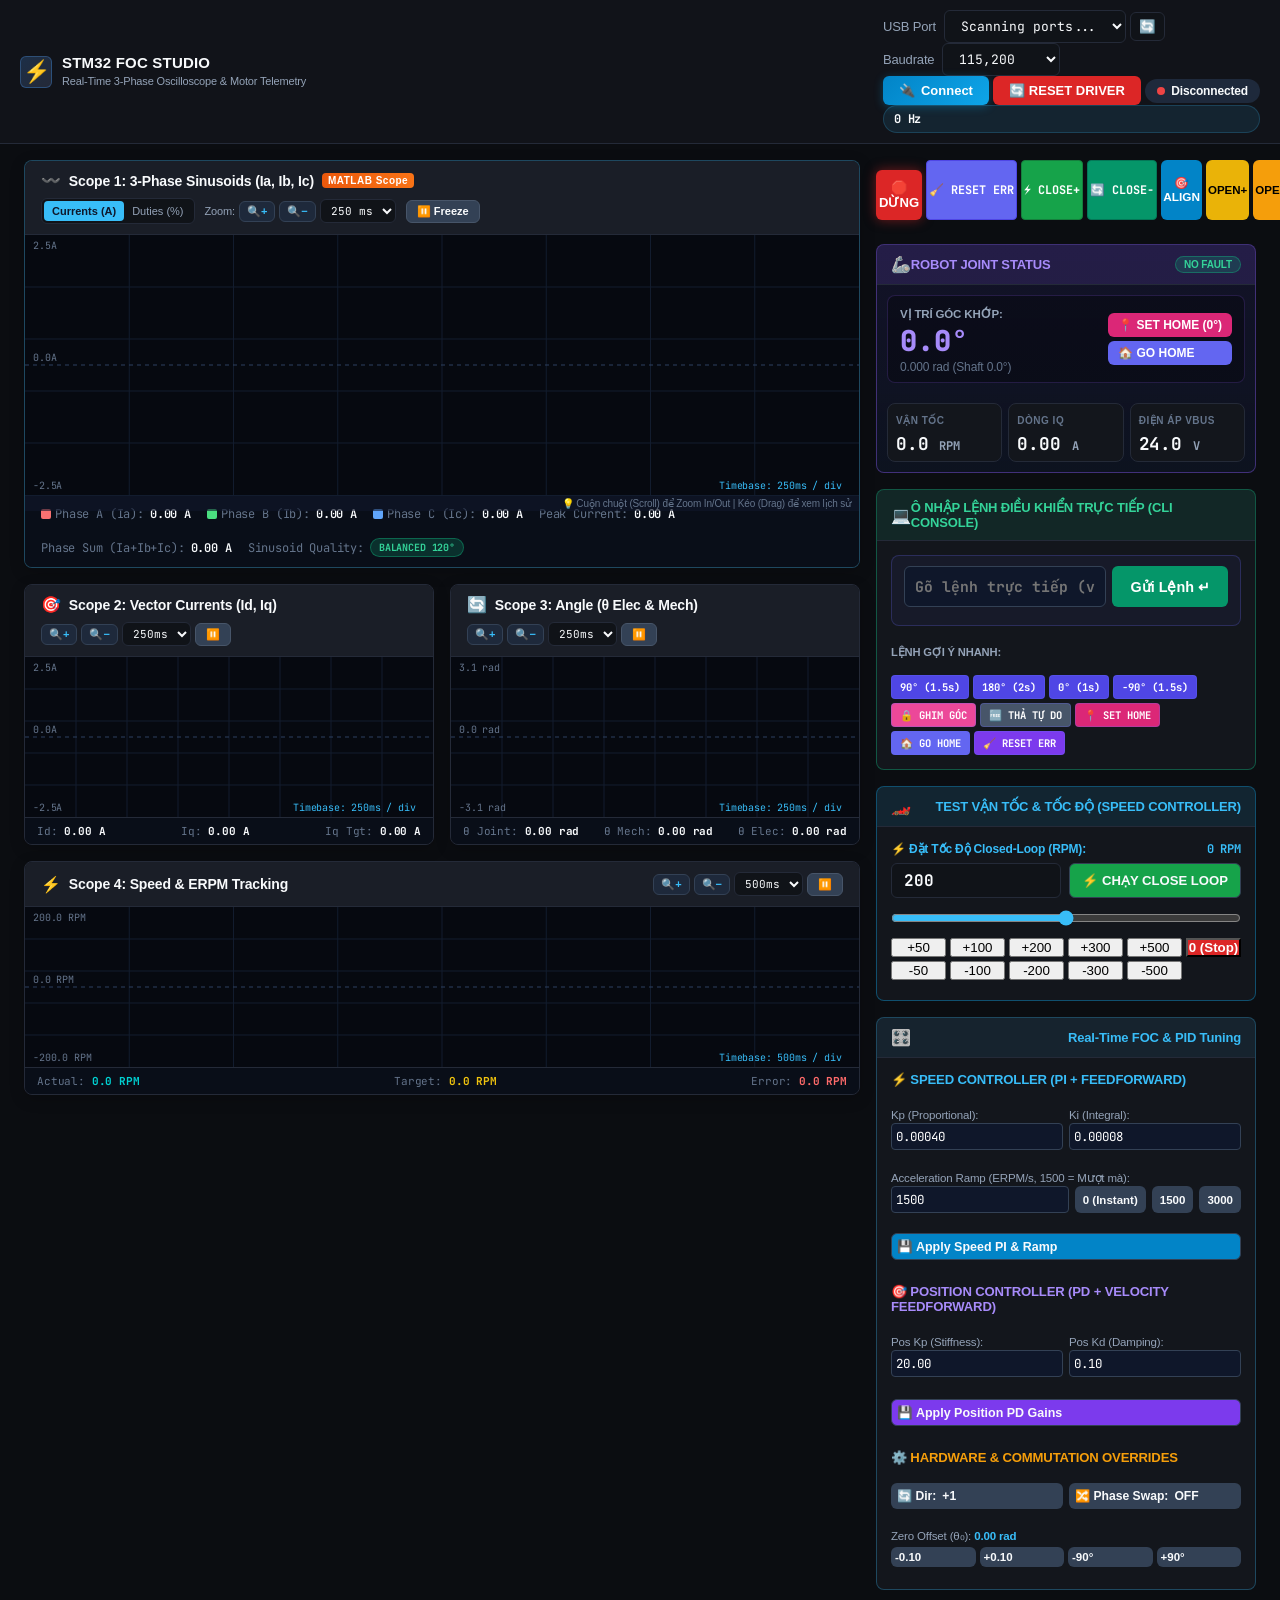
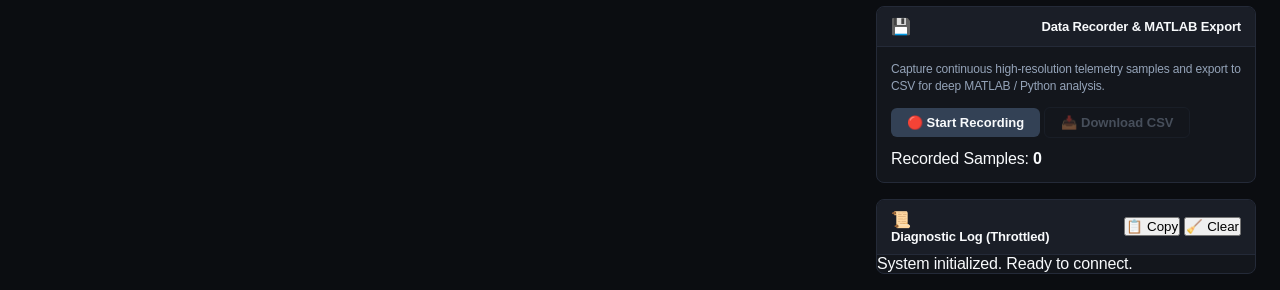
==== software/app_driver/index.html @ d823b598 "fix(speed): remove feedback delay causing growing oscillation, restore direct zero-delay Speed PI" ====
<!DOCTYPE html>
<html lang="en">
<head>
  <meta charset="UTF-8">
  <meta name="viewport" content="width=device-width, initial-scale=1.0">
  <title>STM32 FOC Telemetry & Oscilloscope Visualizer</title>
  <link rel="preconnect" href="https://fonts.googleapis.com">
  <link rel="preconnect" href="https://fonts.gstatic.com" crossorigin>
  <link href="https://fonts.googleapis.com/css2?family=Inter:wght@400;500;600;700;800&family=JetBrains+Mono:wght@400;600;700&display=swap" rel="stylesheet">
  <link rel="stylesheet" href="style.css">
</head>
<body>
  <!-- Header Bar -->
  <header class="app-header">
    <div class="brand">
      <div class="logo-icon">⚡</div>
      <div class="brand-text">
        <h1>STM32 FOC STUDIO</h1>
        <span class="subtitle">Real-Time 3-Phase Oscilloscope & Motor Telemetry</span>
      </div>
    </div>

    <!-- Connection Toolbar -->
    <div class="connection-bar">
      <div class="input-group">
        <label for="port-select">USB Port</label>
        <div class="select-wrapper">
          <select id="port-select">
            <option value="">Scanning ports...</option>
          </select>
          <button id="btn-refresh-ports" title="Refresh USB Ports">🔄</button>
        </div>
      </div>

      <div class="input-group">
        <label for="baud-select">Baudrate</label>
        <select id="baud-select">
          <option value="115200" selected>115,200</option>
          <option value="460800">460,800</option>
          <option value="921600">921,600</option>
          <option value="2000000">2,000,000</option>
        </select>
      </div>

      <button id="btn-connect" class="btn btn-primary">
        <span class="btn-icon">🔌</span> Connect
      </button>

      <button id="btn-reset-driver" class="btn" style="background: #dc2626; color: white; font-weight: bold; border-color: #b91c1c;" title="Reset Vi Điều Khiển & Xóa Lỗi">
        🔄 RESET DRIVER
      </button>

      <div class="status-badge" id="conn-status">
        <span class="dot"></span>
        <span class="text">Disconnected</span>
      </div>

      <div class="rate-badge">
        <span id="telemetry-hz">0</span> Hz
      </div>
    </div>
  </header>

  <!-- Main Workspace -->
  <main class="workspace">
    <!-- Left Column: Waveform Oscilloscopes -->
    <section class="scopes-column">
      
      <!-- Scope 1: 3-Phase Sinusoidal Waveforms (MATLAB Style) -->
      <div class="scope-card primary-scope" id="card-scope1">
        <div class="scope-header">
          <div class="scope-title">
            <span class="scope-icon">〰️</span>
            <h3>Scope 1: 3-Phase Sinusoids (Ia, Ib, Ic)</h3>
            <span class="matlab-tag">MATLAB Scope</span>
            <span class="frozen-badge" id="freeze-tag-scope1" style="display:none;">⏸️ FROZEN</span>
          </div>

          <div class="scope-controls">
            <div class="btn-toggle-group">
              <button class="btn-toggle active" id="view-currents">Currents (A)</button>
              <button class="btn-toggle" id="view-duties">Duties (%)</button>
            </div>
            
            <div class="timebase-select">
              <span>Zoom:</span>
              <button class="btn-zoom" data-scope="1" data-zoom="in" title="Zoom In (Time)">🔍+</button>
              <button class="btn-zoom" data-scope="1" data-zoom="out" title="Zoom Out (Time)">🔍−</button>
              <select id="timebase-scope1" class="timebase-dropdown" data-scope="1">
                <option value="50">50 ms</option>
                <option value="100">100 ms</option>
                <option value="250" selected>250 ms</option>
                <option value="500">500 ms</option>
                <option value="1000">1.0 s</option>
                <option value="2000">2.0 s</option>
                <option value="5000">5.0 s</option>
              </select>
            </div>

            <button id="btn-pause-scope1" class="btn-scope-pause" data-scope="1" title="Freeze / Resume Frame">⏸️ Freeze</button>
          </div>
        </div>

        <div class="scope-canvas-container">
          <canvas id="canvas-scope1"></canvas>
          <div class="scope-hint">💡 Cuộn chuột (Scroll) để Zoom In/Out | Kéo (Drag) để xem lịch sử</div>
        </div>

        <!-- Waveform Analysis HUD -->
        <div class="waveform-hud">
          <div class="hud-item phase-a">
            <span class="hud-label"><span class="legend-box color-phase-a"></span> Phase A (Ia):</span>
            <span class="hud-val" id="val-ia">0.00 A</span>
          </div>
          <div class="hud-item phase-b">
            <span class="hud-label"><span class="legend-box color-phase-b"></span> Phase B (Ib):</span>
            <span class="hud-val" id="val-ib">0.00 A</span>
          </div>
          <div class="hud-item phase-c">
            <span class="hud-label"><span class="legend-box color-phase-c"></span> Phase C (Ic):</span>
            <span class="hud-val" id="val-ic">0.00 A</span>
          </div>
          <div class="hud-item">
            <span class="hud-label">Peak Current:</span>
            <span class="hud-val highlight" id="val-ipeak">0.00 A</span>
          </div>
          <div class="hud-item">
            <span class="hud-label">Phase Sum (Ia+Ib+Ic):</span>
            <span class="hud-val" id="val-isum">0.00 A</span>
          </div>
          <div class="hud-item">
            <span class="hud-label">Sinusoid Quality:</span>
            <span class="hud-badge status-good" id="val-quality">BALANCED 120°</span>
          </div>
        </div>
      </div>

      <!-- Scopes Grid (Scope 2 & Scope 3) -->
      <div class="scopes-grid">
        
        <!-- Scope 2: FOC DQ Currents -->
        <div class="scope-card" id="card-scope2">
          <div class="scope-header">
            <div class="scope-title">
              <span class="scope-icon">🎯</span>
              <h4>Scope 2: Vector Currents (Id, Iq)</h4>
              <span class="frozen-badge" id="freeze-tag-scope2" style="display:none;">⏸️ FROZEN</span>
            </div>
            <div class="scope-controls-compact">
              <button class="btn-zoom" data-scope="2" data-zoom="in" title="Zoom In">🔍+</button>
              <button class="btn-zoom" data-scope="2" data-zoom="out" title="Zoom Out">🔍−</button>
              <select id="timebase-scope2" class="timebase-dropdown" data-scope="2">
                <option value="100">100ms</option>
                <option value="250" selected>250ms</option>
                <option value="500">500ms</option>
                <option value="1000">1.0s</option>
                <option value="2000">2.0s</option>
              </select>
              <button id="btn-pause-scope2" class="btn-scope-pause" data-scope="2" title="Freeze / Resume">⏸️</button>
            </div>
          </div>
          <div class="scope-canvas-container compact">
            <canvas id="canvas-scope2"></canvas>
          </div>
          <div class="hud-bar-compact">
            <span>Id: <b id="val-id">0.00 A</b></span>
            <span>Iq: <b id="val-iq">0.00 A</b></span>
            <span>Iq Tgt: <b id="val-iq-tgt">0.00 A</b></span>
          </div>
        </div>

        <!-- Scope 3: Rotor Angle & Phase -->
        <div class="scope-card" id="card-scope3">
          <div class="scope-header">
            <div class="scope-title">
              <span class="scope-icon">🔄</span>
              <h4>Scope 3: Angle (θ Elec & Mech)</h4>
              <span class="frozen-badge" id="freeze-tag-scope3" style="display:none;">⏸️ FROZEN</span>
            </div>
            <div class="scope-controls-compact">
              <button class="btn-zoom" data-scope="3" data-zoom="in" title="Zoom In">🔍+</button>
              <button class="btn-zoom" data-scope="3" data-zoom="out" title="Zoom Out">🔍−</button>
              <select id="timebase-scope3" class="timebase-dropdown" data-scope="3">
                <option value="100">100ms</option>
                <option value="250" selected>250ms</option>
                <option value="500">500ms</option>
                <option value="1000">1.0s</option>
                <option value="2000">2.0s</option>
              </select>
              <button id="btn-pause-scope3" class="btn-scope-pause" data-scope="3" title="Freeze / Resume">⏸️</button>
            </div>
          </div>
          <div class="scope-canvas-container compact">
            <canvas id="canvas-scope3"></canvas>
          </div>
          <div class="hud-bar-compact">
            <span>θ Joint: <b id="val-joint">0.00 rad</b></span>
            <span>θ Mech: <b id="val-mech">0.00 rad</b></span>
            <span>θ Elec: <b id="val-phase">0.00 rad</b></span>
          </div>
        </div>

      </div>

      <!-- Scope 4: Speed & ERPM Tracking -->
      <div class="scope-card" id="card-scope4">
        <div class="scope-header">
          <div class="scope-title">
            <span class="scope-icon">⚡</span>
            <h4>Scope 4: Speed & ERPM Tracking</h4>
            <span class="frozen-badge" id="freeze-tag-scope4" style="display:none;">⏸️ FROZEN</span>
          </div>
          <div class="scope-controls-compact">
            <button class="btn-zoom" data-scope="4" data-zoom="in" title="Zoom In">🔍+</button>
            <button class="btn-zoom" data-scope="4" data-zoom="out" title="Zoom Out">🔍−</button>
            <select id="timebase-scope4" class="timebase-dropdown" data-scope="4">
              <option value="250">250ms</option>
              <option value="500" selected>500ms</option>
              <option value="1000">1.0s</option>
              <option value="2000">2.0s</option>
              <option value="5000">5.0s</option>
            </select>
            <button id="btn-pause-scope4" class="btn-scope-pause" data-scope="4" title="Freeze / Resume">⏸️</button>
          </div>
        </div>
        <div class="scope-canvas-container compact">
          <canvas id="canvas-scope4"></canvas>
        </div>
        <div class="hud-bar-compact">
          <span>Actual: <b id="val-rpm" style="color: #00d2d3;">0.0 RPM</b></span>
          <span>Target: <b id="val-rpm-tgt" style="color: #f1c40f;">0.0 RPM</b></span>
          <span>Error: <b id="val-rpm-err" style="color: #ff6b6b;">0.0 RPM</b></span>
        </div>
      </div>

    </section>

    <!-- Right Column: Telemetry & Smart Robot Joint Controller -->
    <aside class="sidebar-column">
      
      <!-- 🚨 PRIORITY ACTION ROW: STOP, RESET_ERR, CLOSELOOP, ALIGN, OPENLOOP -->
      <div style="display: grid; grid-template-columns: 1.1fr 0.95fr 0.85fr 0.85fr 0.75fr 0.75fr 0.75fr; gap: 4px; margin-bottom: 8px;">
        <button id="btn-estop" class="btn btn-danger" style="background: #dc2626; border-color: #b91c1c; font-weight: 800; font-size: 0.82rem; padding: 10px 3px; box-shadow: 0 0 12px rgba(220, 38, 38, 0.5);">
          🛑 DỪNG
        </button>
        <button id="btn-reset-err" class="btn btn-cli-chip" data-cmd="RESET_ERR" style="background: #6366f1; border-color: #4f46e5; color: white; font-weight: bold; font-size: 0.74rem; padding: 8px 2px;">
          🧹 RESET ERR
        </button>
        <button class="btn btn-cli-chip" data-cmd="SPEED 200" style="background: #16a34a; border-color: #15803d; color: white; font-weight: bold; font-size: 0.74rem; padding: 8px 2px;">
          ⚡ CLOSE+
        </button>
        <button class="btn btn-cli-chip" data-cmd="SPEED -200" style="background: #059669; border-color: #047857; color: white; font-weight: bold; font-size: 0.74rem; padding: 8px 2px;">
          🔄 CLOSE-
        </button>
        <button id="btn-align" class="btn" style="background: #0284c7; border-color: #0369a1; color: white; font-weight: bold; font-size: 0.74rem; padding: 8px 2px;">
          🎯 ALIGN
        </button>
        <button id="btn-openloop-fwd" class="btn" style="background: #eab308; border-color: #ca8a04; color: #000; font-weight: bold; font-size: 0.72rem; padding: 8px 2px;">
          OPEN+
        </button>
        <button id="btn-openloop-rev" class="btn" style="background: #f59e0b; border-color: #d97706; color: #000; font-weight: bold; font-size: 0.72rem; padding: 8px 2px;">
          OPEN-
        </button>
      </div>

      <!-- 📍 Hero Angle & Robot Status Dashboard -->
      <div class="panel-card" style="border: 1px solid rgba(139, 92, 246, 0.4); background: linear-gradient(180deg, rgba(30, 27, 75, 0.4) 0%, rgba(15, 23, 42, 0.6) 100%);">
        <div class="panel-header" style="background: rgba(139, 92, 246, 0.15);">
          <span class="panel-icon">🦾</span>
          <h4 style="color: #a78bfa;">ROBOT JOINT STATUS</h4>
          <span class="hud-badge status-good" id="val-fault" style="margin-left: auto;">NO FAULT</span>
        </div>
        <div class="panel-body" style="padding: 10px;">
          <!-- Big Prominent Angle Display -->
          <div style="display: flex; align-items: center; justify-content: space-between; background: rgba(0, 0, 0, 0.3); padding: 8px 12px; border-radius: 8px; border: 1px solid rgba(139, 92, 246, 0.2); margin-bottom: 8px;">
            <div>
              <span style="font-size: 0.72rem; color: #94a3b8; text-transform: uppercase; font-weight: bold;">Vị Trí Góc Khớp:</span>
              <div style="font-size: 1.8rem; font-weight: 800; color: #a78bfa; font-family: 'JetBrains Mono', monospace;" id="val-joint-deg">0.0°</div>
              <div style="font-size: 0.75rem; color: #64748b;" id="val-joint-rad">0.000 rad (Shaft 0.0°)</div>
            </div>
            <div style="display: flex; flex-direction: column; gap: 4px;">
              <button id="btn-quick-sethome" class="btn" style="background: #db2777; color: white; font-weight: bold; font-size: 0.75rem; padding: 5px 10px;">
                📍 SET HOME (0°)
              </button>
              <button id="btn-quick-gohome" class="btn" style="background: #6366f1; color: white; font-weight: bold; font-size: 0.75rem; padding: 5px 10px;">
                🏠 GO HOME
              </button>
            </div>
          </div>

          <!-- Secondary Grid Metrics -->
          <div class="metrics-grid" style="grid-template-columns: 1fr 1fr 1fr; gap: 6px;">
            <div class="metric-card" style="padding: 6px 8px;">
              <span class="m-label">VẬN TỐC</span>
              <div class="m-value" style="font-size: 1.1rem;"><span id="val-rpm-disp">0.0</span> <small>RPM</small></div>
            </div>
            <div class="metric-card" style="padding: 6px 8px;">
              <span class="m-label">DÒNG IQ</span>
              <div class="m-value" style="font-size: 1.1rem;"><span id="val-iq-disp">0.00</span> <small>A</small></div>
            </div>
            <div class="metric-card" style="padding: 6px 8px;">
              <span class="m-label">ĐIỆN ÁP VBUS</span>
              <div class="m-value" style="font-size: 1.1rem;"><span id="val-vbus">24.0</span> <small>V</small></div>
            </div>
          </div>
        </div>
      </div>

      <!-- 💻 DIRECT CLI & ROBOT COMMAND CONSOLE -->
      <div class="panel-card" style="border: 1px solid rgba(16, 185, 129, 0.4);">
        <div class="panel-header" style="background: rgba(16, 185, 129, 0.1);">
          <span class="panel-icon">💻</span>
          <h4 style="color: #34d399;">Ô NHẬP LỆNH ĐIỀU KHIỂN TRỰC TIẾP (CLI CONSOLE)</h4>
        </div>
        <div class="panel-body">
          <div class="cli-container" style="margin-bottom: 8px;">
            <div class="cli-input-row">
              <input type="text" id="input-cli" placeholder="Gõ lệnh trực tiếp (vd: 90 1.5 3.5, POS 90, SPEED 200, SETHOME, GOHOME, RESET_ERR, STOP...)" style="font-size: 0.92rem; padding: 10px; font-weight: bold; background: #0f172a; border: 1px solid #334155; color: #38bdf8;">
              <button id="btn-send-cli" class="cli-btn-send" style="background: #059669; padding: 10px 18px; font-weight: bold; font-size: 0.9rem;">
                Gửi Lệnh ↵
              </button>
            </div>
          </div>

          <!-- Quick Suggestion Chips -->
          <div style="font-size: 0.70rem; color: #94a3b8; font-weight: bold; margin-bottom: 4px;">LỆNH GỢI Ý NHANH:</div>
          <div class="quick-cli-chips" style="gap: 4px;">
            <button class="btn-cli-chip" data-cmd="90 1.5 3.5" style="background: #4f46e5; color: #fff; font-weight: bold;">90° (1.5s)</button>
            <button class="btn-cli-chip" data-cmd="180 2.0 3.5" style="background: #4f46e5; color: #fff; font-weight: bold;">180° (2s)</button>
            <button class="btn-cli-chip" data-cmd="0 1.0 3.5" style="background: #4f46e5; color: #fff; font-weight: bold;">0° (1s)</button>
            <button class="btn-cli-chip" data-cmd="-90 1.5 3.5" style="background: #4f46e5; color: #fff; font-weight: bold;">-90° (1.5s)</button>
            <button class="btn-cli-chip" data-cmd="HOLD" style="background: #ec4899; color: #fff; font-weight: bold;">🔒 GHIM GÓC</button>
            <button class="btn-cli-chip" data-cmd="FREE" style="background: #475569; color: #fff; font-weight: bold;">🆓 THẢ TỰ DO</button>
            <button class="btn-cli-chip" data-cmd="SETHOME" style="background: #db2777; color: #fff; font-weight: bold;">📍 SET HOME</button>
            <button class="btn-cli-chip" data-cmd="GOHOME 1.5" style="background: #6366f1; color: #fff; font-weight: bold;">🏠 GO HOME</button>
            <button class="btn-cli-chip" data-cmd="RESET_ERR" style="background: #7c3aed; color: #fff; font-weight: bold;">🧹 RESET ERR</button>
          </div>
        </div>
      </div>

      <!-- ⚡ TEST SPEED & VELOCITY CONTROLLER -->
      <div class="panel-card" style="border: 1px solid rgba(14, 165, 233, 0.4);">
        <div class="panel-header" style="background: rgba(14, 165, 233, 0.1);">
          <span class="panel-icon">🏎️</span>
          <h4 style="color: #38bdf8;">TEST VẬN TỐC & TỐC ĐỘ (SPEED CONTROLLER)</h4>
        </div>
        <div class="panel-body">
          <div class="control-row" style="margin-bottom: 6px;">
            <div class="label-with-val">
              <label style="color: #38bdf8; font-weight: bold;">⚡ Đặt Tốc Độ Closed-Loop (RPM):</label>
              <span class="slider-display" id="speed-display" style="color: #38bdf8;">0 RPM</span>
            </div>
            <div class="input-action-row">
              <input type="number" id="input-speed" value="200" step="50" min="-3000" max="3000" style="font-weight: bold; font-size: 1rem;">
              <button id="btn-set-speed" class="btn btn-action" style="background: #16a34a; font-weight: bold; font-size: 0.82rem;">
                ⚡ CHẠY CLOSE LOOP
              </button>
            </div>
            <input type="range" id="slider-speed" min="-1000" max="1000" step="50" value="0" style="margin-top: 6px;">
            <div class="quick-speed-presets" style="margin-top: 6px;">
              <button class="btn-preset" data-speed="50">+50</button>
              <button class="btn-preset" data-speed="100">+100</button>
              <button class="btn-preset" data-speed="200">+200</button>
              <button class="btn-preset" data-speed="300">+300</button>
              <button class="btn-preset" data-speed="500">+500</button>
              <button class="btn-preset" data-speed="0" style="background: #dc2626; color: #fff; font-weight: bold;">0 (Stop)</button>
              <button class="btn-preset" data-speed="-50">-50</button>
              <button class="btn-preset" data-speed="-100">-100</button>
              <button class="btn-preset" data-speed="-200">-200</button>
              <button class="btn-preset" data-speed="-300">-300</button>
              <button class="btn-preset" data-speed="-500">-500</button>
            </div>
          </div>
        </div>
      </div>

      <!-- 🎛️ Real-Time FOC & PID Parameter Tuning Panel -->
      <div class="panel-card" style="border: 1px solid rgba(56, 189, 248, 0.3);">
        <div class="panel-header" style="background: rgba(56, 189, 248, 0.08);">
          <span class="panel-icon">🎛️</span>
          <h4 style="color: #38bdf8;">Real-Time FOC & PID Tuning</h4>
        </div>
        <div class="panel-body">
          <!-- Speed PI Tuning -->
          <div style="font-size: 0.82rem; font-weight: bold; color: #38bdf8; margin-bottom: 6px;">⚡ SPEED CONTROLLER (PI + FEEDFORWARD)</div>
          <div style="display: grid; grid-template-columns: 1fr 1fr; gap: 6px; margin-bottom: 6px;">
            <div>
              <label style="font-size: 0.72rem; color: #94a3b8;">Kp (Proportional):</label>
              <input type="number" id="tune-skp" value="0.00040" step="0.00005" min="0.00005" max="0.05000" style="width: 100%; font-size: 0.78rem; padding: 4px; background: #0f172a; border: 1px solid #334155; color: #fff; border-radius: 4px;">
            </div>
            <div>
              <label style="font-size: 0.72rem; color: #94a3b8;">Ki (Integral):</label>
              <input type="number" id="tune-ski" value="0.00008" step="0.00001" min="0.00000" max="0.01000" style="width: 100%; font-size: 0.78rem; padding: 4px; background: #0f172a; border: 1px solid #334155; color: #fff; border-radius: 4px;">
            </div>
          </div>
          <div style="margin-bottom: 8px;">
            <label style="font-size: 0.72rem; color: #94a3b8;">Acceleration Ramp (ERPM/s, 1500 = Mượt mà):</label>
            <div style="display: flex; gap: 6px;">
              <input type="number" id="tune-sramp" value="1500" step="500" min="0" max="50000" style="flex: 1; font-size: 0.78rem; padding: 4px; background: #0f172a; border: 1px solid #334155; color: #fff; border-radius: 4px;">
              <button class="btn btn-secondary btn-ramp-preset" data-ramp="0" style="font-size: 0.72rem; padding: 3px 8px;">0 (Instant)</button>
              <button class="btn btn-secondary btn-ramp-preset" data-ramp="1500" style="font-size: 0.72rem; padding: 3px 8px;">1500</button>
              <button class="btn btn-secondary btn-ramp-preset" data-ramp="3000" style="font-size: 0.72rem; padding: 3px 8px;">3000</button>
            </div>
          </div>
          <button id="btn-apply-speed-pid" class="btn btn-action" style="width: 100%; margin-bottom: 12px; font-size: 0.78rem; padding: 5px; background: #0284c7;">
            💾 Apply Speed PI & Ramp
          </button>

          <!-- Position PD Tuning -->
          <div style="font-size: 0.82rem; font-weight: bold; color: #a78bfa; margin-bottom: 6px;">🎯 POSITION CONTROLLER (PD + VELOCITY FEEDFORWARD)</div>
          <div style="display: grid; grid-template-columns: 1fr 1fr; gap: 6px; margin-bottom: 10px;">
            <div>
              <label style="font-size: 0.72rem; color: #94a3b8;">Pos Kp (Stiffness):</label>
              <input type="number" id="tune-pkp" value="20.00" step="1.0" min="0.1" max="50.0" style="width: 100%; font-size: 0.78rem; padding: 4px; background: #0f172a; border: 1px solid #334155; color: #fff; border-radius: 4px;">
            </div>
            <div>
              <label style="font-size: 0.72rem; color: #94a3b8;">Pos Kd (Damping):</label>
              <input type="number" id="tune-pkd" value="0.10" step="0.01" min="0.0" max="2.0" style="width: 100%; font-size: 0.78rem; padding: 4px; background: #0f172a; border: 1px solid #334155; color: #fff; border-radius: 4px;">
            </div>
          </div>
          <button id="btn-apply-pos-pid" class="btn btn-action" style="width: 100%; margin-bottom: 12px; font-size: 0.78rem; padding: 5px; background: #7c3aed;">
            💾 Apply Position PD Gains
          </button>

          <!-- Hardware & Commutation Overrides -->
          <div style="font-size: 0.82rem; font-weight: bold; color: #f59e0b; margin-bottom: 6px;">⚙️ HARDWARE & COMMUTATION OVERRIDES</div>
          <div style="display: grid; grid-template-columns: 1fr 1fr; gap: 6px; margin-bottom: 8px;">
            <button id="btn-toggle-dir" class="btn btn-secondary" style="font-size: 0.76rem; padding: 6px;">
              🔄 Dir: <b id="display-dir">+1</b>
            </button>
            <button id="btn-toggle-swap" class="btn btn-secondary" style="font-size: 0.76rem; padding: 6px;">
              🔀 Phase Swap: <b id="display-swap">OFF</b>
            </button>
          </div>

          <!-- Zero Electric Angle Offset Nudge -->
          <div style="margin-bottom: 8px;">
            <div style="display: flex; justify-content: space-between; font-size: 0.72rem; color: #94a3b8; margin-bottom: 4px;">
              <span>Zero Offset (θ₀): <b id="display-offset" style="color: #38bdf8;">0.00 rad</b></span>
            </div>
            <div style="display: grid; grid-template-columns: 1fr 1fr 1fr 1fr; gap: 4px;">
              <button class="btn-offset-nudge btn btn-secondary" data-nudge="-0.10" style="font-size: 0.72rem; padding: 4px;">-0.10</button>
              <button class="btn-offset-nudge btn btn-secondary" data-nudge="+0.10" style="font-size: 0.72rem; padding: 4px;">+0.10</button>
              <button class="btn-offset-nudge btn btn-secondary" data-nudge="-1.57" style="font-size: 0.72rem; padding: 4px;">-90°</button>
              <button class="btn-offset-nudge btn btn-secondary" data-nudge="+1.57" style="font-size: 0.72rem; padding: 4px;">+90°</button>
            </div>
          </div>
        </div>
      </div>

      <!-- CSV Data Recorder for MATLAB -->
      <div class="panel-card">
        <div class="panel-header">
          <span class="panel-icon">💾</span>
          <h4>Data Recorder & MATLAB Export</h4>
        </div>
        <div class="panel-body">
          <p class="desc-text">Capture continuous high-resolution telemetry samples and export to CSV for deep MATLAB / Python analysis.</p>
          <div class="recorder-actions">
            <button id="btn-record-toggle" class="btn btn-secondary">
              🔴 Start Recording
            </button>
            <button id="btn-download-csv" class="btn btn-outline" disabled>
              📥 Download CSV
            </button>
          </div>
          <div class="record-counter">
            Recorded Samples: <b id="recorded-count">0</b>
          </div>
        </div>
      </div>

      <!-- Throttled Diagnostic Log Console -->
      <div class="panel-card log-panel">
        <div class="panel-header">
          <div class="panel-title-group">
            <span class="panel-icon">📜</span>
            <h4>Diagnostic Log (Throttled)</h4>
          </div>
          <div class="log-actions">
            <button id="btn-copy-log" class="btn-sm">📋 Copy</button>
            <button id="btn-clear-log" class="btn-sm">🧹 Clear</button>
          </div>
        </div>
        <div class="log-console" id="log-console">
          <div class="log-entry system">System initialized. Ready to connect.</div>
        </div>
      </div>

    </aside>
  </main>

  <script src="app.js?v=4"></script>
</body>
</html>
---- software/app_driver/style.css ----
/* ==========================================================================
   DSH Web UI - STM32 Joint Driver Studio Design System
   ========================================================================== */

:root {
  /* DSH Web UI Core Design Tokens */
  --bg-dark: #0b0d11;
  --bg-card: #13161c;
  --bg-card-header: #1a1e27;
  --bg-input: #101318;
  --bg-hover: #212632;
  --bg-active: #2a3140;

  --border-color: #242a38;
  --border-subtle: #1c212c;
  --border-active: #4d9fff;

  --text-main: #f8fafc;
  --text-muted: #94a3b8;
  --text-dim: #64748b;

  --dsh-primary: #4d9fff;
  --dsh-primary-hover: #3b82f6;
  --dsh-success: #00b42a;
  --dsh-warning: #ff9a2e;
  --dsh-danger: #f53f3f;
  --dsh-brand: #7583b2;

  --phase-a: #f87171;
  --phase-b: #4ade80;
  --phase-c: #60a5fa;

  --color-id: #38bdf8;
  --color-iq: #c084fc;
  --color-iq-tgt: #fbbf24;

  --color-elec: #fb923c;
  --color-mech: #818cf8;

  --color-rpm-meas: #38bdf8;
  --color-rpm-tgt: #f59e0b;

  --status-good: #10b981;
  --status-warn: #f59e0b;
  --status-bad: #ef4444;

  --radius-sm: 6px;
  --radius-md: 8px;
  --radius-lg: 12px;

  --font-sans: -apple-system, BlinkMacSystemFont, "Segoe UI", Roboto, "Helvetica Neue", "PingFang SC", sans-serif;
  --font-mono: "JetBrains Mono", ui-monospace, SFMono-Regular, Menlo, Monaco, Consolas, monospace;
}

* {
  box-sizing: border-box;
  margin: 0;
  padding: 0;
}

body {
  background-color: var(--bg-dark);
  color: var(--text-main);
  font-family: var(--font-sans);
  min-height: 100vh;
  display: flex;
  flex-direction: column;
  overflow-x: hidden;
  letter-spacing: -0.01em;
}

/* Thin Sleek Scrollbar */
::-webkit-scrollbar {
  width: 6px;
  height: 6px;
}
::-webkit-scrollbar-track {
  background: var(--bg-dark);
}
::-webkit-scrollbar-thumb {
  background: var(--border-color);
  border-radius: 4px;
}
::-webkit-scrollbar-thumb:hover {
  background: var(--dsh-brand);
}

/* Header Bar - DSH Style */
.app-header {
  background: rgba(19, 22, 28, 0.85);
  backdrop-filter: blur(12px);
  -webkit-backdrop-filter: blur(12px);
  border-bottom: 1px solid var(--border-color);
  padding: 10px 20px;
  display: flex;
  justify-content: space-between;
  align-items: center;
  flex-wrap: wrap;
  gap: 12px;
  position: sticky;
  top: 0;
  z-index: 100;
}

.brand {
  display: flex;
  align-items: center;
  gap: 10px;
}

.logo-icon {
  font-size: 22px;
  display: flex;
  align-items: center;
  justify-content: center;
  width: 32px;
  height: 32px;
  background: linear-gradient(135deg, rgba(77, 159, 255, 0.2), rgba(117, 131, 178, 0.2));
  border: 1px solid rgba(77, 159, 255, 0.3);
  border-radius: var(--radius-sm);
}

.brand-text h1 {
  font-size: 15px;
  font-weight: 700;
  color: var(--text-main);
  letter-spacing: 0.2px;
}

.brand-text .subtitle {
  font-size: 11px;
  color: var(--text-muted);
}
  font-size: 11px;
  color: var(--text-dim);
  font-weight: 500;
}

/* Connection Toolbar */
.connection-bar {
  display: flex;
  align-items: center;
  gap: 12px;
  flex-wrap: wrap;
}

.input-group {
  display: flex;
  align-items: center;
  gap: 8px;
  font-size: 13px;
  color: var(--text-muted);
}

.select-wrapper {
  display: flex;
  align-items: center;
  gap: 4px;
}

select, input[type="number"], input[type="text"] {
  background: var(--bg-input);
  color: var(--text-main);
  border: 1px solid var(--border-color);
  border-radius: var(--radius-sm);
  padding: 6px 12px;
  font-size: 13px;
  font-family: var(--font-mono);
  outline: none;
  transition: all 0.2s ease;
}

select:focus, input:focus {
  border-color: var(--border-active);
  box-shadow: 0 0 0 2px rgba(56, 189, 248, 0.2);
}

/* Buttons */
.btn {
  border: none;
  border-radius: var(--radius-sm);
  padding: 7px 16px;
  font-size: 13px;
  font-weight: 600;
  cursor: pointer;
  display: inline-flex;
  align-items: center;
  gap: 6px;
  transition: all 0.2s cubic-bezier(0.4, 0, 0.2, 1);
}

.btn-primary {
  background: linear-gradient(135deg, #0284c7, #0ea5e9);
  color: white;
  box-shadow: 0 2px 10px rgba(14, 165, 233, 0.3);
}

.btn-primary:hover {
  background: linear-gradient(135deg, #0369a1, #0284c7);
  transform: translateY(-1px);
  box-shadow: 0 4px 14px rgba(14, 165, 233, 0.4);
}

.btn-secondary {
  background: #334155;
  color: #f8fafc;
}

.btn-secondary:hover {
  background: #475569;
}

.btn-danger {
  background: linear-gradient(135deg, #dc2626, #ef4444);
  color: white;
  box-shadow: 0 2px 10px rgba(239, 68, 68, 0.4);
  width: 100%;
  justify-content: center;
  padding: 10px 16px;
  font-weight: 700;
  margin-top: 10px;
}

.btn-danger:hover {
  background: linear-gradient(135deg, #b91c1c, #dc2626);
  box-shadow: 0 4px 16px rgba(239, 68, 68, 0.6);
  transform: translateY(-1px);
}

.btn-outline {
  background: transparent;
  border: 1px solid var(--border-color);
  color: var(--text-muted);
}

.btn-outline:hover:not(:disabled) {
  border-color: var(--accent-cyan);
  color: var(--text-main);
}

.btn-outline:disabled {
  opacity: 0.4;
  cursor: not-allowed;
}

.btn-action {
  background: #1e293b;
  border: 1px solid #334155;
  color: var(--text-main);
  padding: 6px 12px;
}

.btn-action:hover {
  background: #334155;
  border-color: #475569;
}

#btn-refresh-ports {
  background: var(--bg-input);
  border: 1px solid var(--border-color);
  color: var(--text-main);
  border-radius: var(--radius-sm);
  padding: 6px 8px;
  cursor: pointer;
}

/* Status Badges */
.status-badge {
  display: inline-flex;
  align-items: center;
  gap: 6px;
  background: #1e293b;
  padding: 5px 12px;
  border-radius: 20px;
  font-size: 12px;
  font-weight: 600;
}

.status-badge .dot {
  width: 8px;
  height: 8px;
  border-radius: 50%;
  background: var(--status-bad);
}

.status-badge.connected .dot {
  background: var(--status-good);
  box-shadow: 0 0 8px var(--status-good);
}

.rate-badge {
  background: rgba(56, 189, 248, 0.1);
  border: 1px solid rgba(56, 189, 248, 0.2);
  color: var(--accent-cyan);
  padding: 5px 10px;
  border-radius: 20px;
  font-size: 12px;
  font-family: var(--font-mono);
  font-weight: 700;
}

/* Main Workspace Layout */
.workspace {
  display: grid;
  grid-template-columns: 1fr 380px;
  gap: 16px;
  padding: 16px 24px;
  flex: 1;
}

@media (max-width: 1200px) {
  .workspace {
    grid-template-columns: 1fr;
  }
}

/* Scopes Column */
.scopes-column {
  display: flex;
  flex-direction: column;
  gap: 16px;
}

.scope-card {
  background: var(--bg-card);
  border: 1px solid var(--border-color);
  border-radius: var(--radius-md);
  overflow: hidden;
  display: flex;
  flex-direction: column;
  box-shadow: 0 4px 15px rgba(0, 0, 0, 0.2);
}

.primary-scope {
  border-color: rgba(56, 189, 248, 0.3);
}

.scope-header {
  background: var(--bg-card-header);
  padding: 10px 16px;
  display: flex;
  justify-content: space-between;
  align-items: center;
  border-bottom: 1px solid var(--border-color);
  flex-wrap: wrap;
  gap: 8px;
}

.scope-title {
  display: flex;
  align-items: center;
  gap: 8px;
}

.scope-title h3, .scope-title h4 {
  font-size: 14px;
  font-weight: 700;
  color: var(--text-main);
}

.matlab-tag {
  background: linear-gradient(90deg, #ea580c, #f97316);
  color: white;
  font-size: 10px;
  font-weight: 800;
  padding: 2px 6px;
  border-radius: 4px;
  letter-spacing: 0.5px;
}

.scope-controls {
  display: flex;
  align-items: center;
  gap: 10px;
}

.btn-toggle-group {
  display: flex;
  background: var(--bg-input);
  border: 1px solid var(--border-color);
  border-radius: var(--radius-sm);
  padding: 2px;
}

.btn-toggle {
  background: transparent;
  border: none;
  color: var(--text-muted);
  font-size: 11px;
  padding: 4px 8px;
  border-radius: 4px;
  cursor: pointer;
}

.btn-toggle.active {
  background: #38bdf8;
  color: #0f172a;
  font-weight: 700;
}

.timebase-select {
  display: flex;
  align-items: center;
  gap: 4px;
  font-size: 11px;
  color: var(--text-muted);
}

.timebase-select select, .timebase-dropdown {
  padding: 3px 6px;
  font-size: 11px;
  background: var(--bg-input);
  border: 1px solid var(--border-color);
  color: var(--text-main);
  border-radius: var(--radius-sm);
}

/* Zoom & Freeze Controls */
.btn-zoom {
  background: #1e293b;
  border: 1px solid #334155;
  color: #38bdf8;
  font-weight: 700;
  font-size: 11px;
  padding: 3px 7px;
  border-radius: var(--radius-sm);
  cursor: pointer;
  transition: all 0.15s ease;
}

.btn-zoom:hover {
  background: #38bdf8;
  color: #0f172a;
}

.btn-scope-pause {
  background: #334155;
  border: 1px solid #475569;
  color: #f8fafc;
  font-size: 11px;
  font-weight: 600;
  padding: 4px 10px;
  border-radius: var(--radius-sm);
  cursor: pointer;
  display: inline-flex;
  align-items: center;
  gap: 4px;
  transition: all 0.15s ease;
}

.btn-scope-pause:hover {
  background: #475569;
}

.btn-scope-pause.is-frozen {
  background: #dc2626;
  border-color: #ef4444;
  color: white;
  animation: pulseFreeze 1.5s infinite;
}

@keyframes pulseFreeze {
  0%, 100% { opacity: 1; }
  50% { opacity: 0.75; }
}

.frozen-badge {
  background: rgba(239, 68, 68, 0.2);
  border: 1px solid #ef4444;
  color: #ef4444;
  font-size: 10px;
  font-weight: 800;
  padding: 2px 6px;
  border-radius: 4px;
  letter-spacing: 0.5px;
}

.scope-controls-compact {
  display: flex;
  align-items: center;
  gap: 4px;
}

.scope-hint {
  font-size: 10px;
  color: var(--text-dim);
  padding: 2px 8px;
  background: rgba(15, 23, 42, 0.6);
  border-top: 1px solid #121c2e;
  text-align: right;
}

.btn-icon-toggle {
  background: var(--bg-input);
  border: 1px solid var(--border-color);
  color: var(--text-main);
  border-radius: var(--radius-sm);
  padding: 4px 8px;
  cursor: pointer;
}

.scope-canvas-container {
  width: 100%;
  height: 260px;
  position: relative;
  background: #060910;
}

.scope-canvas-container.compact {
  height: 160px;
}

.scope-canvas-container canvas {
  width: 100%;
  height: 100%;
  display: block;
}

/* HUD Displays */
.waveform-hud {
  background: #090e18;
  border-top: 1px solid var(--border-color);
  padding: 10px 16px;
  display: flex;
  flex-wrap: wrap;
  gap: 16px;
  font-size: 12px;
  font-family: var(--font-mono);
}

.hud-item {
  display: flex;
  align-items: center;
  gap: 6px;
}

.hud-label {
  color: var(--text-dim);
  display: flex;
  align-items: center;
  gap: 4px;
}

.hud-val {
  color: var(--text-main);
  font-weight: 600;
}

.hud-val.highlight {
  color: var(--accent-cyan);
}

.legend-box {
  width: 10px;
  height: 10px;
  border-radius: 2px;
  display: inline-block;
}

.color-phase-a { background: var(--phase-a); }
.color-phase-b { background: var(--phase-b); }
.color-phase-c { background: var(--phase-c); }

.hud-badge {
  padding: 2px 8px;
  border-radius: 12px;
  font-size: 10px;
  font-weight: 700;
}

.hud-badge.status-good {
  background: rgba(16, 185, 129, 0.2);
  color: #34d399;
  border: 1px solid rgba(16, 185, 129, 0.4);
}

/* Scopes Grid */
.scopes-grid {
  display: grid;
  grid-template-columns: 1fr 1fr;
  gap: 16px;
}

@media (max-width: 900px) {
  .scopes-grid {
    grid-template-columns: 1fr;
  }
}

.scope-legend-compact {
  display: flex;
  gap: 6px;
}

.legend-tag {
  font-size: 10px;
  font-family: var(--font-mono);
  font-weight: 600;
  padding: 2px 6px;
  border-radius: 4px;
}

.id-tag { background: rgba(0, 210, 211, 0.2); color: var(--color-id); }
.iq-tag { background: rgba(224, 86, 253, 0.2); color: var(--color-iq); }
.iq-tgt-tag { background: rgba(241, 196, 15, 0.2); color: var(--color-iq-tgt); }
.elec-tag { background: rgba(255, 159, 67, 0.2); color: var(--color-elec); }
.mech-tag { background: rgba(84, 160, 255, 0.2); color: var(--color-mech); }
.rpm-meas-tag { background: rgba(0, 229, 255, 0.2); color: var(--color-rpm-meas); }
.rpm-tgt-tag { background: rgba(255, 177, 66, 0.2); color: var(--color-rpm-tgt); }

.hud-bar-compact {
  background: #090e18;
  border-top: 1px solid var(--border-color);
  padding: 6px 12px;
  display: flex;
  justify-content: space-between;
  font-size: 11px;
  font-family: var(--font-mono);
  color: var(--text-dim);
}

.hud-bar-compact b {
  color: var(--text-main);
}

/* Sidebar Column */
.sidebar-column {
  display: flex;
  flex-direction: column;
  gap: 16px;
}

/* Metrics Overview Grid */
.metrics-grid {
  display: grid;
  grid-template-columns: 1fr 1fr;
  gap: 10px;
}

.metric-card {
  background: var(--bg-card);
  border: 1px solid var(--border-color);
  border-radius: var(--radius-md);
  padding: 10px 14px;
}

.m-label {
  font-size: 10px;
  font-weight: 700;
  letter-spacing: 0.5px;
  color: var(--text-dim);
}

.m-value {
  font-size: 18px;
  font-weight: 700;
  font-family: var(--font-mono);
  color: var(--text-main);
  margin-top: 4px;
}

.m-value small {
  font-size: 12px;
  color: var(--text-muted);
}

.mode-badge {
  font-size: 13px;
  color: #38bdf8;
}

.fault-badge {
  font-size: 12px;
  font-weight: 700;
}

.fault-badge.status-good {
  color: var(--status-good);
}

.fault-badge.status-bad {
  color: var(--status-bad);
}

/* Panels */
.panel-card {
  background: var(--bg-card);
  border: 1px solid var(--border-color);
  border-radius: var(--radius-md);
  overflow: hidden;
}

.panel-header {
  background: var(--bg-card-header);
  padding: 10px 14px;
  display: flex;
  align-items: center;
  justify-content: space-between;
  border-bottom: 1px solid var(--border-color);
}

.panel-header h4 {
  font-size: 13px;
  font-weight: 700;
  color: var(--text-main);
}

.panel-body {
  padding: 14px;
  display: flex;
  flex-direction: column;
  gap: 12px;
}

.desc-text {
  font-size: 12px;
  color: var(--text-muted);
  line-height: 1.4;
}

/* Control Rows */
.control-row {
  display: flex;
  flex-direction: column;
  gap: 6px;
}

.control-row label {
  font-size: 12px;
  font-weight: 600;
  color: var(--text-muted);
}

.label-with-val {
  display: flex;
  justify-content: space-between;
  align-items: center;
}

.slider-display {
  font-size: 12px;
  font-family: var(--font-mono);
  font-weight: 700;
  color: var(--accent-cyan);
}

.mode-buttons {
  display: grid;
  grid-template-columns: repeat(5, 1fr);
  gap: 4px;
}

.btn-mode {
  background: var(--bg-input);
  border: 1px solid var(--border-color);
  color: var(--text-muted);
  padding: 6px 0;
  font-size: 10px;
  font-weight: 700;
  border-radius: var(--radius-sm);
  cursor: pointer;
  transition: all 0.2s ease;
}

.btn-mode:hover {
  background: #334155;
  color: white;
}

.btn-mode.active {
  background: linear-gradient(135deg, #0284c7, #38bdf8);
  color: #090d16;
  border-color: #38bdf8;
  font-weight: 800;
}

.input-action-row {
  display: flex;
  gap: 8px;
}

.input-action-row input {
  flex: 1;
}

input[type="range"] {
  width: 100%;
  accent-color: #38bdf8;
  cursor: pointer;
}

.quick-speed-presets {
  display: grid;
  grid-template-columns: repeat(6, 1fr);
  gap: 4px;
}

.quick-pos-presets {
  display: grid;
  grid-template-columns: repeat(7, 1fr);
  gap: 4px;
}

/* CLI & Quick Command Chips */
.cli-container {
  background: rgba(99, 102, 241, 0.06);
  padding: 10px 12px;
  border-radius: var(--radius-md);
  border: 1px solid rgba(99, 102, 241, 0.25);
  margin-bottom: 12px;
}

.cli-header {
  display: flex;
  justify-content: space-between;
  align-items: center;
  margin-bottom: 6px;
}

.cli-header label {
  color: #a5b4fc;
  font-weight: 700;
  font-size: 12px;
}

.cli-header .cli-hint {
  font-size: 10px;
  color: #818cf8;
}

.cli-input-row {
  display: flex;
  gap: 6px;
  margin-bottom: 8px;
}

.cli-input-row input {
  flex: 1;
  min-width: 0;
  background: var(--bg-input);
  border: 1px solid var(--border-color);
  border-radius: var(--radius-sm);
  color: #ffffff;
  padding: 7px 10px;
  font-family: var(--font-mono);
  font-size: 12px;
}

.cli-input-row input:focus {
  outline: none;
  border-color: #818cf8;
  box-shadow: 0 0 0 2px rgba(99, 102, 241, 0.2);
}

.cli-btn-send {
  background: #6366f1;
  color: #ffffff;
  border: none;
  border-radius: var(--radius-sm);
  padding: 0 14px;
  font-weight: 600;
  font-size: 12px;
  cursor: pointer;
  white-space: nowrap;
  transition: all 0.15s ease;
}

.cli-btn-send:hover {
  background: #4f46e5;
}

.quick-cli-chips {
  display: flex;
  flex-wrap: wrap;
  gap: 5px;
}

.btn-cli-chip {
  background: rgba(99, 102, 241, 0.12);
  border: 1px solid rgba(99, 102, 241, 0.3);
  color: #c7d2fe;
  font-family: var(--font-mono);
  font-size: 10.5px;
  font-weight: 500;
  padding: 4px 8px;
  border-radius: 4px;
  cursor: pointer;
  transition: all 0.15s ease;
  white-space: nowrap;
}

.btn-cli-chip:hover {
  background: rgba(99, 102, 241, 0.35);
  border-color: #818cf8;
  color: #ffffff;
}

.btn-cli-chip.chip-danger {
  background: rgba(239, 68, 68, 0.15);
  border-color: rgba(239, 68, 68, 0.35);
  color: #fca5a5;
}

.btn-cli-chip.chip-danger:hover {
  background: rgba(239, 68, 68, 0.4);
  color: #ffffff;
}

.action-grid {
  display: grid;
  grid-template-columns: 1fr 1fr;
  gap: 8px;
  margin-top: 10px;
}

.btn-preset {

.btn-pos-preset {
  background: var(--bg-input);
  border: 1px solid var(--border-color);
  color: var(--text-muted);
  padding: 4px 0;
  font-size: 10px;
  font-family: var(--font-mono);
  border-radius: 4px;
  cursor: pointer;
}

.btn-preset:hover, .btn-pos-preset:hover {
  background: #334155;
  color: white;
}

/* CSV Recorder */
.recorder-actions {
  display: flex;
  gap: 8px;
}

.recorder-actions button {
  flex: 1;
}

.record-counter {
  font-size: 11px;
  font-family: var(--font-mono);
  color: var(--text-dim);
  text-align: right;
}

.record-counter b {
  color: var(--accent-cyan);
}

/* Throttled Diagnostic Log Console */
.log-panel {
  flex: 1;
  display: flex;
  flex-direction: column;
  min-height: 220px;
}

.log-actions {
  display: flex;
  gap: 6px;
}

.btn-sm {
  background: var(--bg-input);
  border: 1px solid var(--border-color);
  color: var(--text-muted);
  padding: 3px 8px;
  font-size: 10px;
  border-radius: 4px;
  cursor: pointer;
}

.btn-sm:hover {
  background: #334155;
  color: white;
}

.log-console {
  background: #05070c;
  padding: 8px 12px;
  font-family: var(--font-mono);
  font-size: 11px;
  color: #cbd5e1;
  overflow-y: auto;
  max-height: 220px;
  flex: 1;
  display: flex;
  flex-direction: column;
  gap: 4px;
  line-height: 1.5;
}

.log-entry {
  word-break: break-all;
}

.log-entry.system {
  color: #38bdf8;
}

.log-entry.error {
  color: #ef4444;
}

.log-entry.warn {
  color: #f59e0b;
}
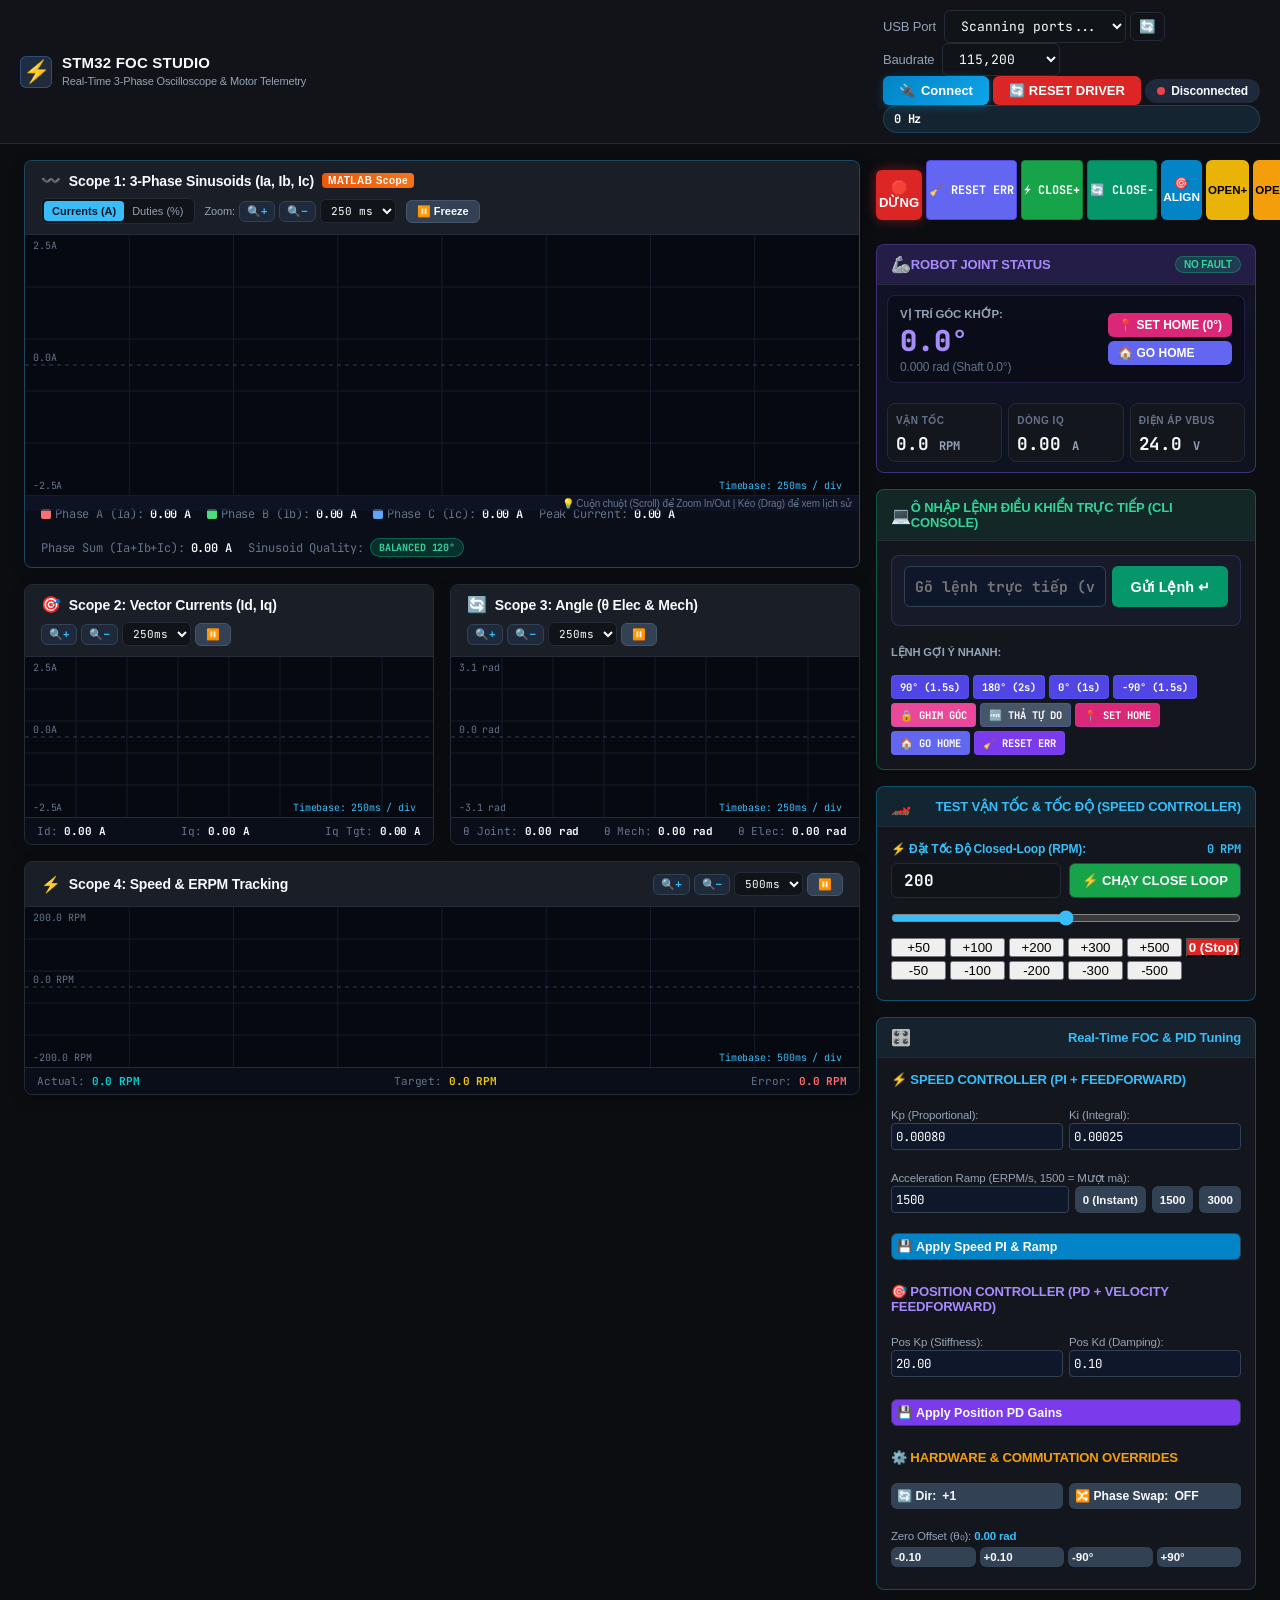
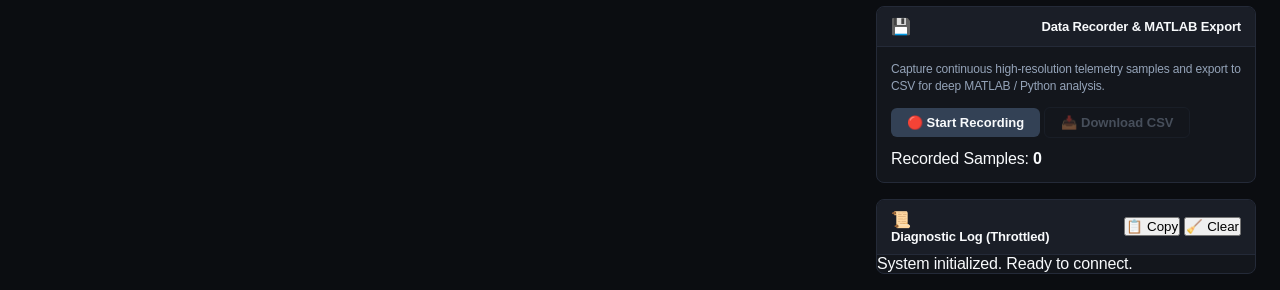
==== commit 2f1f5ece: "fix(speed): calibrate flux linkage to 0.0065 Wb and unconstrain integral authority so target 300 RPM" ====
--- a/software/app_driver/index.html
+++ b/software/app_driver/index.html
@@ -386,11 +386,11 @@
           <div style="display: grid; grid-template-columns: 1fr 1fr; gap: 6px; margin-bottom: 6px;">
             <div>
               <label style="font-size: 0.72rem; color: #94a3b8;">Kp (Proportional):</label>
-              <input type="number" id="tune-skp" value="0.00040" step="0.00005" min="0.00005" max="0.05000" style="width: 100%; font-size: 0.78rem; padding: 4px; background: #0f172a; border: 1px solid #334155; color: #fff; border-radius: 4px;">
+              <input type="number" id="tune-skp" value="0.00080" step="0.00010" min="0.00005" max="0.05000" style="width: 100%; font-size: 0.78rem; padding: 4px; background: #0f172a; border: 1px solid #334155; color: #fff; border-radius: 4px;">
             </div>
             <div>
               <label style="font-size: 0.72rem; color: #94a3b8;">Ki (Integral):</label>
-              <input type="number" id="tune-ski" value="0.00008" step="0.00001" min="0.00000" max="0.01000" style="width: 100%; font-size: 0.78rem; padding: 4px; background: #0f172a; border: 1px solid #334155; color: #fff; border-radius: 4px;">
+              <input type="number" id="tune-ski" value="0.00025" step="0.00005" min="0.00000" max="0.01000" style="width: 100%; font-size: 0.78rem; padding: 4px; background: #0f172a; border: 1px solid #334155; color: #fff; border-radius: 4px;">
             </div>
           </div>
           <div style="margin-bottom: 8px;">
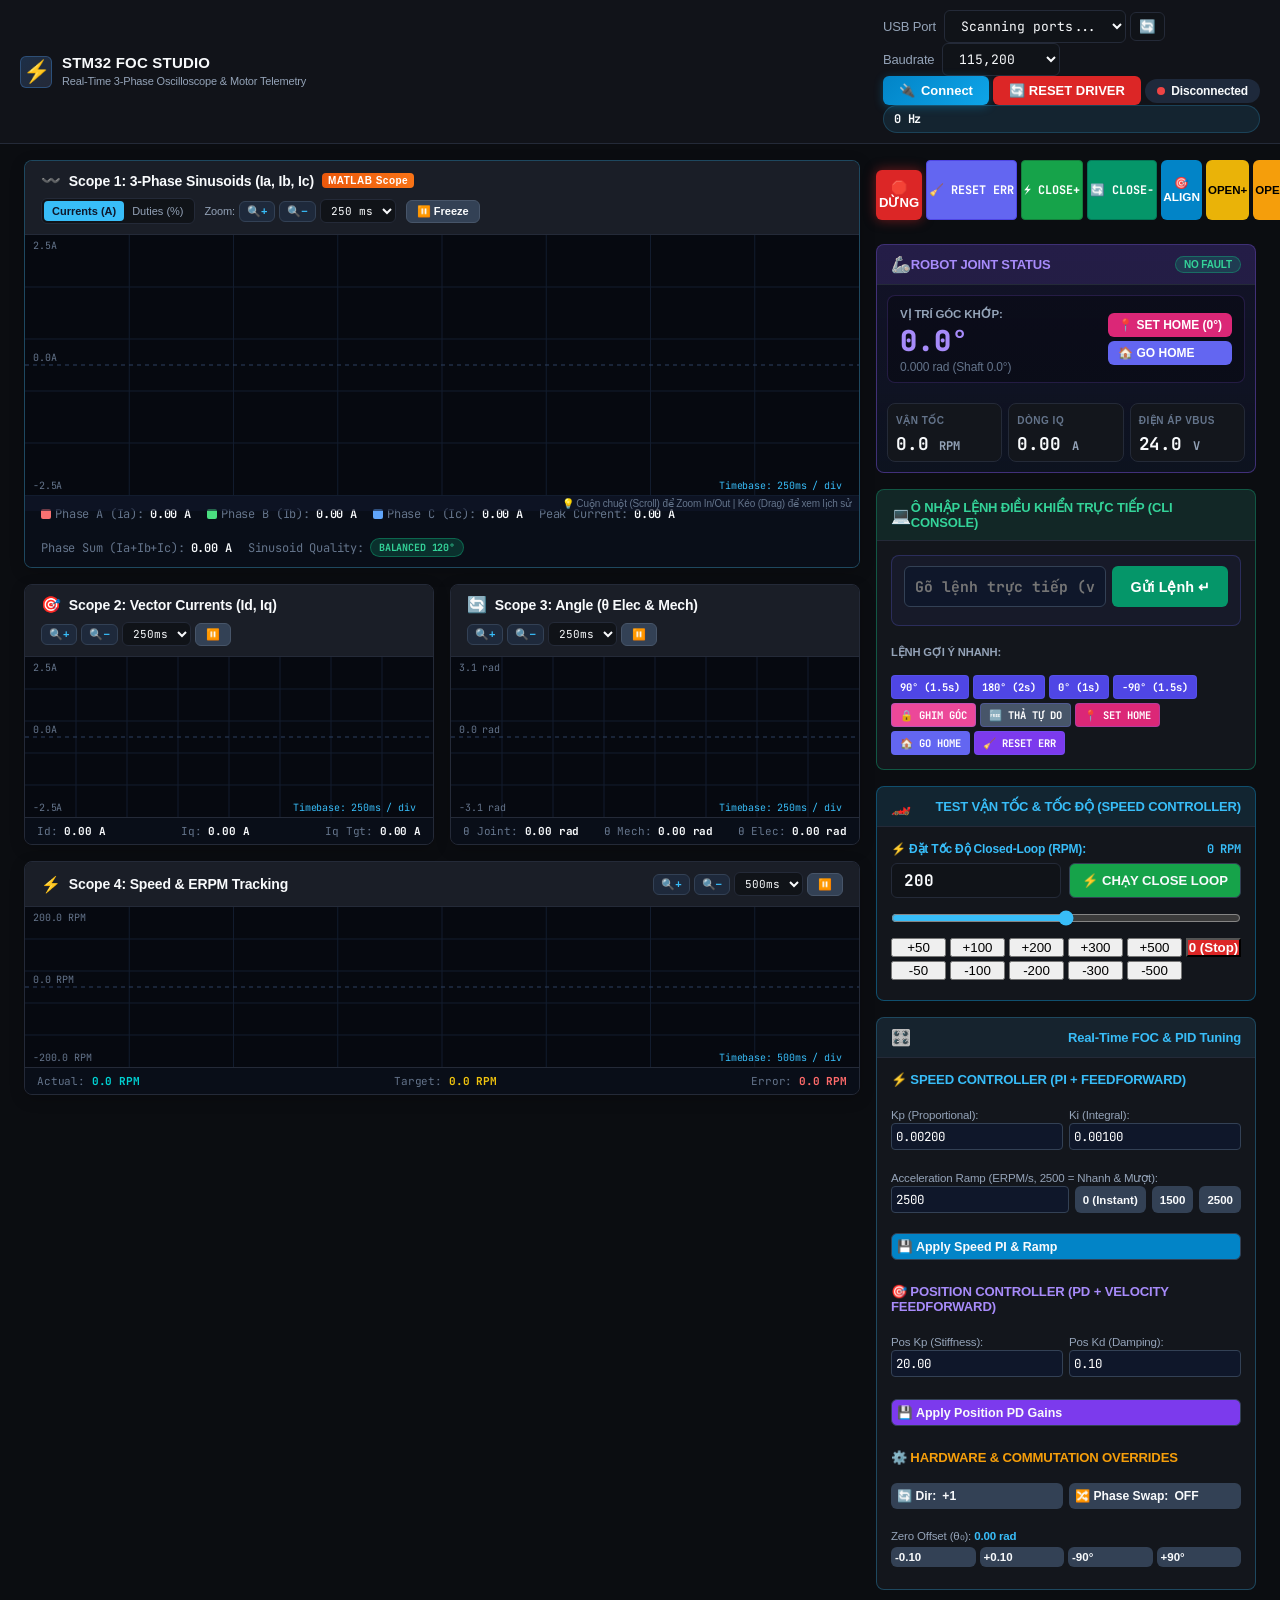
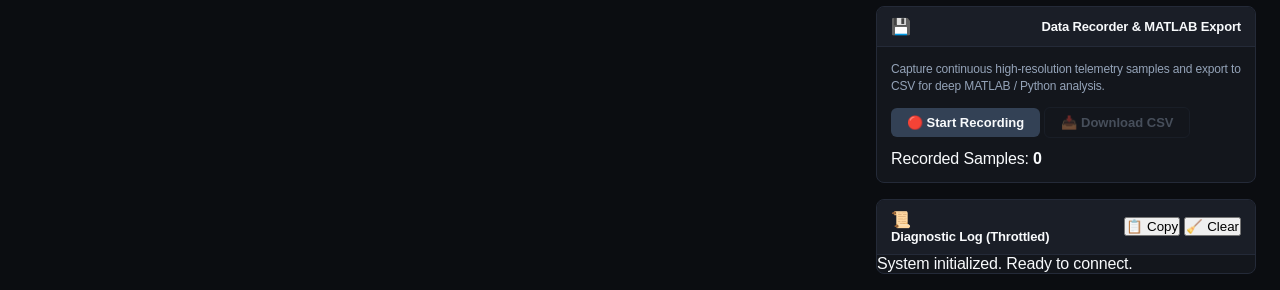
==== commit cebe8370: "fix(speed): pure robust PI speed controller with calibrated flux linkage and high dynamic tracking a" ====
--- a/software/app_driver/index.html
+++ b/software/app_driver/index.html
@@ -386,20 +386,20 @@
           <div style="display: grid; grid-template-columns: 1fr 1fr; gap: 6px; margin-bottom: 6px;">
             <div>
               <label style="font-size: 0.72rem; color: #94a3b8;">Kp (Proportional):</label>
-              <input type="number" id="tune-skp" value="0.00080" step="0.00010" min="0.00005" max="0.05000" style="width: 100%; font-size: 0.78rem; padding: 4px; background: #0f172a; border: 1px solid #334155; color: #fff; border-radius: 4px;">
+              <input type="number" id="tune-skp" value="0.00200" step="0.00020" min="0.00005" max="0.05000" style="width: 100%; font-size: 0.78rem; padding: 4px; background: #0f172a; border: 1px solid #334155; color: #fff; border-radius: 4px;">
             </div>
             <div>
               <label style="font-size: 0.72rem; color: #94a3b8;">Ki (Integral):</label>
-              <input type="number" id="tune-ski" value="0.00025" step="0.00005" min="0.00000" max="0.01000" style="width: 100%; font-size: 0.78rem; padding: 4px; background: #0f172a; border: 1px solid #334155; color: #fff; border-radius: 4px;">
+              <input type="number" id="tune-ski" value="0.00100" step="0.00010" min="0.00000" max="0.01000" style="width: 100%; font-size: 0.78rem; padding: 4px; background: #0f172a; border: 1px solid #334155; color: #fff; border-radius: 4px;">
             </div>
           </div>
           <div style="margin-bottom: 8px;">
-            <label style="font-size: 0.72rem; color: #94a3b8;">Acceleration Ramp (ERPM/s, 1500 = Mượt mà):</label>
+            <label style="font-size: 0.72rem; color: #94a3b8;">Acceleration Ramp (ERPM/s, 2500 = Nhanh & Mượt):</label>
             <div style="display: flex; gap: 6px;">
-              <input type="number" id="tune-sramp" value="1500" step="500" min="0" max="50000" style="flex: 1; font-size: 0.78rem; padding: 4px; background: #0f172a; border: 1px solid #334155; color: #fff; border-radius: 4px;">
+              <input type="number" id="tune-sramp" value="2500" step="500" min="0" max="50000" style="flex: 1; font-size: 0.78rem; padding: 4px; background: #0f172a; border: 1px solid #334155; color: #fff; border-radius: 4px;">
               <button class="btn btn-secondary btn-ramp-preset" data-ramp="0" style="font-size: 0.72rem; padding: 3px 8px;">0 (Instant)</button>
               <button class="btn btn-secondary btn-ramp-preset" data-ramp="1500" style="font-size: 0.72rem; padding: 3px 8px;">1500</button>
-              <button class="btn btn-secondary btn-ramp-preset" data-ramp="3000" style="font-size: 0.72rem; padding: 3px 8px;">3000</button>
+              <button class="btn btn-secondary btn-ramp-preset" data-ramp="2500" style="font-size: 0.72rem; padding: 3px 8px;">2500</button>
             </div>
           </div>
           <button id="btn-apply-speed-pid" class="btn btn-action" style="width: 100%; margin-bottom: 12px; font-size: 0.78rem; padding: 5px; background: #0284c7;">
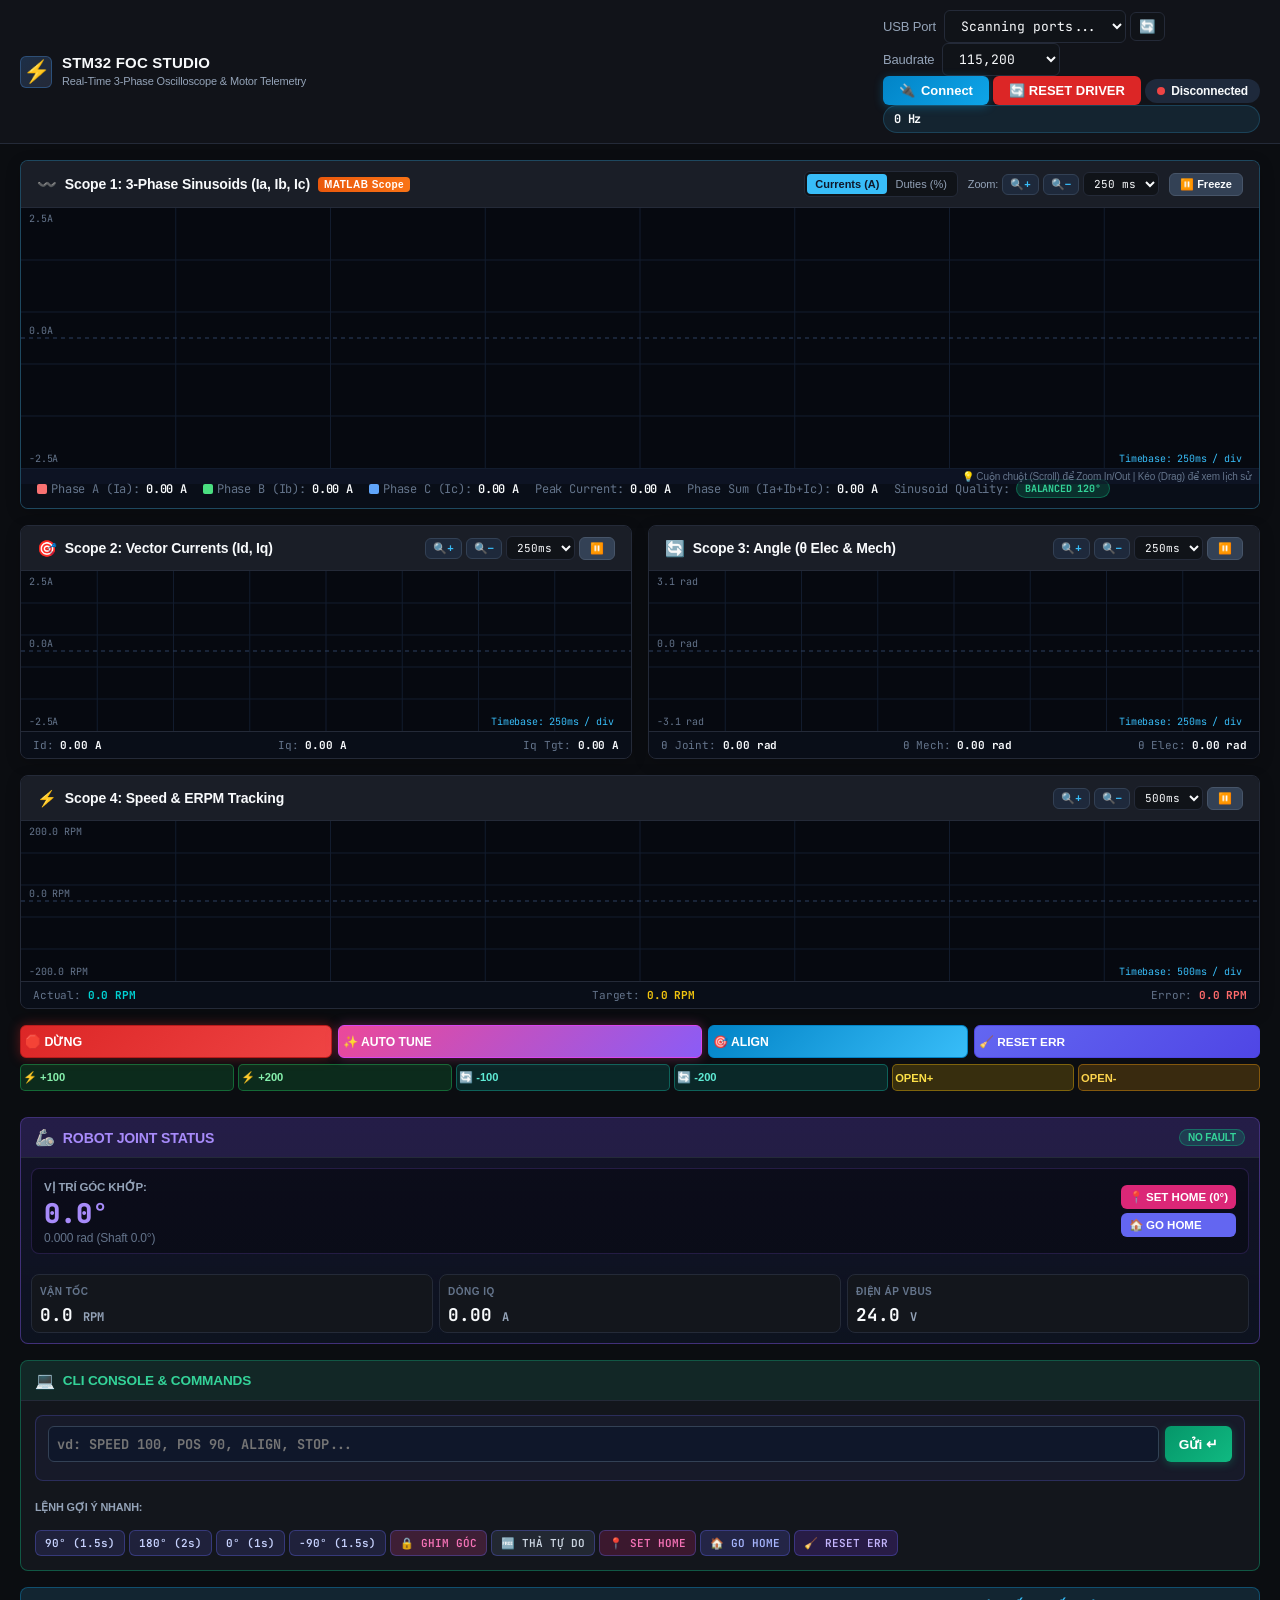
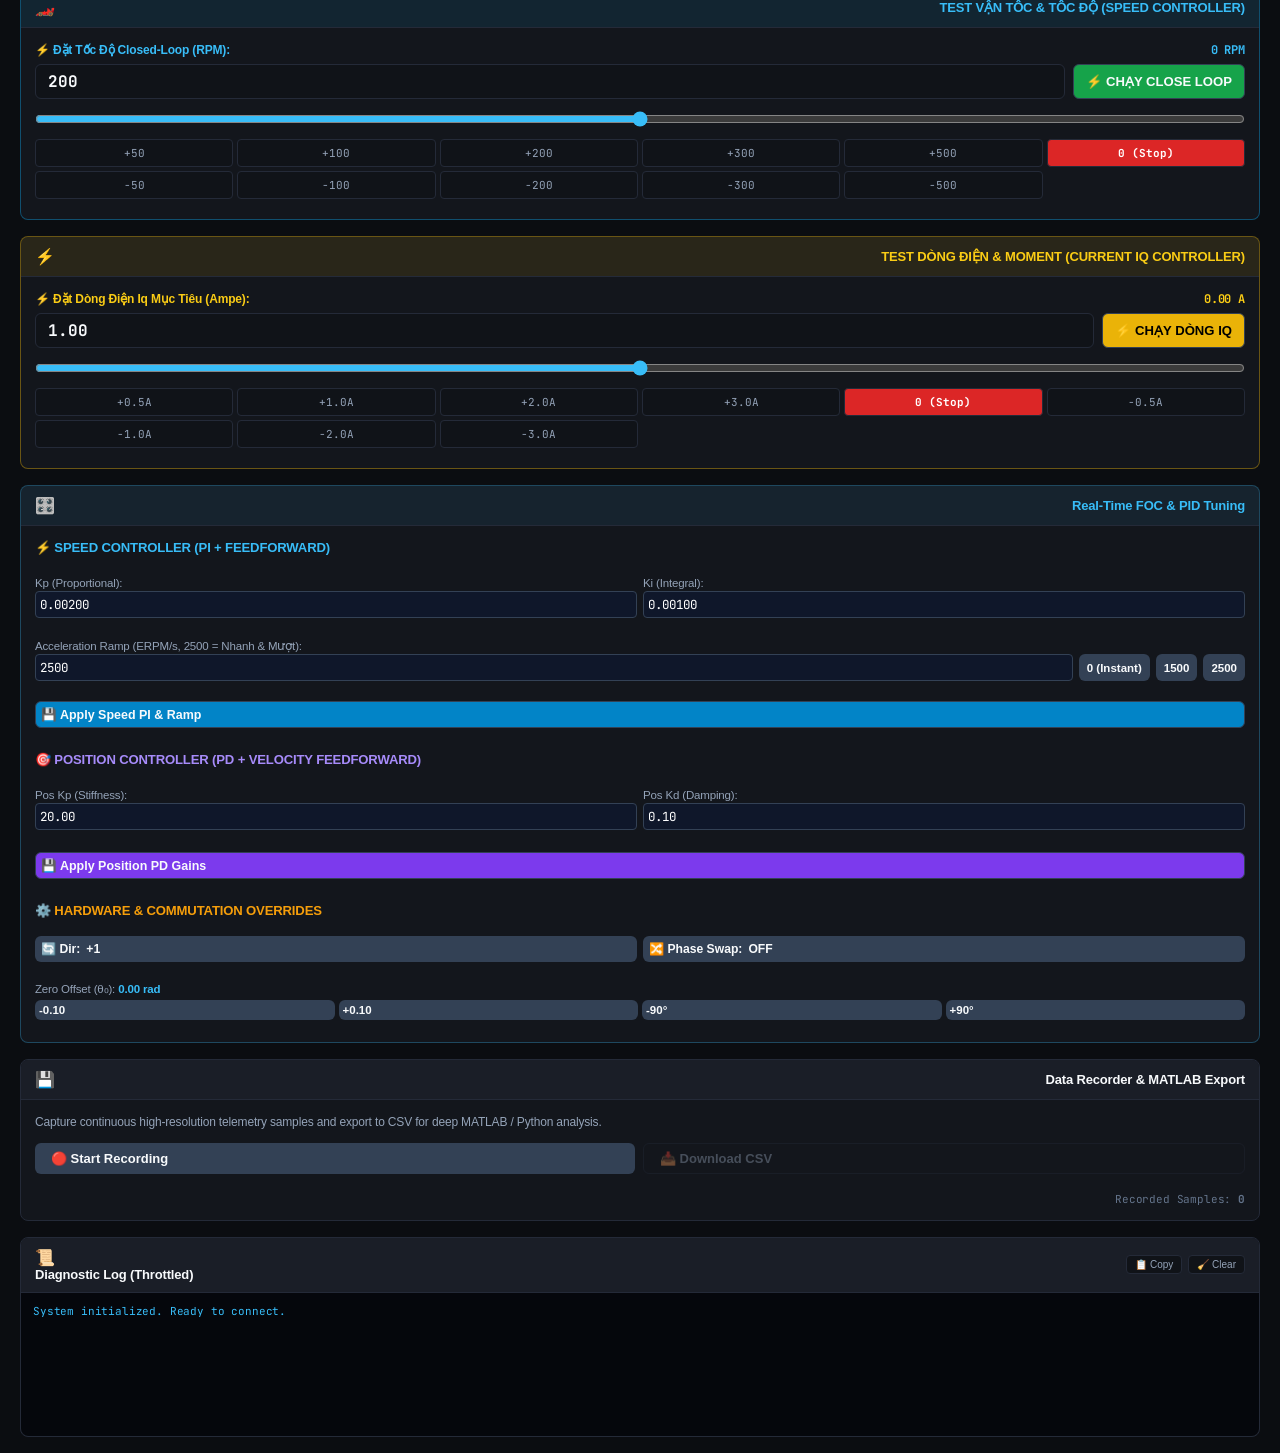
==== commit c36da8a0: "update app driver" ====
--- a/software/app_driver/index.html
+++ b/software/app_driver/index.html
@@ -238,36 +238,51 @@
     <!-- Right Column: Telemetry & Smart Robot Joint Controller -->
     <aside class="sidebar-column">
       
-      <!-- 🚨 PRIORITY ACTION ROW: STOP, RESET_ERR, CLOSELOOP, ALIGN, OPENLOOP -->
-      <div style="display: grid; grid-template-columns: 1.1fr 0.95fr 0.85fr 0.85fr 0.75fr 0.75fr 0.75fr; gap: 4px; margin-bottom: 8px;">
-        <button id="btn-estop" class="btn btn-danger" style="background: #dc2626; border-color: #b91c1c; font-weight: 800; font-size: 0.82rem; padding: 10px 3px; box-shadow: 0 0 12px rgba(220, 38, 38, 0.5);">
-          🛑 DỪNG
-        </button>
-        <button id="btn-reset-err" class="btn btn-cli-chip" data-cmd="RESET_ERR" style="background: #6366f1; border-color: #4f46e5; color: white; font-weight: bold; font-size: 0.74rem; padding: 8px 2px;">
-          🧹 RESET ERR
-        </button>
-        <button class="btn btn-cli-chip" data-cmd="SPEED 200" style="background: #16a34a; border-color: #15803d; color: white; font-weight: bold; font-size: 0.74rem; padding: 8px 2px;">
-          ⚡ CLOSE+
-        </button>
-        <button class="btn btn-cli-chip" data-cmd="SPEED -200" style="background: #059669; border-color: #047857; color: white; font-weight: bold; font-size: 0.74rem; padding: 8px 2px;">
-          🔄 CLOSE-
-        </button>
-        <button id="btn-align" class="btn" style="background: #0284c7; border-color: #0369a1; color: white; font-weight: bold; font-size: 0.74rem; padding: 8px 2px;">
-          🎯 ALIGN
-        </button>
-        <button id="btn-openloop-fwd" class="btn" style="background: #eab308; border-color: #ca8a04; color: #000; font-weight: bold; font-size: 0.72rem; padding: 8px 2px;">
-          OPEN+
-        </button>
-        <button id="btn-openloop-rev" class="btn" style="background: #f59e0b; border-color: #d97706; color: #000; font-weight: bold; font-size: 0.72rem; padding: 8px 2px;">
-          OPEN-
-        </button>
+      <!-- 🚨 PRIORITY ACTIONS TOOLBAR: 2 Responsive Clean Rows -->
+      <div class="priority-actions-toolbar">
+        <div class="action-btn-row">
+          <button id="btn-estop" class="btn btn-estop">
+            🛑 DỪNG
+          </button>
+          <button id="btn-auto-tune" class="btn btn-autotune">
+            ✨ AUTO TUNE
+          </button>
+          <button id="btn-align" class="btn btn-align">
+            🎯 ALIGN
+          </button>
+          <button id="btn-reset-err" class="btn btn-reseterr" data-cmd="RESET_ERR">
+            🧹 RESET ERR
+          </button>
+        </div>
+        <div class="action-btn-row secondary-row">
+          <button class="btn btn-chip-speed" data-cmd="SPEED 100">
+            ⚡ +100
+          </button>
+          <button class="btn btn-chip-speed" data-cmd="SPEED 200">
+            ⚡ +200
+          </button>
+          <button class="btn btn-chip-speed rev" data-cmd="SPEED -100">
+            🔄 -100
+          </button>
+          <button class="btn btn-chip-speed rev" data-cmd="SPEED -200">
+            🔄 -200
+          </button>
+          <button id="btn-openloop-fwd" class="btn btn-chip-open">
+            OPEN+
+          </button>
+          <button id="btn-openloop-rev" class="btn btn-chip-open rev">
+            OPEN-
+          </button>
+        </div>
       </div>
 
       <!-- 📍 Hero Angle & Robot Status Dashboard -->
       <div class="panel-card" style="border: 1px solid rgba(139, 92, 246, 0.4); background: linear-gradient(180deg, rgba(30, 27, 75, 0.4) 0%, rgba(15, 23, 42, 0.6) 100%);">
         <div class="panel-header" style="background: rgba(139, 92, 246, 0.15);">
-          <span class="panel-icon">🦾</span>
-          <h4 style="color: #a78bfa;">ROBOT JOINT STATUS</h4>
+          <div style="display: flex; align-items: center; gap: 8px;">
+            <span class="panel-icon">🦾</span>
+            <h4 style="color: #a78bfa; margin: 0; font-size: 0.88rem;">ROBOT JOINT STATUS</h4>
+          </div>
           <span class="hud-badge status-good" id="val-fault" style="margin-left: auto;">NO FAULT</span>
         </div>
         <div class="panel-body" style="padding: 10px;">
@@ -275,14 +290,14 @@
           <div style="display: flex; align-items: center; justify-content: space-between; background: rgba(0, 0, 0, 0.3); padding: 8px 12px; border-radius: 8px; border: 1px solid rgba(139, 92, 246, 0.2); margin-bottom: 8px;">
             <div>
               <span style="font-size: 0.72rem; color: #94a3b8; text-transform: uppercase; font-weight: bold;">Vị Trí Góc Khớp:</span>
-              <div style="font-size: 1.8rem; font-weight: 800; color: #a78bfa; font-family: 'JetBrains Mono', monospace;" id="val-joint-deg">0.0°</div>
+              <div style="font-size: 1.7rem; font-weight: 800; color: #a78bfa; font-family: 'JetBrains Mono', monospace;" id="val-joint-deg">0.0°</div>
               <div style="font-size: 0.75rem; color: #64748b;" id="val-joint-rad">0.000 rad (Shaft 0.0°)</div>
             </div>
             <div style="display: flex; flex-direction: column; gap: 4px;">
-              <button id="btn-quick-sethome" class="btn" style="background: #db2777; color: white; font-weight: bold; font-size: 0.75rem; padding: 5px 10px;">
+              <button id="btn-quick-sethome" class="btn" style="background: #db2777; color: white; font-weight: bold; font-size: 0.72rem; padding: 5px 8px;">
                 📍 SET HOME (0°)
               </button>
-              <button id="btn-quick-gohome" class="btn" style="background: #6366f1; color: white; font-weight: bold; font-size: 0.75rem; padding: 5px 10px;">
+              <button id="btn-quick-gohome" class="btn" style="background: #6366f1; color: white; font-weight: bold; font-size: 0.72rem; padding: 5px 8px;">
                 🏠 GO HOME
               </button>
             </div>
@@ -309,31 +324,33 @@
       <!-- 💻 DIRECT CLI & ROBOT COMMAND CONSOLE -->
       <div class="panel-card" style="border: 1px solid rgba(16, 185, 129, 0.4);">
         <div class="panel-header" style="background: rgba(16, 185, 129, 0.1);">
-          <span class="panel-icon">💻</span>
-          <h4 style="color: #34d399;">Ô NHẬP LỆNH ĐIỀU KHIỂN TRỰC TIẾP (CLI CONSOLE)</h4>
+          <div style="display: flex; align-items: center; gap: 8px;">
+            <span class="panel-icon">💻</span>
+            <h4 style="color: #34d399; margin: 0; font-size: 0.85rem;">CLI CONSOLE & COMMANDS</h4>
+          </div>
         </div>
         <div class="panel-body">
           <div class="cli-container" style="margin-bottom: 8px;">
-            <div class="cli-input-row">
-              <input type="text" id="input-cli" placeholder="Gõ lệnh trực tiếp (vd: 90 1.5 3.5, POS 90, SPEED 200, SETHOME, GOHOME, RESET_ERR, STOP...)" style="font-size: 0.92rem; padding: 10px; font-weight: bold; background: #0f172a; border: 1px solid #334155; color: #38bdf8;">
-              <button id="btn-send-cli" class="cli-btn-send" style="background: #059669; padding: 10px 18px; font-weight: bold; font-size: 0.9rem;">
-                Gửi Lệnh ↵
+            <div class="cli-input-row" style="display: flex; gap: 6px;">
+              <input type="text" id="input-cli" placeholder="vd: SPEED 100, POS 90, ALIGN, STOP..." style="flex: 1; font-size: 0.85rem; padding: 8px; font-weight: bold; background: #0f172a; border: 1px solid #334155; color: #38bdf8; border-radius: 6px;">
+              <button id="btn-send-cli" class="cli-btn-send" style="padding: 8px 14px; font-weight: bold; font-size: 0.85rem;">
+                Gửi ↵
               </button>
             </div>
           </div>
 
           <!-- Quick Suggestion Chips -->
-          <div style="font-size: 0.70rem; color: #94a3b8; font-weight: bold; margin-bottom: 4px;">LỆNH GỢI Ý NHANH:</div>
+          <div style="font-size: 0.68rem; color: #94a3b8; font-weight: bold; margin-bottom: 4px;">LỆNH GỢI Ý NHANH:</div>
           <div class="quick-cli-chips" style="gap: 4px;">
-            <button class="btn-cli-chip" data-cmd="90 1.5 3.5" style="background: #4f46e5; color: #fff; font-weight: bold;">90° (1.5s)</button>
-            <button class="btn-cli-chip" data-cmd="180 2.0 3.5" style="background: #4f46e5; color: #fff; font-weight: bold;">180° (2s)</button>
-            <button class="btn-cli-chip" data-cmd="0 1.0 3.5" style="background: #4f46e5; color: #fff; font-weight: bold;">0° (1s)</button>
-            <button class="btn-cli-chip" data-cmd="-90 1.5 3.5" style="background: #4f46e5; color: #fff; font-weight: bold;">-90° (1.5s)</button>
-            <button class="btn-cli-chip" data-cmd="HOLD" style="background: #ec4899; color: #fff; font-weight: bold;">🔒 GHIM GÓC</button>
-            <button class="btn-cli-chip" data-cmd="FREE" style="background: #475569; color: #fff; font-weight: bold;">🆓 THẢ TỰ DO</button>
-            <button class="btn-cli-chip" data-cmd="SETHOME" style="background: #db2777; color: #fff; font-weight: bold;">📍 SET HOME</button>
-            <button class="btn-cli-chip" data-cmd="GOHOME 1.5" style="background: #6366f1; color: #fff; font-weight: bold;">🏠 GO HOME</button>
-            <button class="btn-cli-chip" data-cmd="RESET_ERR" style="background: #7c3aed; color: #fff; font-weight: bold;">🧹 RESET ERR</button>
+            <button class="btn-cli-chip" data-cmd="90 1.5 3.5">90° (1.5s)</button>
+            <button class="btn-cli-chip" data-cmd="180 2.0 3.5">180° (2s)</button>
+            <button class="btn-cli-chip" data-cmd="0 1.0 3.5">0° (1s)</button>
+            <button class="btn-cli-chip" data-cmd="-90 1.5 3.5">-90° (1.5s)</button>
+            <button class="btn-cli-chip" data-cmd="HOLD" style="background: rgba(236, 72, 153, 0.2); color: #f472b6;">🔒 GHIM GÓC</button>
+            <button class="btn-cli-chip" data-cmd="FREE" style="background: rgba(71, 85, 105, 0.3); color: #cbd5e1;">🆓 THẢ TỰ DO</button>
+            <button class="btn-cli-chip" data-cmd="SETHOME" style="background: rgba(219, 39, 119, 0.2); color: #f472b6;">📍 SET HOME</button>
+            <button class="btn-cli-chip" data-cmd="GOHOME 1.5" style="background: rgba(99, 102, 241, 0.2); color: #a5b4fc;">🏠 GO HOME</button>
+            <button class="btn-cli-chip" data-cmd="RESET_ERR" style="background: rgba(124, 58, 237, 0.2); color: #c4b5fd;">🧹 RESET ERR</button>
           </div>
         </div>
       </div>
@@ -374,6 +391,40 @@
         </div>
       </div>
 
+      <!-- ⚡ TEST DÒNG ĐIỆN & MOMENT (TARGET IQ CONTROLLER) -->
+      <div class="panel-card" style="border: 1px solid rgba(234, 179, 8, 0.4);">
+        <div class="panel-header" style="background: rgba(234, 179, 8, 0.1);">
+          <span class="panel-icon">⚡</span>
+          <h4 style="color: #facc15;">TEST DÒNG ĐIỆN & MOMENT (CURRENT IQ CONTROLLER)</h4>
+        </div>
+        <div class="panel-body">
+          <div class="control-row" style="margin-bottom: 6px;">
+            <div class="label-with-val">
+              <label style="color: #facc15; font-weight: bold;">⚡ Đặt Dòng Điện Iq Mục Tiêu (Ampe):</label>
+              <span class="slider-display" id="iq-display" style="color: #facc15;">0.00 A</span>
+            </div>
+            <div class="input-action-row">
+              <input type="number" id="input-iq" value="1.00" step="0.20" min="-15.0" max="15.0" style="font-weight: bold; font-size: 1rem;">
+              <button id="btn-set-iq" class="btn btn-action" style="background: #eab308; color: #000; font-weight: bold; font-size: 0.82rem;">
+                ⚡ CHẠY DÒNG IQ
+              </button>
+            </div>
+            <input type="range" id="slider-iq" min="-5.0" max="5.0" step="0.1" value="0" style="margin-top: 6px;">
+            <div class="quick-speed-presets" style="margin-top: 6px;">
+              <button class="btn-iq-preset" data-iq="0.5">+0.5A</button>
+              <button class="btn-iq-preset" data-iq="1.0">+1.0A</button>
+              <button class="btn-iq-preset" data-iq="2.0">+2.0A</button>
+              <button class="btn-iq-preset" data-iq="3.0">+3.0A</button>
+              <button class="btn-iq-preset" data-iq="0" style="background: #dc2626; color: #fff; font-weight: bold;">0 (Stop)</button>
+              <button class="btn-iq-preset" data-iq="-0.5">-0.5A</button>
+              <button class="btn-iq-preset" data-iq="-1.0">-1.0A</button>
+              <button class="btn-iq-preset" data-iq="-2.0">-2.0A</button>
+              <button class="btn-iq-preset" data-iq="-3.0">-3.0A</button>
+            </div>
+          </div>
+        </div>
+      </div>
+
       <!-- 🎛️ Real-Time FOC & PID Parameter Tuning Panel -->
       <div class="panel-card" style="border: 1px solid rgba(56, 189, 248, 0.3);">
         <div class="panel-header" style="background: rgba(56, 189, 248, 0.08);">
--- a/software/app_driver/style.css
+++ b/software/app_driver/style.css
@@ -302,13 +302,16 @@
 /* Main Workspace Layout */
 .workspace {
   display: grid;
-  grid-template-columns: 1fr 380px;
+  grid-template-columns: 1fr minmax(430px, 480px);
   gap: 16px;
-  padding: 16px 24px;
-  flex: 1;
-}
-
-@media (max-width: 1200px) {
+  padding: 16px 20px;
+  max-width: 1920px;
+  margin: 0 auto;
+  width: 100%;
+  box-sizing: border-box;
+}
+
+@media (max-width: 1280px) {
   .workspace {
     grid-template-columns: 1fr;
   }
@@ -853,20 +856,23 @@
 }
 
 .cli-btn-send {
-  background: #6366f1;
+  background: linear-gradient(135deg, #059669 0%, #10b981 100%);
   color: #ffffff;
   border: none;
   border-radius: var(--radius-sm);
-  padding: 0 14px;
-  font-weight: 600;
+  padding: 0 16px;
+  font-weight: 700;
   font-size: 12px;
   cursor: pointer;
   white-space: nowrap;
   transition: all 0.15s ease;
+  box-shadow: 0 2px 8px rgba(16, 185, 129, 0.3);
 }
 
 .cli-btn-send:hover {
-  background: #4f46e5;
+  background: linear-gradient(135deg, #047857 0%, #059669 100%);
+  box-shadow: 0 4px 12px rgba(16, 185, 129, 0.5);
+  transform: translateY(-1px);
 }
 
 .quick-cli-chips {
@@ -876,23 +882,24 @@
 }
 
 .btn-cli-chip {
-  background: rgba(99, 102, 241, 0.12);
-  border: 1px solid rgba(99, 102, 241, 0.3);
+  background: rgba(99, 102, 241, 0.15);
+  border: 1px solid rgba(99, 102, 241, 0.35);
   color: #c7d2fe;
   font-family: var(--font-mono);
-  font-size: 10.5px;
-  font-weight: 500;
-  padding: 4px 8px;
-  border-radius: 4px;
+  font-size: 11px;
+  font-weight: 600;
+  padding: 5px 9px;
+  border-radius: 6px;
   cursor: pointer;
   transition: all 0.15s ease;
   white-space: nowrap;
 }
 
 .btn-cli-chip:hover {
-  background: rgba(99, 102, 241, 0.35);
+  background: rgba(99, 102, 241, 0.4);
   border-color: #818cf8;
   color: #ffffff;
+  transform: translateY(-1px);
 }
 
 .btn-cli-chip.chip-danger {
@@ -904,6 +911,127 @@
 .btn-cli-chip.chip-danger:hover {
   background: rgba(239, 68, 68, 0.4);
   color: #ffffff;
+}
+
+/* Priority Actions Toolbar */
+.priority-actions-toolbar {
+  display: flex;
+  flex-direction: column;
+  gap: 6px;
+  margin-bottom: 10px;
+  width: 100%;
+}
+
+.action-btn-row {
+  display: grid;
+  grid-template-columns: 1.2fr 1.4fr 1fr 1.1fr;
+  gap: 6px;
+  width: 100%;
+}
+
+.action-btn-row.secondary-row {
+  grid-template-columns: repeat(4, 1fr) 0.85fr 0.85fr;
+  gap: 4px;
+}
+
+.btn-estop {
+  background: linear-gradient(135deg, #dc2626 0%, #ef4444 100%) !important;
+  border: 1px solid #b91c1c !important;
+  color: white !important;
+  font-weight: 800 !important;
+  font-size: 0.78rem !important;
+  padding: 8px 4px !important;
+  box-shadow: 0 0 12px rgba(220, 38, 38, 0.4) !important;
+  border-radius: 6px;
+}
+.btn-estop:hover {
+  box-shadow: 0 0 16px rgba(239, 68, 68, 0.7) !important;
+}
+
+.btn-autotune {
+  background: linear-gradient(135deg, #ec4899 0%, #8b5cf6 100%) !important;
+  border: 1px solid #d946ef !important;
+  color: white !important;
+  font-weight: 800 !important;
+  font-size: 0.76rem !important;
+  padding: 8px 4px !important;
+  box-shadow: 0 0 12px rgba(236, 72, 153, 0.35) !important;
+  border-radius: 6px;
+}
+.btn-autotune:hover {
+  box-shadow: 0 0 16px rgba(236, 72, 153, 0.6) !important;
+}
+
+.btn-align {
+  background: linear-gradient(135deg, #0284c7 0%, #38bdf8 100%) !important;
+  border: 1px solid #0284c7 !important;
+  color: white !important;
+  font-weight: 700 !important;
+  font-size: 0.76rem !important;
+  padding: 8px 4px !important;
+  border-radius: 6px;
+}
+
+.btn-reseterr {
+  background: linear-gradient(135deg, #6366f1 0%, #4f46e5 100%) !important;
+  border: 1px solid #4f46e5 !important;
+  color: white !important;
+  font-weight: 700 !important;
+  font-size: 0.74rem !important;
+  padding: 8px 4px !important;
+  border-radius: 6px;
+}
+
+.btn-chip-speed {
+  background: rgba(22, 163, 74, 0.2);
+  border: 1px solid rgba(34, 197, 94, 0.4);
+  color: #86efac;
+  font-weight: 700;
+  font-size: 0.70rem;
+  padding: 6px 2px;
+  border-radius: 5px;
+  cursor: pointer;
+  transition: all 0.15s ease;
+}
+.btn-chip-speed:hover {
+  background: #16a34a;
+  color: white;
+}
+
+.btn-chip-speed.rev {
+  background: rgba(13, 148, 136, 0.2);
+  border: 1px solid rgba(20, 184, 166, 0.4);
+  color: #5eead4;
+}
+.btn-chip-speed.rev:hover {
+  background: #0d9488;
+  color: white;
+}
+
+.btn-chip-open {
+  background: rgba(234, 179, 8, 0.2);
+  border: 1px solid rgba(234, 179, 8, 0.4);
+  color: #fde047;
+  font-weight: 700;
+  font-size: 0.70rem;
+  padding: 6px 2px;
+  border-radius: 5px;
+  cursor: pointer;
+  transition: all 0.15s ease;
+}
+.btn-chip-open:hover {
+  background: #eab308;
+  color: #000;
+}
+
+.btn-chip-open.rev {
+  background: rgba(245, 158, 11, 0.2);
+  border: 1px solid rgba(245, 158, 11, 0.4);
+  color: #fcd34d;
+}
+.btn-chip-open.rev:hover {
+  background: #f59e0b;
+  color: #000;
 }
 
 .action-grid {
@@ -913,22 +1041,22 @@
   margin-top: 10px;
 }
 
-.btn-preset {
-
-.btn-pos-preset {
+.btn-preset, .btn-pos-preset, .btn-iq-preset {
   background: var(--bg-input);
   border: 1px solid var(--border-color);
   color: var(--text-muted);
-  padding: 4px 0;
-  font-size: 10px;
+  padding: 6px 0;
+  font-size: 11px;
   font-family: var(--font-mono);
   border-radius: 4px;
   cursor: pointer;
-}
-
-.btn-preset:hover, .btn-pos-preset:hover {
+  transition: all 0.15s ease;
+}
+
+.btn-preset:hover, .btn-pos-preset:hover, .btn-iq-preset:hover {
   background: #334155;
   color: white;
+  border-color: #64748b;
 }
 
 /* CSV Recorder */
@@ -946,6 +1074,7 @@
   font-family: var(--font-mono);
   color: var(--text-dim);
   text-align: right;
+  margin-top: 6px;
 }
 
 .record-counter b {
@@ -957,7 +1086,8 @@
   flex: 1;
   display: flex;
   flex-direction: column;
-  min-height: 220px;
+  min-height: 200px;
+  max-width: 100%;
 }
 
 .log-actions {
@@ -982,21 +1112,27 @@
 
 .log-console {
   background: #05070c;
-  padding: 8px 12px;
+  padding: 10px 12px;
   font-family: var(--font-mono);
   font-size: 11px;
   color: #cbd5e1;
   overflow-y: auto;
+  overflow-x: hidden;
   max-height: 220px;
   flex: 1;
   display: flex;
   flex-direction: column;
   gap: 4px;
   line-height: 1.5;
+  border-radius: 0 0 var(--radius-md) var(--radius-md);
+  box-sizing: border-box;
 }
 
 .log-entry {
-  word-break: break-all;
+  word-break: break-word;
+  overflow-wrap: break-word;
+  white-space: pre-wrap;
+  max-width: 100%;
 }
 
 .log-entry.system {
@@ -1010,3 +1146,7 @@
 .log-entry.warn {
   color: #f59e0b;
 }
+
+.log-entry.success {
+  color: #10b981;
+}
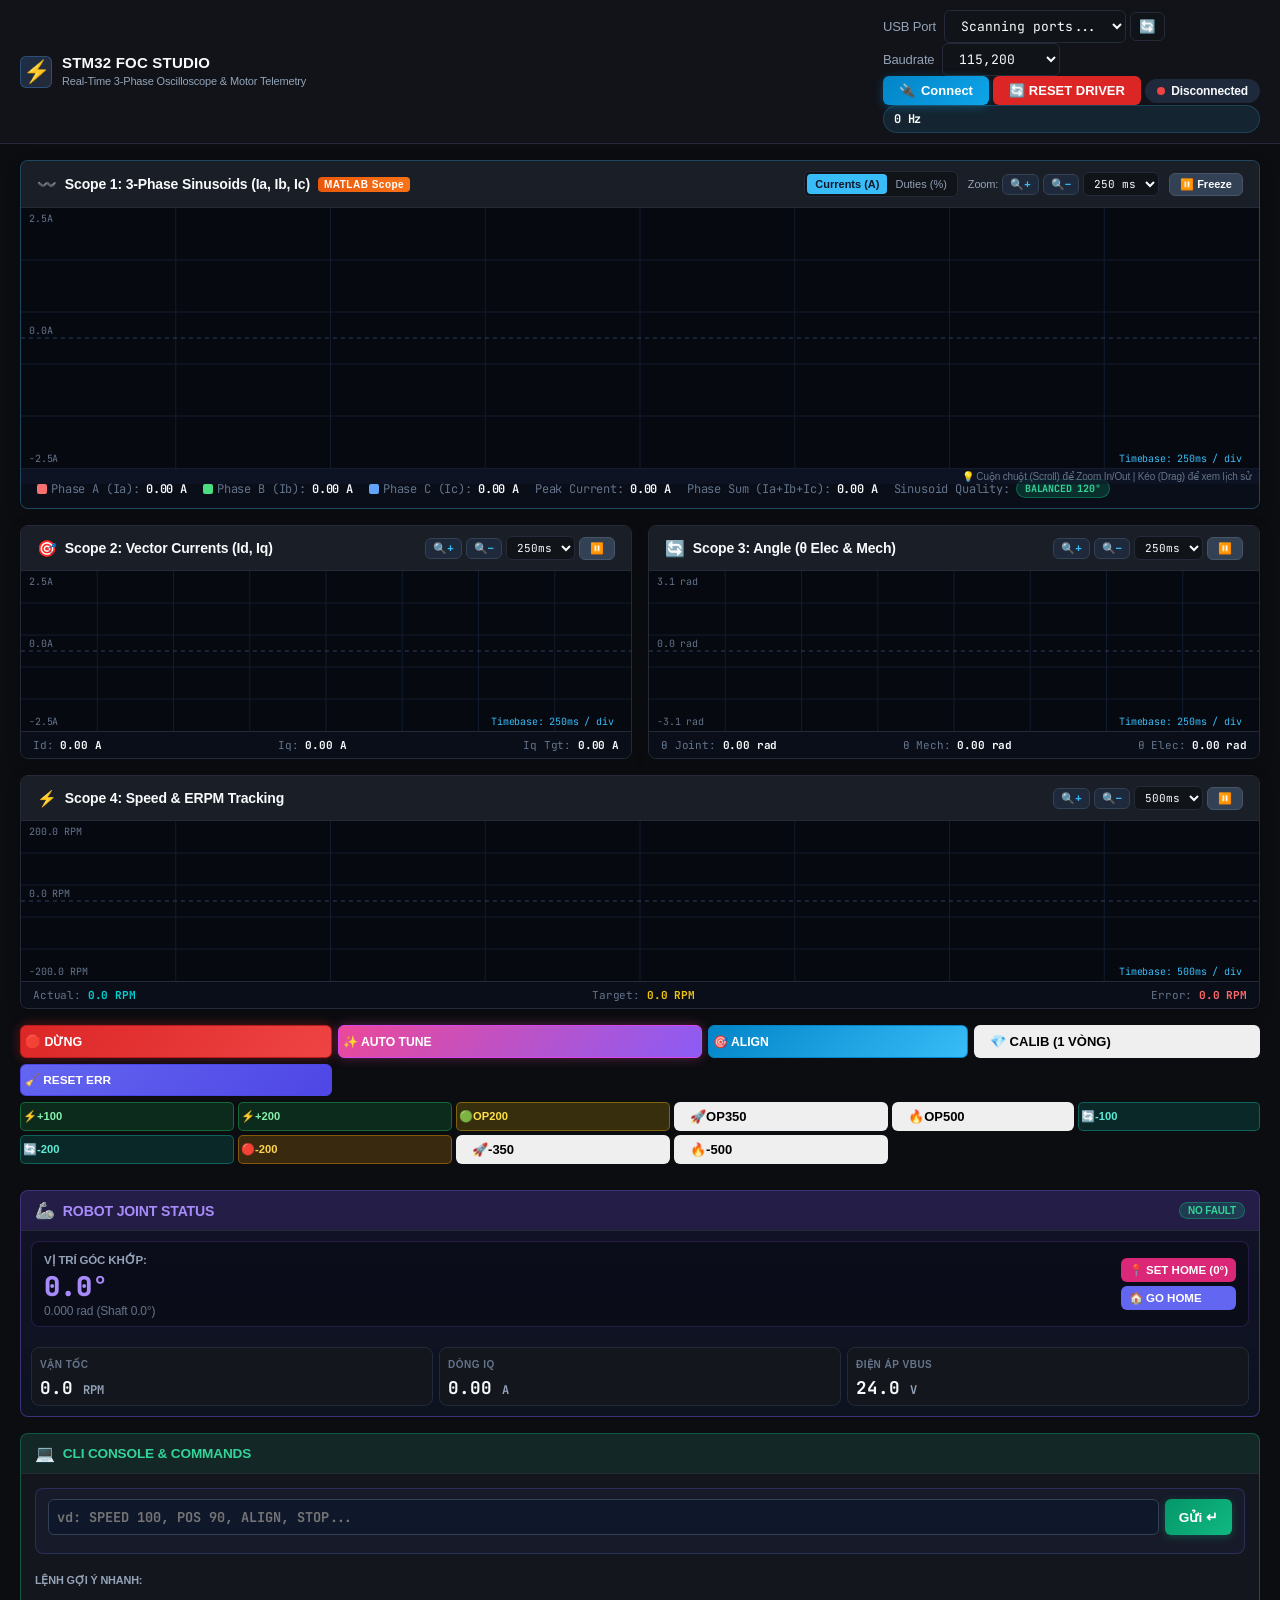
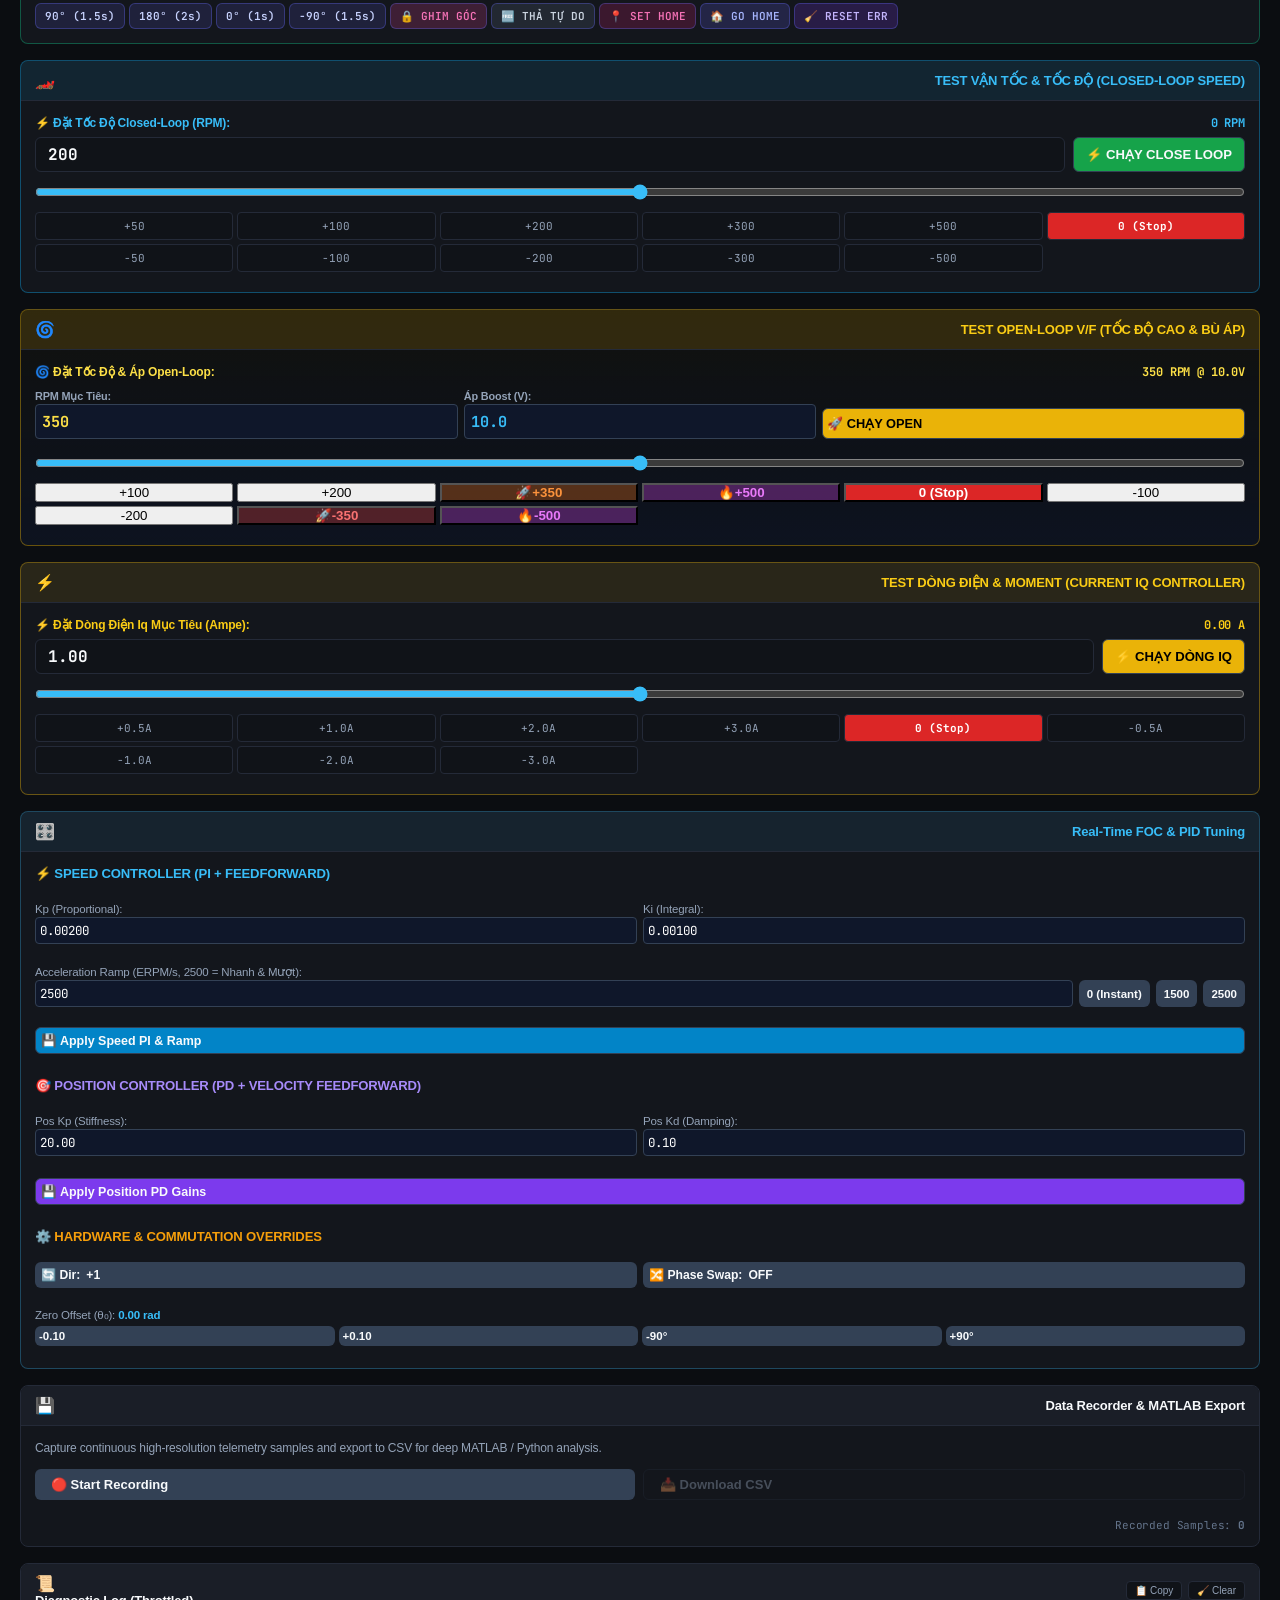
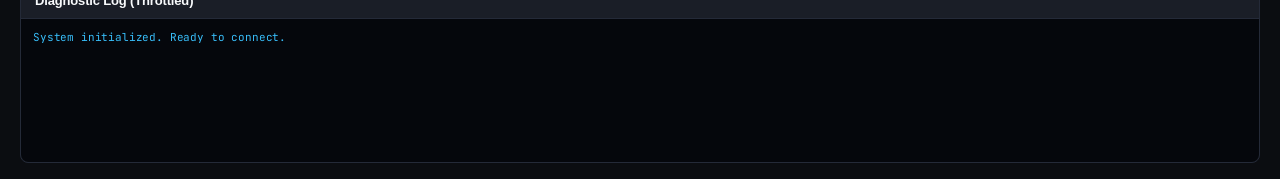
==== commit 19cd1e43: "update driver page" ====
--- a/software/app_driver/index.html
+++ b/software/app_driver/index.html
@@ -250,28 +250,43 @@
           <button id="btn-align" class="btn btn-align">
             🎯 ALIGN
           </button>
+          <button id="btn-calib" class="btn btn-calib" data-cmd="CALIB" title="Hiệu chuẩn 128 điểm Ben Katz (MIT Mini Cheetah) quay 1 vòng (~7s)">
+            💎 CALIB (1 VÒNG)
+          </button>
           <button id="btn-reset-err" class="btn btn-reseterr" data-cmd="RESET_ERR">
             🧹 RESET ERR
           </button>
         </div>
-        <div class="action-btn-row secondary-row">
+        <div class="action-btn-row secondary-row" style="flex-wrap: wrap; gap: 4px;">
           <button class="btn btn-chip-speed" data-cmd="SPEED 100">
-            ⚡ +100
+            ⚡+100
           </button>
           <button class="btn btn-chip-speed" data-cmd="SPEED 200">
-            ⚡ +200
+            ⚡+200
+          </button>
+          <button class="btn btn-chip-open" data-cmd="OPENLOOP 200 9.0" title="Open-Loop 200 RPM">
+            🟢OP200
+          </button>
+          <button class="btn btn-chip-turbo" data-cmd="OPENLOOP 350 10.5" title="Turbo Open-Loop 350 RPM (10.5V)">
+            🚀OP350
+          </button>
+          <button class="btn btn-chip-max" data-cmd="OPENLOOP 500 12.0" title="Max Speed Open-Loop 500 RPM (12.0V)">
+            🔥OP500
           </button>
           <button class="btn btn-chip-speed rev" data-cmd="SPEED -100">
-            🔄 -100
+            🔄-100
           </button>
           <button class="btn btn-chip-speed rev" data-cmd="SPEED -200">
-            🔄 -200
-          </button>
-          <button id="btn-openloop-fwd" class="btn btn-chip-open">
-            OPEN+
-          </button>
-          <button id="btn-openloop-rev" class="btn btn-chip-open rev">
-            OPEN-
+            🔄-200
+          </button>
+          <button class="btn btn-chip-open rev" data-cmd="OPENLOOP -200 9.0" title="Open-Loop -200 RPM">
+            🔴-200
+          </button>
+          <button class="btn btn-chip-turbo rev" data-cmd="OPENLOOP -350 10.5" title="Turbo Open-Loop -350 RPM">
+            🚀-350
+          </button>
+          <button class="btn btn-chip-max" data-cmd="OPENLOOP -500 12.0" title="Max Speed Open-Loop -500 RPM">
+            🔥-500
           </button>
         </div>
       </div>
@@ -359,7 +374,7 @@
       <div class="panel-card" style="border: 1px solid rgba(14, 165, 233, 0.4);">
         <div class="panel-header" style="background: rgba(14, 165, 233, 0.1);">
           <span class="panel-icon">🏎️</span>
-          <h4 style="color: #38bdf8;">TEST VẬN TỐC & TỐC ĐỘ (SPEED CONTROLLER)</h4>
+          <h4 style="color: #38bdf8;">TEST VẬN TỐC & TỐC ĐỘ (CLOSED-LOOP SPEED)</h4>
         </div>
         <div class="panel-body">
           <div class="control-row" style="margin-bottom: 6px;">
@@ -391,6 +406,49 @@
         </div>
       </div>
 
+      <!-- 🌀 TEST OPEN-LOOP V/F (TỐC ĐỘ CAO & BÙ ĐIỆN ÁP) -->
+      <div class="panel-card" style="border: 1px solid rgba(234, 179, 8, 0.4); background: linear-gradient(180deg, rgba(30, 27, 10, 0.3) 0%, rgba(15, 23, 42, 0.6) 100%);">
+        <div class="panel-header" style="background: rgba(234, 179, 8, 0.15);">
+          <span class="panel-icon">🌀</span>
+          <h4 style="color: #facc15;">TEST OPEN-LOOP V/F (TỐC ĐỘ CAO & BÙ ÁP)</h4>
+        </div>
+        <div class="panel-body">
+          <div class="control-row" style="margin-bottom: 6px;">
+            <div class="label-with-val">
+              <label style="color: #fde047; font-weight: bold;">🌀 Đặt Tốc Độ & Áp Open-Loop:</label>
+              <span class="slider-display" id="openloop-display" style="color: #fde047;">350 RPM @ 10.0V</span>
+            </div>
+            <div style="display: grid; grid-template-columns: 1.2fr 1fr 1.2fr; gap: 6px; margin-bottom: 6px;">
+              <div>
+                <label style="font-size: 0.68rem; color: #94a3b8;">RPM Mục Tiêu:</label>
+                <input type="number" id="input-openloop-rpm" value="350" step="50" min="-1000" max="1000" style="width: 100%; font-weight: bold; font-size: 0.95rem; padding: 6px; background: #0f172a; border: 1px solid #334155; color: #fde047; border-radius: 4px;">
+              </div>
+              <div>
+                <label style="font-size: 0.68rem; color: #94a3b8;">Áp Boost (V):</label>
+                <input type="number" id="input-openloop-volt" value="10.0" step="0.5" min="2.0" max="15.0" style="width: 100%; font-weight: bold; font-size: 0.95rem; padding: 6px; background: #0f172a; border: 1px solid #334155; color: #38bdf8; border-radius: 4px;">
+              </div>
+              <div style="display: flex; align-items: flex-end;">
+                <button id="btn-run-openloop" class="btn btn-action" style="width: 100%; background: #eab308; color: #000; font-weight: 800; font-size: 0.80rem; padding: 7px 4px;">
+                  🚀 CHẠY OPEN
+                </button>
+              </div>
+            </div>
+            <input type="range" id="slider-openloop" min="-600" max="600" step="50" value="0" style="margin-top: 4px;">
+            <div class="quick-speed-presets" style="margin-top: 6px;">
+              <button class="btn-open-preset" data-rpm="100" data-volt="9.0">+100</button>
+              <button class="btn-open-preset" data-rpm="200" data-volt="9.0">+200</button>
+              <button class="btn-open-preset" data-rpm="350" data-volt="10.5" style="background: rgba(249, 115, 22, 0.3); color: #fb923c; font-weight: bold;">🚀+350</button>
+              <button class="btn-open-preset" data-rpm="500" data-volt="12.0" style="background: rgba(217, 70, 239, 0.3); color: #e879f9; font-weight: bold;">🔥+500</button>
+              <button class="btn-open-preset" data-rpm="0" data-volt="0" style="background: #dc2626; color: #fff; font-weight: bold;">0 (Stop)</button>
+              <button class="btn-open-preset" data-rpm="-100" data-volt="9.0">-100</button>
+              <button class="btn-open-preset" data-rpm="-200" data-volt="9.0">-200</button>
+              <button class="btn-open-preset" data-rpm="-350" data-volt="10.5" style="background: rgba(239, 68, 68, 0.3); color: #f87171; font-weight: bold;">🚀-350</button>
+              <button class="btn-open-preset" data-rpm="-500" data-volt="12.0" style="background: rgba(217, 70, 239, 0.3); color: #e879f9; font-weight: bold;">🔥-500</button>
+            </div>
+          </div>
+        </div>
+      </div>
+
       <!-- ⚡ TEST DÒNG ĐIỆN & MOMENT (TARGET IQ CONTROLLER) -->
       <div class="panel-card" style="border: 1px solid rgba(234, 179, 8, 0.4);">
         <div class="panel-header" style="background: rgba(234, 179, 8, 0.1);">
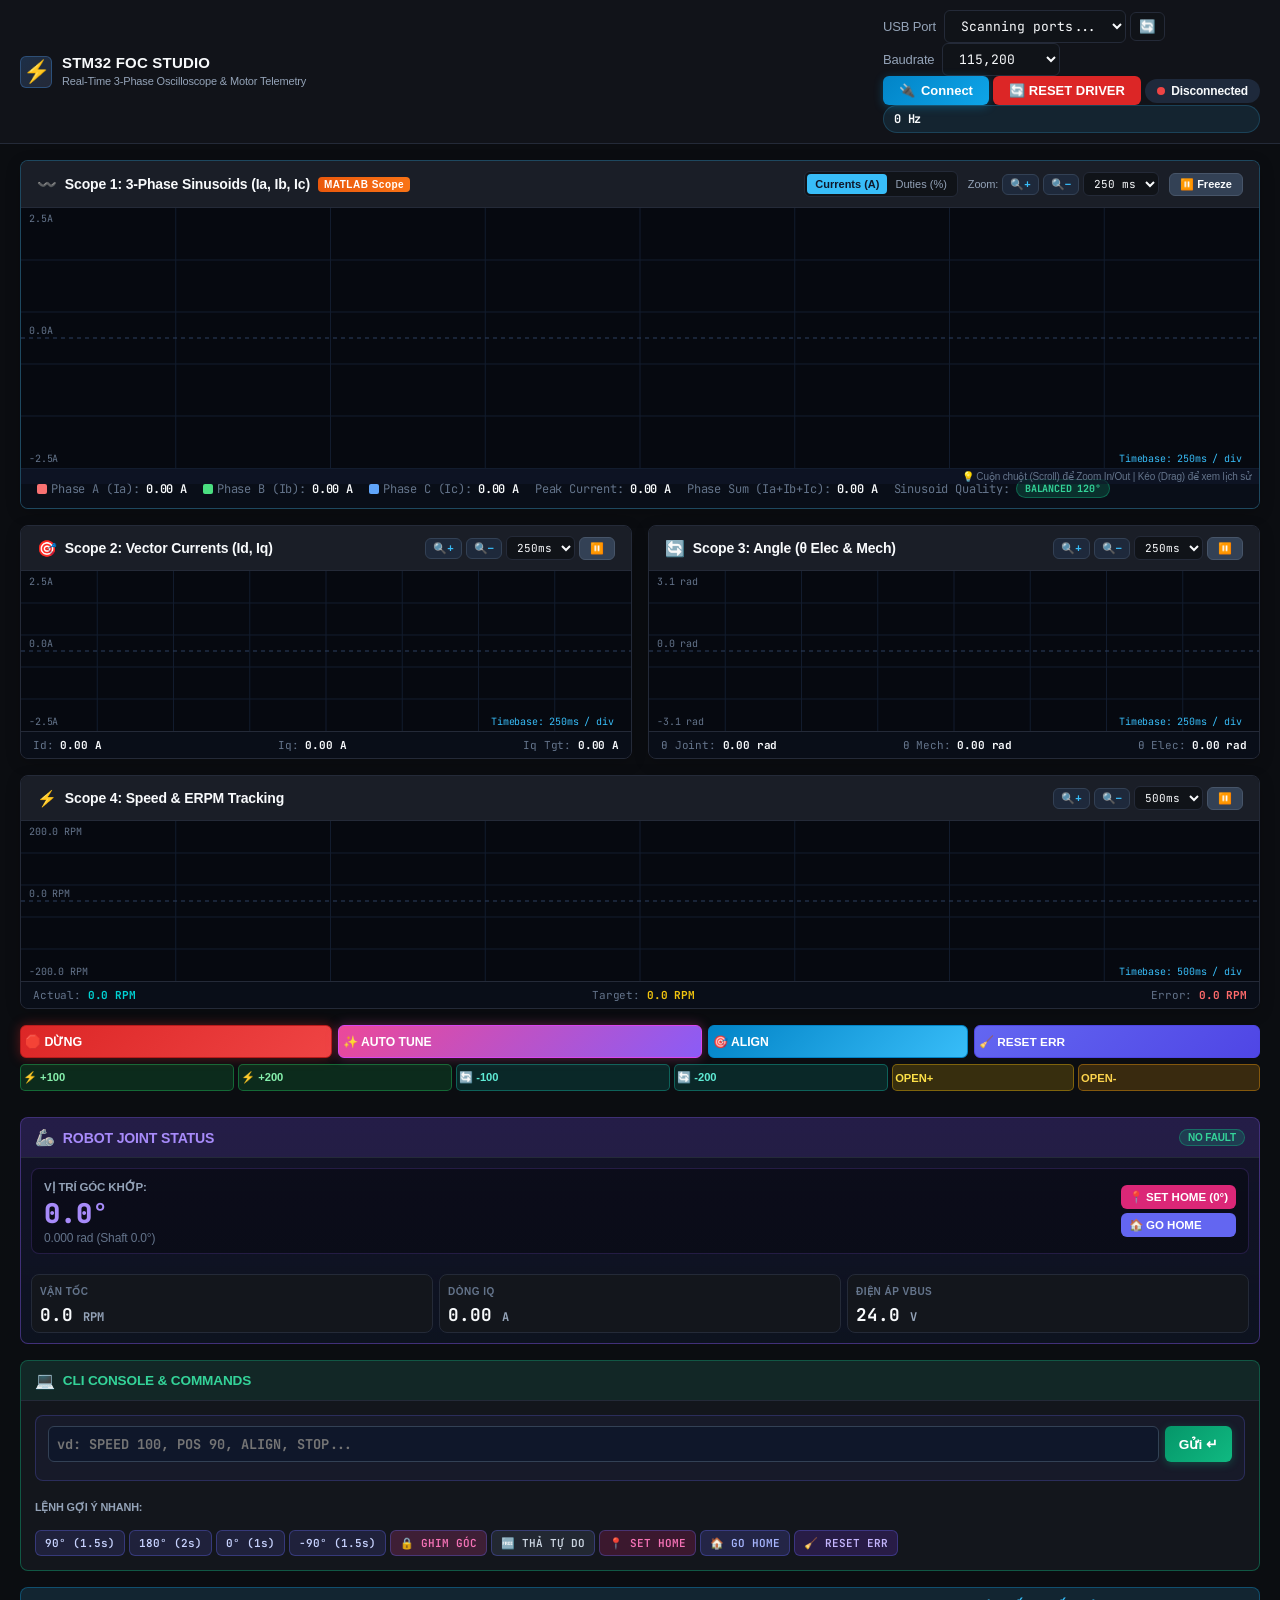
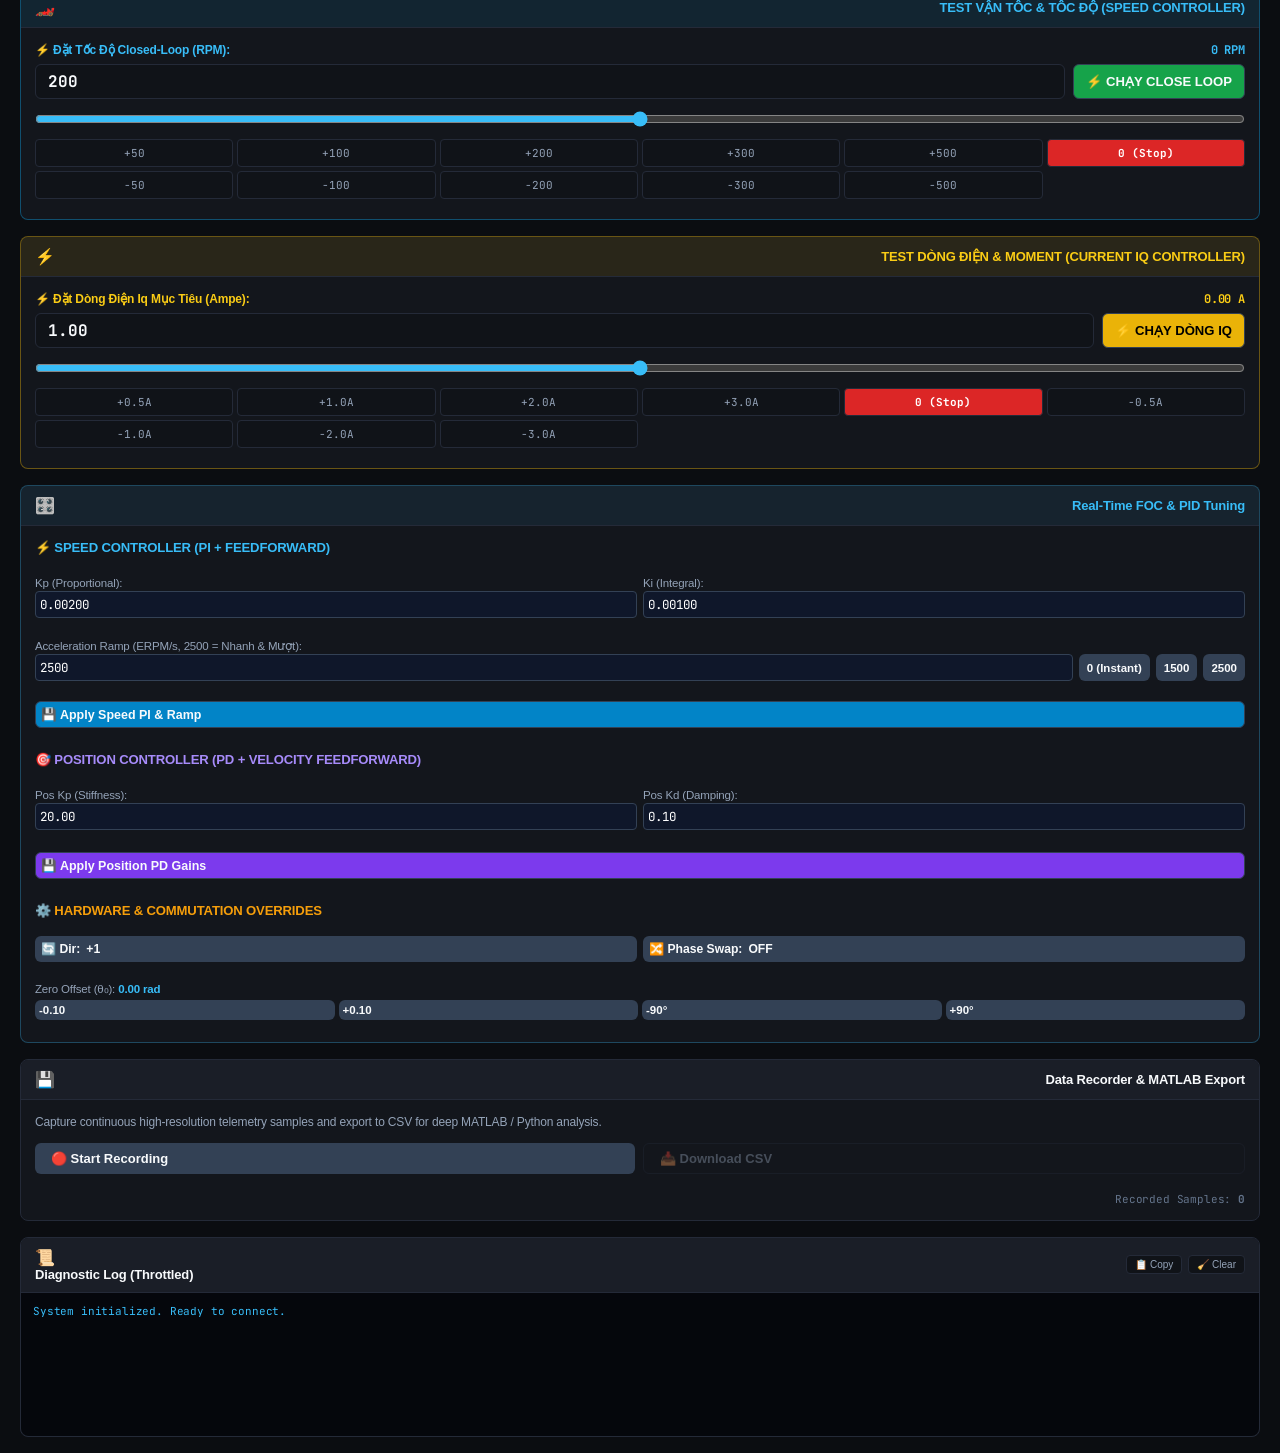
==== commit 27e74b04: "cycloid CNC" ====
--- a/software/app_driver/index.html
+++ b/software/app_driver/index.html
@@ -250,43 +250,28 @@
           <button id="btn-align" class="btn btn-align">
             🎯 ALIGN
           </button>
-          <button id="btn-calib" class="btn btn-calib" data-cmd="CALIB" title="Hiệu chuẩn 128 điểm Ben Katz (MIT Mini Cheetah) quay 1 vòng (~7s)">
-            💎 CALIB (1 VÒNG)
-          </button>
           <button id="btn-reset-err" class="btn btn-reseterr" data-cmd="RESET_ERR">
             🧹 RESET ERR
           </button>
         </div>
-        <div class="action-btn-row secondary-row" style="flex-wrap: wrap; gap: 4px;">
+        <div class="action-btn-row secondary-row">
           <button class="btn btn-chip-speed" data-cmd="SPEED 100">
-            ⚡+100
+            ⚡ +100
           </button>
           <button class="btn btn-chip-speed" data-cmd="SPEED 200">
-            ⚡+200
-          </button>
-          <button class="btn btn-chip-open" data-cmd="OPENLOOP 200 9.0" title="Open-Loop 200 RPM">
-            🟢OP200
-          </button>
-          <button class="btn btn-chip-turbo" data-cmd="OPENLOOP 350 10.5" title="Turbo Open-Loop 350 RPM (10.5V)">
-            🚀OP350
-          </button>
-          <button class="btn btn-chip-max" data-cmd="OPENLOOP 500 12.0" title="Max Speed Open-Loop 500 RPM (12.0V)">
-            🔥OP500
+            ⚡ +200
           </button>
           <button class="btn btn-chip-speed rev" data-cmd="SPEED -100">
-            🔄-100
+            🔄 -100
           </button>
           <button class="btn btn-chip-speed rev" data-cmd="SPEED -200">
-            🔄-200
-          </button>
-          <button class="btn btn-chip-open rev" data-cmd="OPENLOOP -200 9.0" title="Open-Loop -200 RPM">
-            🔴-200
-          </button>
-          <button class="btn btn-chip-turbo rev" data-cmd="OPENLOOP -350 10.5" title="Turbo Open-Loop -350 RPM">
-            🚀-350
-          </button>
-          <button class="btn btn-chip-max" data-cmd="OPENLOOP -500 12.0" title="Max Speed Open-Loop -500 RPM">
-            🔥-500
+            🔄 -200
+          </button>
+          <button id="btn-openloop-fwd" class="btn btn-chip-open">
+            OPEN+
+          </button>
+          <button id="btn-openloop-rev" class="btn btn-chip-open rev">
+            OPEN-
           </button>
         </div>
       </div>
@@ -374,7 +359,7 @@
       <div class="panel-card" style="border: 1px solid rgba(14, 165, 233, 0.4);">
         <div class="panel-header" style="background: rgba(14, 165, 233, 0.1);">
           <span class="panel-icon">🏎️</span>
-          <h4 style="color: #38bdf8;">TEST VẬN TỐC & TỐC ĐỘ (CLOSED-LOOP SPEED)</h4>
+          <h4 style="color: #38bdf8;">TEST VẬN TỐC & TỐC ĐỘ (SPEED CONTROLLER)</h4>
         </div>
         <div class="panel-body">
           <div class="control-row" style="margin-bottom: 6px;">
@@ -406,49 +391,6 @@
         </div>
       </div>
 
-      <!-- 🌀 TEST OPEN-LOOP V/F (TỐC ĐỘ CAO & BÙ ĐIỆN ÁP) -->
-      <div class="panel-card" style="border: 1px solid rgba(234, 179, 8, 0.4); background: linear-gradient(180deg, rgba(30, 27, 10, 0.3) 0%, rgba(15, 23, 42, 0.6) 100%);">
-        <div class="panel-header" style="background: rgba(234, 179, 8, 0.15);">
-          <span class="panel-icon">🌀</span>
-          <h4 style="color: #facc15;">TEST OPEN-LOOP V/F (TỐC ĐỘ CAO & BÙ ÁP)</h4>
-        </div>
-        <div class="panel-body">
-          <div class="control-row" style="margin-bottom: 6px;">
-            <div class="label-with-val">
-              <label style="color: #fde047; font-weight: bold;">🌀 Đặt Tốc Độ & Áp Open-Loop:</label>
-              <span class="slider-display" id="openloop-display" style="color: #fde047;">350 RPM @ 10.0V</span>
-            </div>
-            <div style="display: grid; grid-template-columns: 1.2fr 1fr 1.2fr; gap: 6px; margin-bottom: 6px;">
-              <div>
-                <label style="font-size: 0.68rem; color: #94a3b8;">RPM Mục Tiêu:</label>
-                <input type="number" id="input-openloop-rpm" value="350" step="50" min="-1000" max="1000" style="width: 100%; font-weight: bold; font-size: 0.95rem; padding: 6px; background: #0f172a; border: 1px solid #334155; color: #fde047; border-radius: 4px;">
-              </div>
-              <div>
-                <label style="font-size: 0.68rem; color: #94a3b8;">Áp Boost (V):</label>
-                <input type="number" id="input-openloop-volt" value="10.0" step="0.5" min="2.0" max="15.0" style="width: 100%; font-weight: bold; font-size: 0.95rem; padding: 6px; background: #0f172a; border: 1px solid #334155; color: #38bdf8; border-radius: 4px;">
-              </div>
-              <div style="display: flex; align-items: flex-end;">
-                <button id="btn-run-openloop" class="btn btn-action" style="width: 100%; background: #eab308; color: #000; font-weight: 800; font-size: 0.80rem; padding: 7px 4px;">
-                  🚀 CHẠY OPEN
-                </button>
-              </div>
-            </div>
-            <input type="range" id="slider-openloop" min="-600" max="600" step="50" value="0" style="margin-top: 4px;">
-            <div class="quick-speed-presets" style="margin-top: 6px;">
-              <button class="btn-open-preset" data-rpm="100" data-volt="9.0">+100</button>
-              <button class="btn-open-preset" data-rpm="200" data-volt="9.0">+200</button>
-              <button class="btn-open-preset" data-rpm="350" data-volt="10.5" style="background: rgba(249, 115, 22, 0.3); color: #fb923c; font-weight: bold;">🚀+350</button>
-              <button class="btn-open-preset" data-rpm="500" data-volt="12.0" style="background: rgba(217, 70, 239, 0.3); color: #e879f9; font-weight: bold;">🔥+500</button>
-              <button class="btn-open-preset" data-rpm="0" data-volt="0" style="background: #dc2626; color: #fff; font-weight: bold;">0 (Stop)</button>
-              <button class="btn-open-preset" data-rpm="-100" data-volt="9.0">-100</button>
-              <button class="btn-open-preset" data-rpm="-200" data-volt="9.0">-200</button>
-              <button class="btn-open-preset" data-rpm="-350" data-volt="10.5" style="background: rgba(239, 68, 68, 0.3); color: #f87171; font-weight: bold;">🚀-350</button>
-              <button class="btn-open-preset" data-rpm="-500" data-volt="12.0" style="background: rgba(217, 70, 239, 0.3); color: #e879f9; font-weight: bold;">🔥-500</button>
-            </div>
-          </div>
-        </div>
-      </div>
-
       <!-- ⚡ TEST DÒNG ĐIỆN & MOMENT (TARGET IQ CONTROLLER) -->
       <div class="panel-card" style="border: 1px solid rgba(234, 179, 8, 0.4);">
         <div class="panel-header" style="background: rgba(234, 179, 8, 0.1);">
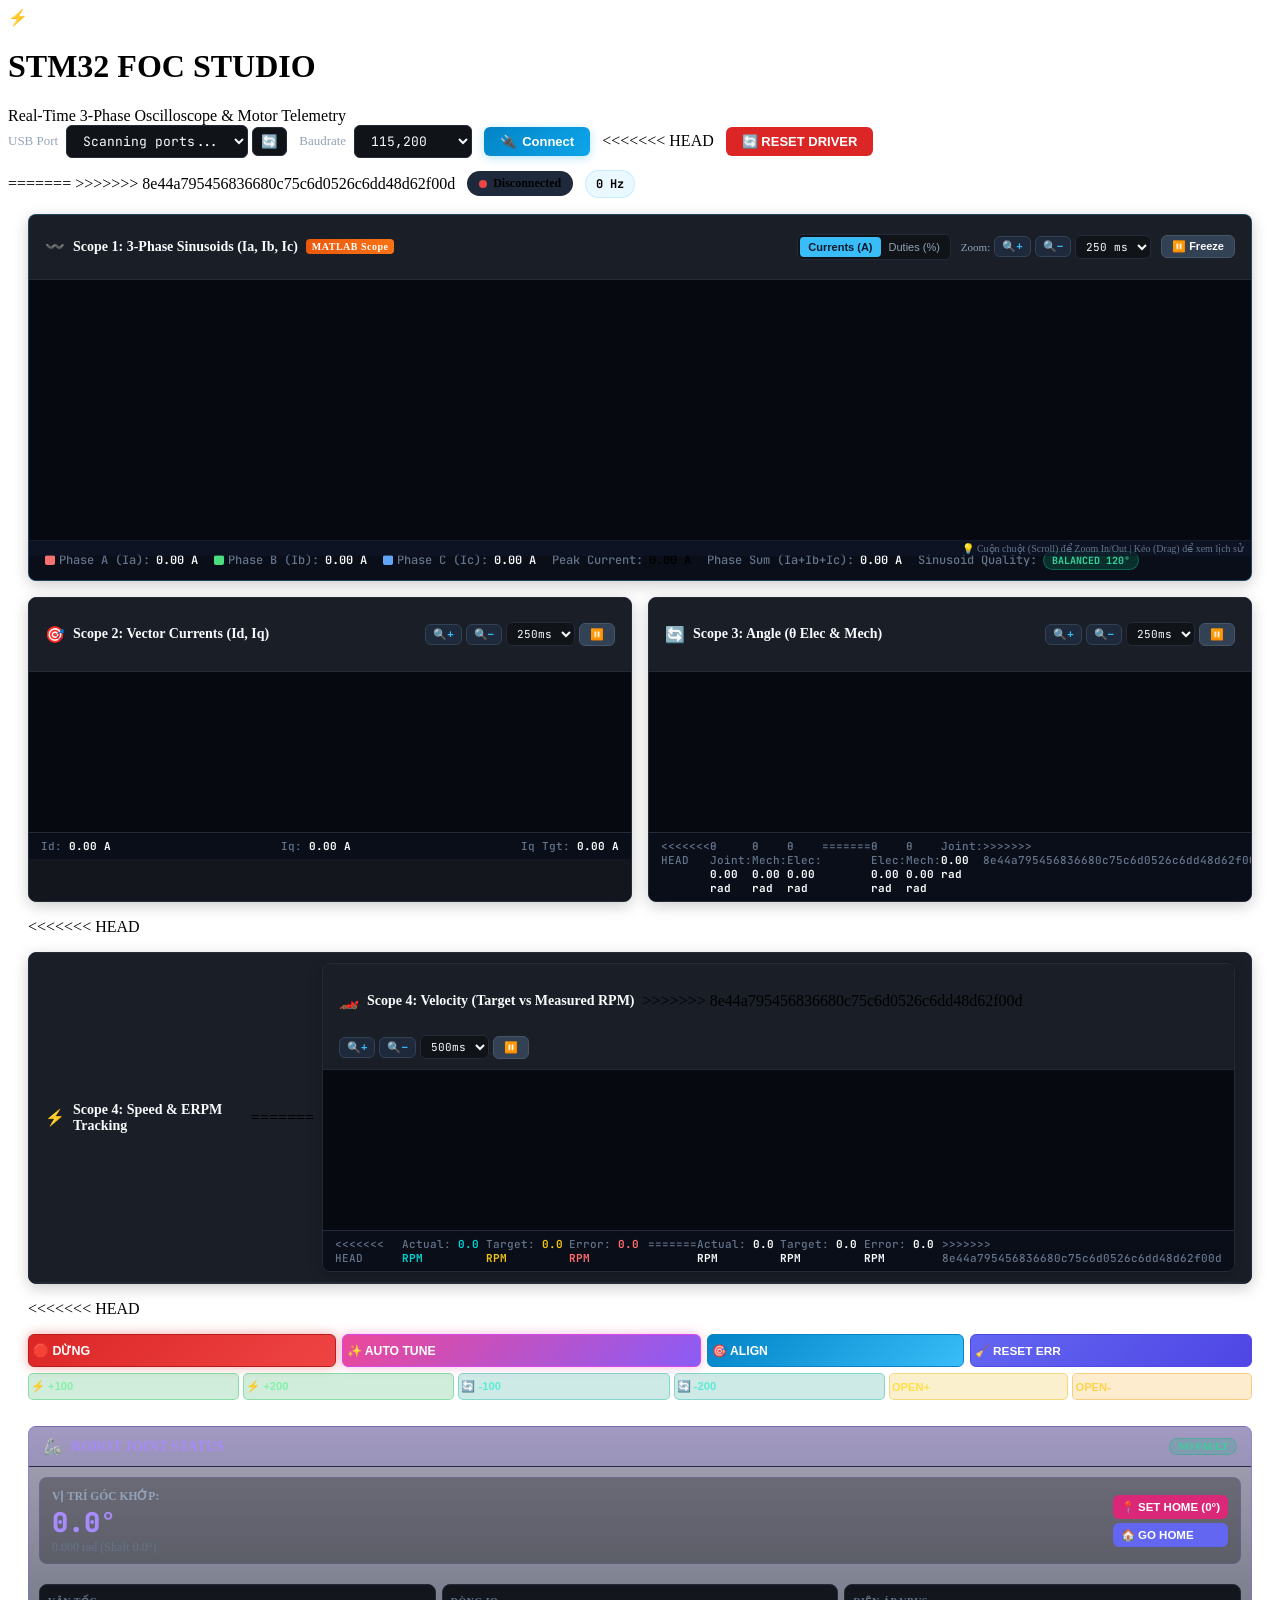
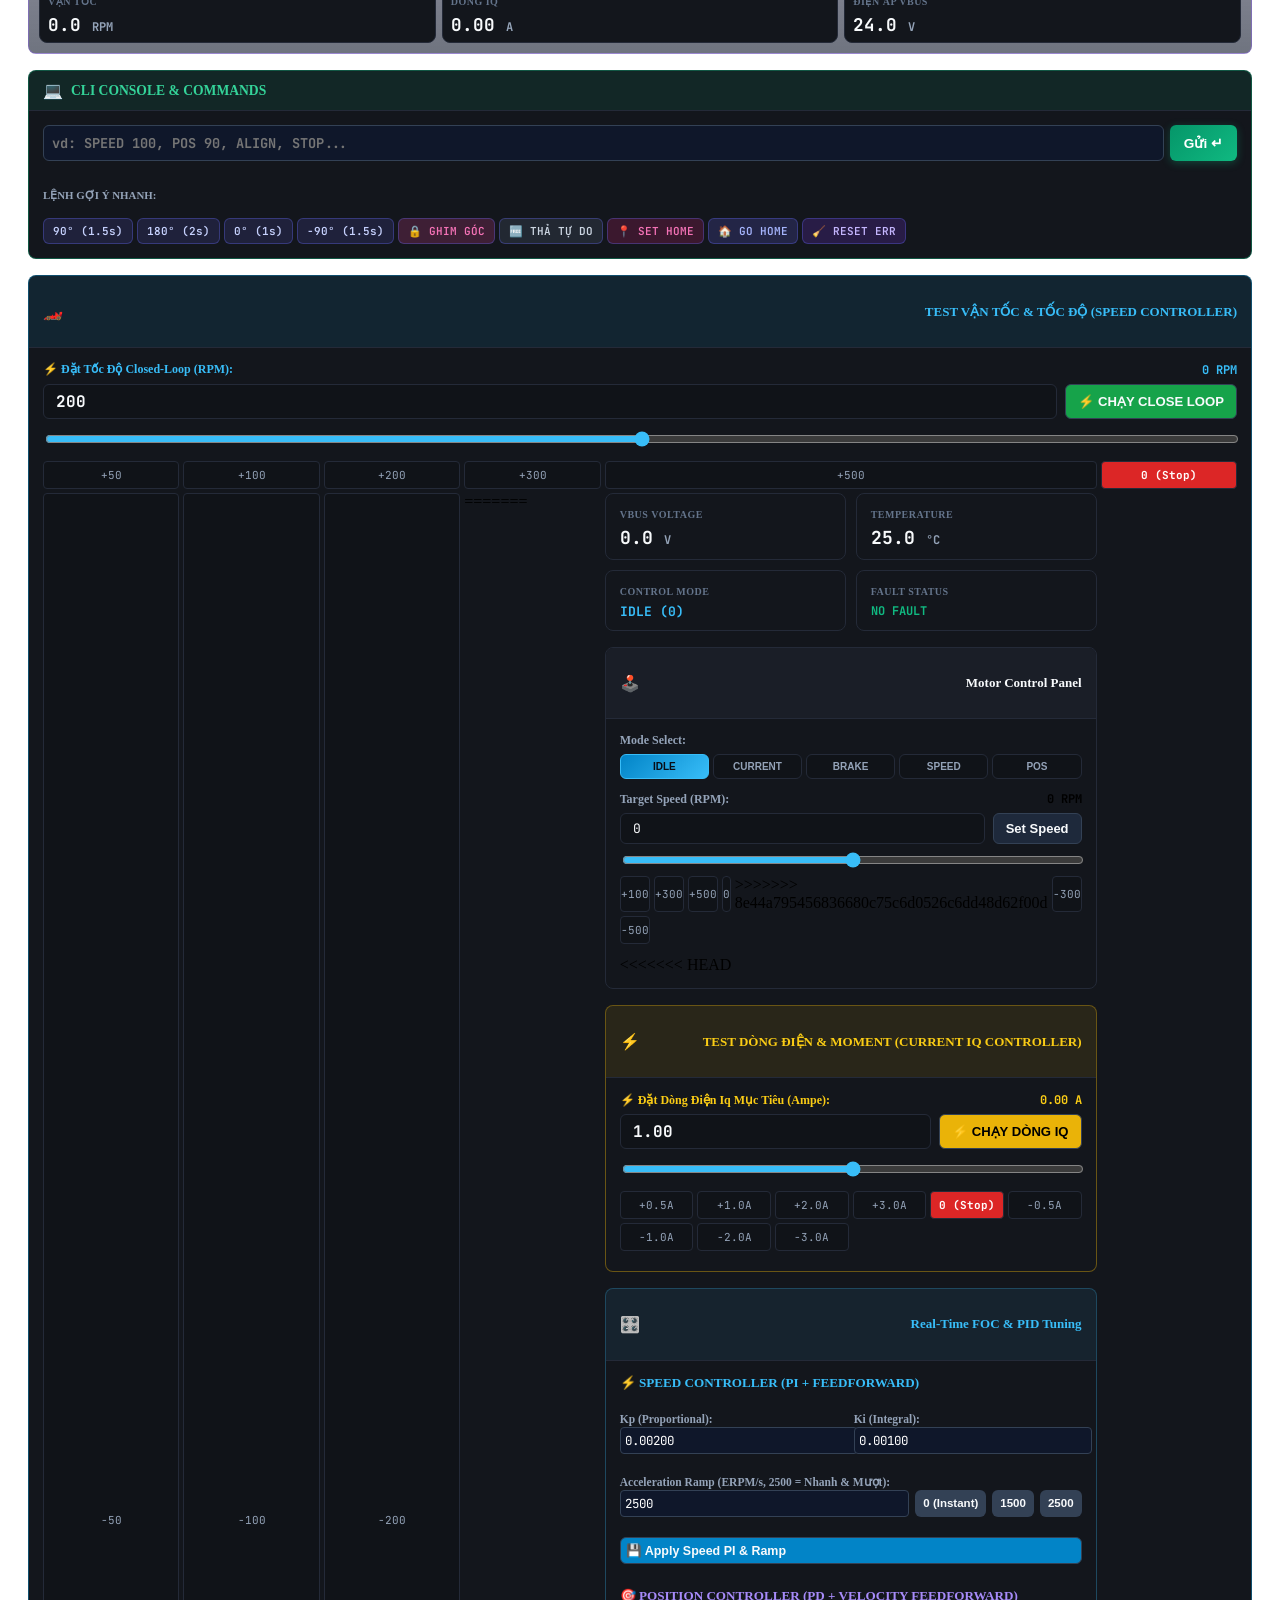
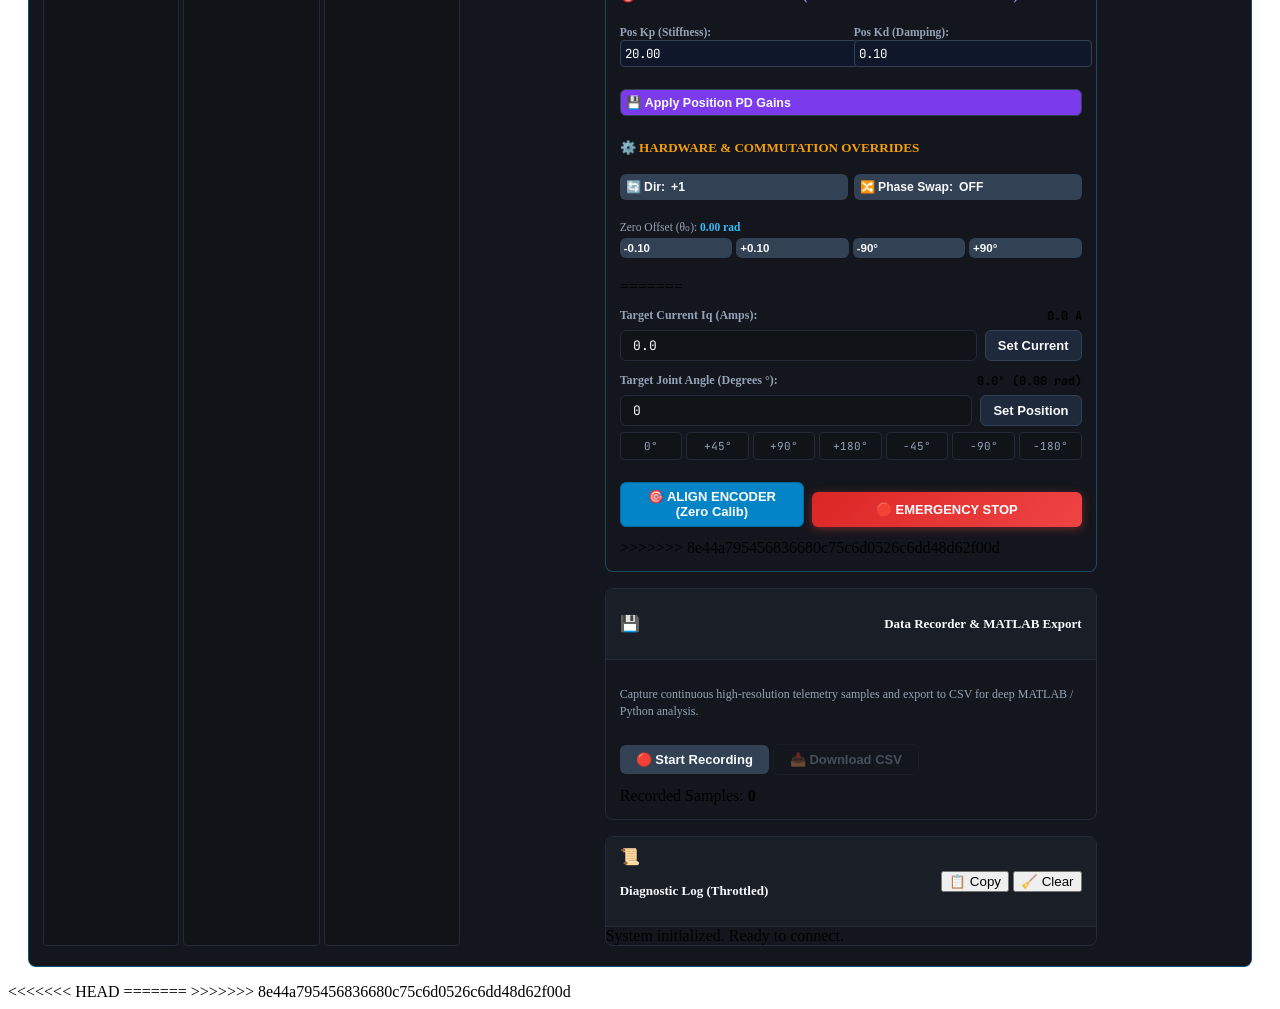
==== commit 51b01377: "cycloid cnc" ====
--- a/software/app_driver/index.html
+++ b/software/app_driver/index.html
@@ -46,10 +46,13 @@
         <span class="btn-icon">🔌</span> Connect
       </button>
 
+<<<<<<< HEAD
       <button id="btn-reset-driver" class="btn" style="background: #dc2626; color: white; font-weight: bold; border-color: #b91c1c;" title="Reset Vi Điều Khiển & Xóa Lỗi">
         🔄 RESET DRIVER
       </button>
 
+=======
+>>>>>>> 8e44a795456836680c75c6d0526c6dd48d62f00d
       <div class="status-badge" id="conn-status">
         <span class="dot"></span>
         <span class="text">Disconnected</span>
@@ -194,20 +197,35 @@
             <canvas id="canvas-scope3"></canvas>
           </div>
           <div class="hud-bar-compact">
+<<<<<<< HEAD
             <span>θ Joint: <b id="val-joint">0.00 rad</b></span>
             <span>θ Mech: <b id="val-mech">0.00 rad</b></span>
             <span>θ Elec: <b id="val-phase">0.00 rad</b></span>
-          </div>
-        </div>
-
-      </div>
-
+=======
+            <span>θ Elec: <b id="val-phase">0.00 rad</b></span>
+            <span>θ Mech: <b id="val-mech">0.00 rad</b></span>
+            <span>Joint: <b id="val-joint">0.00 rad</b></span>
+>>>>>>> 8e44a795456836680c75c6d0526c6dd48d62f00d
+          </div>
+        </div>
+
+      </div>
+
+<<<<<<< HEAD
       <!-- Scope 4: Speed & ERPM Tracking -->
       <div class="scope-card" id="card-scope4">
         <div class="scope-header">
           <div class="scope-title">
             <span class="scope-icon">⚡</span>
             <h4>Scope 4: Speed & ERPM Tracking</h4>
+=======
+      <!-- Scope 4: Speed Tracking -->
+      <div class="scope-card" id="card-scope4">
+        <div class="scope-header">
+          <div class="scope-title">
+            <span class="scope-icon">🏎️</span>
+            <h4>Scope 4: Velocity (Target vs Measured RPM)</h4>
+>>>>>>> 8e44a795456836680c75c6d0526c6dd48d62f00d
             <span class="frozen-badge" id="freeze-tag-scope4" style="display:none;">⏸️ FROZEN</span>
           </div>
           <div class="scope-controls-compact">
@@ -227,14 +245,21 @@
           <canvas id="canvas-scope4"></canvas>
         </div>
         <div class="hud-bar-compact">
+<<<<<<< HEAD
           <span>Actual: <b id="val-rpm" style="color: #00d2d3;">0.0 RPM</b></span>
           <span>Target: <b id="val-rpm-tgt" style="color: #f1c40f;">0.0 RPM</b></span>
           <span>Error: <b id="val-rpm-err" style="color: #ff6b6b;">0.0 RPM</b></span>
+=======
+          <span>Actual: <b id="val-rpm" class="highlight">0.0 RPM</b></span>
+          <span>Target: <b id="val-rpm-tgt">0.0 RPM</b></span>
+          <span>Error: <b id="val-rpm-err">0.0 RPM</b></span>
+>>>>>>> 8e44a795456836680c75c6d0526c6dd48d62f00d
         </div>
       </div>
 
     </section>
 
+<<<<<<< HEAD
     <!-- Right Column: Telemetry & Smart Robot Joint Controller -->
     <aside class="sidebar-column">
       
@@ -384,10 +409,71 @@
               <button class="btn-preset" data-speed="-50">-50</button>
               <button class="btn-preset" data-speed="-100">-100</button>
               <button class="btn-preset" data-speed="-200">-200</button>
+=======
+    <!-- Right Column: Telemetry Dashboard, Control & Throttled Logger -->
+    <aside class="sidebar-column">
+      
+      <!-- Metrics Overview Cards -->
+      <div class="metrics-grid">
+        <div class="metric-card">
+          <span class="m-label">VBUS VOLTAGE</span>
+          <div class="m-value"><span id="val-vbus">0.0</span> <small>V</small></div>
+        </div>
+        <div class="metric-card">
+          <span class="m-label">TEMPERATURE</span>
+          <div class="m-value"><span id="val-temp">25.0</span> <small>°C</small></div>
+        </div>
+        <div class="metric-card">
+          <span class="m-label">CONTROL MODE</span>
+          <div class="m-value mode-badge" id="val-mode">IDLE (0)</div>
+        </div>
+        <div class="metric-card">
+          <span class="m-label">FAULT STATUS</span>
+          <div class="m-value fault-badge status-good" id="val-fault">NO FAULT</div>
+        </div>
+      </div>
+
+      <!-- Motor Control Panel -->
+      <div class="panel-card">
+        <div class="panel-header">
+          <span class="panel-icon">🕹️</span>
+          <h4>Motor Control Panel</h4>
+        </div>
+
+        <div class="panel-body">
+          <div class="control-row">
+            <label>Mode Select:</label>
+            <div class="mode-buttons">
+              <button class="btn-mode active" data-mode="0">IDLE</button>
+              <button class="btn-mode" data-mode="1">CURRENT</button>
+              <button class="btn-mode" data-mode="2">BRAKE</button>
+              <button class="btn-mode" data-mode="3">SPEED</button>
+              <button class="btn-mode" data-mode="4">POS</button>
+            </div>
+          </div>
+
+          <!-- Speed Input -->
+          <div class="control-row">
+            <div class="label-with-val">
+              <label>Target Speed (RPM):</label>
+              <span class="slider-display" id="speed-display">0 RPM</span>
+            </div>
+            <div class="input-action-row">
+              <input type="number" id="input-speed" value="0" step="50" min="-3000" max="3000">
+              <button id="btn-set-speed" class="btn btn-action">Set Speed</button>
+            </div>
+            <input type="range" id="slider-speed" min="-1000" max="1000" step="50" value="0">
+            <div class="quick-speed-presets">
+              <button class="btn-preset" data-speed="100">+100</button>
+              <button class="btn-preset" data-speed="300">+300</button>
+              <button class="btn-preset" data-speed="500">+500</button>
+              <button class="btn-preset" data-speed="0">0</button>
+>>>>>>> 8e44a795456836680c75c6d0526c6dd48d62f00d
               <button class="btn-preset" data-speed="-300">-300</button>
               <button class="btn-preset" data-speed="-500">-500</button>
             </div>
           </div>
+<<<<<<< HEAD
         </div>
       </div>
 
@@ -496,6 +582,51 @@
               <button class="btn-offset-nudge btn btn-secondary" data-nudge="+1.57" style="font-size: 0.72rem; padding: 4px;">+90°</button>
             </div>
           </div>
+=======
+
+          <!-- Current Input -->
+          <div class="control-row">
+            <div class="label-with-val">
+              <label>Target Current Iq (Amps):</label>
+              <span class="slider-display" id="iq-display">0.0 A</span>
+            </div>
+            <div class="input-action-row">
+              <input type="number" id="input-iq" value="0.0" step="0.2" min="-25" max="25">
+              <button id="btn-set-iq" class="btn btn-action">Set Current</button>
+            </div>
+          </div>
+
+          <!-- Position / Angle Input -->
+          <div class="control-row">
+            <div class="label-with-val">
+              <label>Target Joint Angle (Degrees °):</label>
+              <span class="slider-display" id="pos-display">0.0° (0.00 rad)</span>
+            </div>
+            <div class="input-action-row">
+              <input type="number" id="input-pos" value="0" step="5" min="-180" max="180">
+              <button id="btn-set-pos" class="btn btn-action">Set Position</button>
+            </div>
+            <div class="quick-pos-presets">
+              <button class="btn-pos-preset" data-deg="0">0°</button>
+              <button class="btn-pos-preset" data-deg="45">+45°</button>
+              <button class="btn-pos-preset" data-deg="90">+90°</button>
+              <button class="btn-pos-preset" data-deg="180">+180°</button>
+              <button class="btn-pos-preset" data-deg="-45">-45°</button>
+              <button class="btn-pos-preset" data-deg="-90">-90°</button>
+              <button class="btn-pos-preset" data-deg="-180">-180°</button>
+            </div>
+          </div>
+
+          <!-- Action Buttons -->
+          <div class="action-buttons-row" style="display: flex; gap: 8px; margin-top: 10px;">
+            <button id="btn-align" class="btn btn-action" style="flex: 1; background: #0284c7; border-color: #0369a1; color: white;">
+              🎯 ALIGN ENCODER (Zero Calib)
+            </button>
+            <button id="btn-estop" class="btn btn-danger" style="flex: 1.5;">
+              🛑 EMERGENCY STOP
+            </button>
+          </div>
+>>>>>>> 8e44a795456836680c75c6d0526c6dd48d62f00d
         </div>
       </div>
 
@@ -541,6 +672,10 @@
     </aside>
   </main>
 
+<<<<<<< HEAD
   <script src="app.js?v=4"></script>
+=======
+  <script src="app.js"></script>
+>>>>>>> 8e44a795456836680c75c6d0526c6dd48d62f00d
 </body>
 </html>
--- a/software/app_driver/style.css
+++ b/software/app_driver/style.css
@@ -1,4 +1,5 @@
 /* ==========================================================================
+<<<<<<< HEAD
    DSH Web UI - STM32 Joint Driver Studio Design System
    ========================================================================== */
 
@@ -50,6 +51,49 @@
 
   --font-sans: -apple-system, BlinkMacSystemFont, "Segoe UI", Roboto, "Helvetica Neue", "PingFang SC", sans-serif;
   --font-mono: "JetBrains Mono", ui-monospace, SFMono-Regular, Menlo, Monaco, Consolas, monospace;
+=======
+   STM32 FOC Telemetry & Oscilloscope Studio - Stylesheet
+   ========================================================================== */
+
+:root {
+  --bg-dark: #07090e;
+  --bg-card: #0e1420;
+  --bg-card-header: #141d2e;
+  --bg-input: #172235;
+  --border-color: #1e2d42;
+  --border-active: #38bdf8;
+  
+  --text-main: #f1f5f9;
+  --text-muted: #94a3b8;
+  --text-dim: #64748b;
+  
+  --phase-a: #ff4757;
+  --phase-b: #2ed573;
+  --phase-c: #1e90ff;
+  
+  --color-id: #00d2d3;
+  --color-iq: #e056fd;
+  --color-iq-tgt: #f1c40f;
+  
+  --color-elec: #ff9f43;
+  --color-mech: #54a0ff;
+  
+  --color-rpm-meas: #00e5ff;
+  --color-rpm-tgt: #ffb142;
+  
+  --accent-cyan: #00f2fe;
+  --accent-blue: #4facfe;
+  --status-good: #10b981;
+  --status-warn: #f59e0b;
+  --status-bad: #ef4444;
+  
+  --radius-sm: 6px;
+  --radius-md: 10px;
+  --radius-lg: 14px;
+  
+  --font-sans: 'Inter', -apple-system, BlinkMacSystemFont, sans-serif;
+  --font-mono: 'JetBrains Mono', monospace;
+>>>>>>> 8e44a795456836680c75c6d0526c6dd48d62f00d
 }
 
 * {
@@ -66,6 +110,7 @@
   display: flex;
   flex-direction: column;
   overflow-x: hidden;
+<<<<<<< HEAD
   letter-spacing: -0.01em;
 }
 
@@ -92,11 +137,25 @@
   -webkit-backdrop-filter: blur(12px);
   border-bottom: 1px solid var(--border-color);
   padding: 10px 20px;
+=======
+}
+
+/* Header Bar */
+.app-header {
+  background: var(--bg-card);
+  border-bottom: 1px solid var(--border-color);
+  padding: 12px 24px;
+>>>>>>> 8e44a795456836680c75c6d0526c6dd48d62f00d
   display: flex;
   justify-content: space-between;
   align-items: center;
   flex-wrap: wrap;
+<<<<<<< HEAD
   gap: 12px;
+=======
+  gap: 16px;
+  box-shadow: 0 4px 20px rgba(0, 0, 0, 0.4);
+>>>>>>> 8e44a795456836680c75c6d0526c6dd48d62f00d
   position: sticky;
   top: 0;
   z-index: 100;
@@ -105,6 +164,7 @@
 .brand {
   display: flex;
   align-items: center;
+<<<<<<< HEAD
   gap: 10px;
 }
 
@@ -125,13 +185,36 @@
   font-weight: 700;
   color: var(--text-main);
   letter-spacing: 0.2px;
+=======
+  gap: 12px;
+}
+
+.logo-icon {
+  font-size: 28px;
+  background: linear-gradient(135deg, #00f2fe, #4facfe);
+  -webkit-background-clip: text;
+  -webkit-text-fill-color: transparent;
+  filter: drop-shadow(0 0 10px rgba(0, 242, 254, 0.5));
+}
+
+.brand-text h1 {
+  font-size: 18px;
+  font-weight: 800;
+  letter-spacing: 0.5px;
+  background: linear-gradient(90deg, #ffffff, #94a3b8);
+  -webkit-background-clip: text;
+  -webkit-text-fill-color: transparent;
+>>>>>>> 8e44a795456836680c75c6d0526c6dd48d62f00d
 }
 
 .brand-text .subtitle {
   font-size: 11px;
+<<<<<<< HEAD
   color: var(--text-muted);
 }
   font-size: 11px;
+=======
+>>>>>>> 8e44a795456836680c75c6d0526c6dd48d62f00d
   color: var(--text-dim);
   font-weight: 500;
 }
@@ -302,6 +385,7 @@
 /* Main Workspace Layout */
 .workspace {
   display: grid;
+<<<<<<< HEAD
   grid-template-columns: 1fr minmax(430px, 480px);
   gap: 16px;
   padding: 16px 20px;
@@ -312,6 +396,15 @@
 }
 
 @media (max-width: 1280px) {
+=======
+  grid-template-columns: 1fr 380px;
+  gap: 16px;
+  padding: 16px 24px;
+  flex: 1;
+}
+
+@media (max-width: 1200px) {
+>>>>>>> 8e44a795456836680c75c6d0526c6dd48d62f00d
   .workspace {
     grid-template-columns: 1fr;
   }
@@ -804,6 +897,7 @@
   gap: 4px;
 }
 
+<<<<<<< HEAD
 /* CLI & Quick Command Chips */
 .cli-container {
   background: rgba(99, 102, 241, 0.06);
@@ -1057,6 +1151,22 @@
   background: #334155;
   color: white;
   border-color: #64748b;
+=======
+.btn-preset, .btn-pos-preset {
+  background: var(--bg-input);
+  border: 1px solid var(--border-color);
+  color: var(--text-muted);
+  padding: 4px 0;
+  font-size: 10px;
+  font-family: var(--font-mono);
+  border-radius: 4px;
+  cursor: pointer;
+}
+
+.btn-preset:hover, .btn-pos-preset:hover {
+  background: #334155;
+  color: white;
+>>>>>>> 8e44a795456836680c75c6d0526c6dd48d62f00d
 }
 
 /* CSV Recorder */
@@ -1074,7 +1184,10 @@
   font-family: var(--font-mono);
   color: var(--text-dim);
   text-align: right;
+<<<<<<< HEAD
   margin-top: 6px;
+=======
+>>>>>>> 8e44a795456836680c75c6d0526c6dd48d62f00d
 }
 
 .record-counter b {
@@ -1086,8 +1199,12 @@
   flex: 1;
   display: flex;
   flex-direction: column;
+<<<<<<< HEAD
   min-height: 200px;
   max-width: 100%;
+=======
+  min-height: 220px;
+>>>>>>> 8e44a795456836680c75c6d0526c6dd48d62f00d
 }
 
 .log-actions {
@@ -1112,18 +1229,26 @@
 
 .log-console {
   background: #05070c;
+<<<<<<< HEAD
   padding: 10px 12px;
+=======
+  padding: 8px 12px;
+>>>>>>> 8e44a795456836680c75c6d0526c6dd48d62f00d
   font-family: var(--font-mono);
   font-size: 11px;
   color: #cbd5e1;
   overflow-y: auto;
+<<<<<<< HEAD
   overflow-x: hidden;
+=======
+>>>>>>> 8e44a795456836680c75c6d0526c6dd48d62f00d
   max-height: 220px;
   flex: 1;
   display: flex;
   flex-direction: column;
   gap: 4px;
   line-height: 1.5;
+<<<<<<< HEAD
   border-radius: 0 0 var(--radius-md) var(--radius-md);
   box-sizing: border-box;
 }
@@ -1133,6 +1258,12 @@
   overflow-wrap: break-word;
   white-space: pre-wrap;
   max-width: 100%;
+=======
+}
+
+.log-entry {
+  word-break: break-all;
+>>>>>>> 8e44a795456836680c75c6d0526c6dd48d62f00d
 }
 
 .log-entry.system {
@@ -1146,7 +1277,10 @@
 .log-entry.warn {
   color: #f59e0b;
 }
+<<<<<<< HEAD
 
 .log-entry.success {
   color: #10b981;
 }
+=======
+>>>>>>> 8e44a795456836680c75c6d0526c6dd48d62f00d
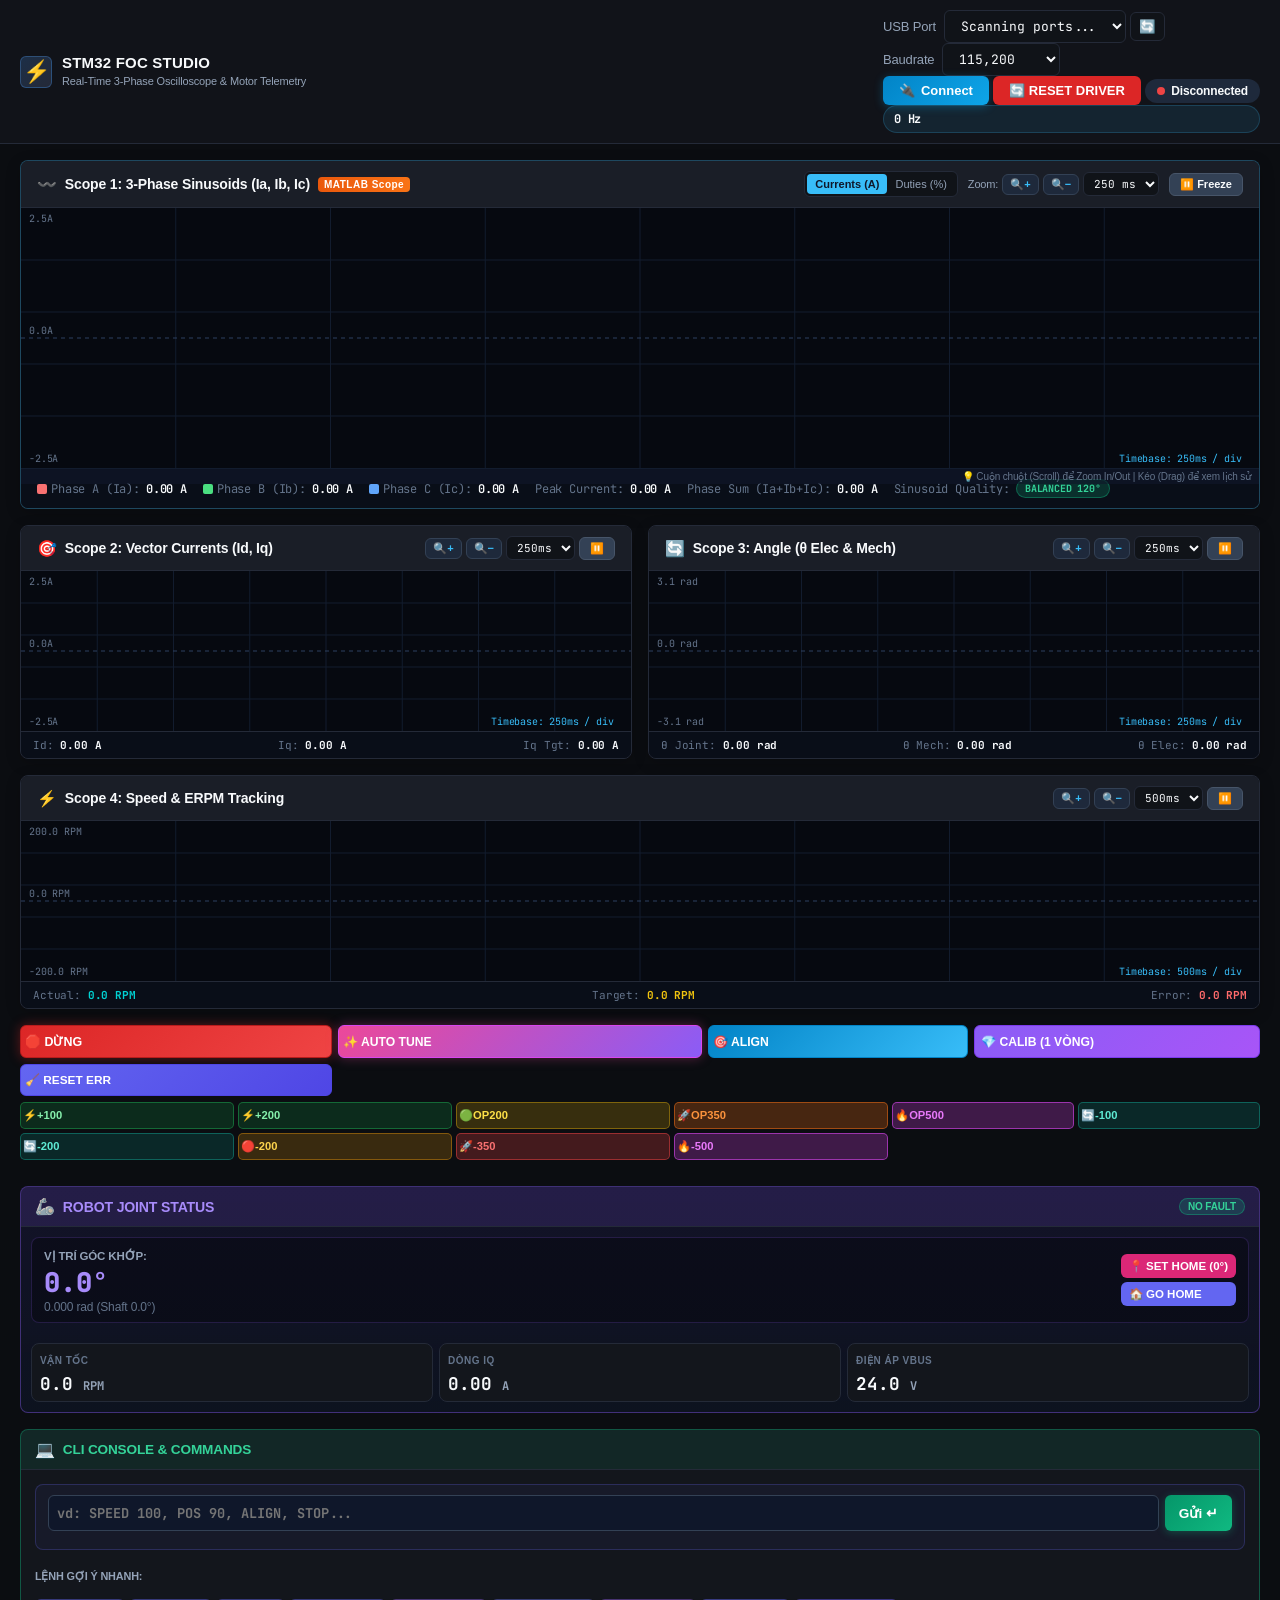
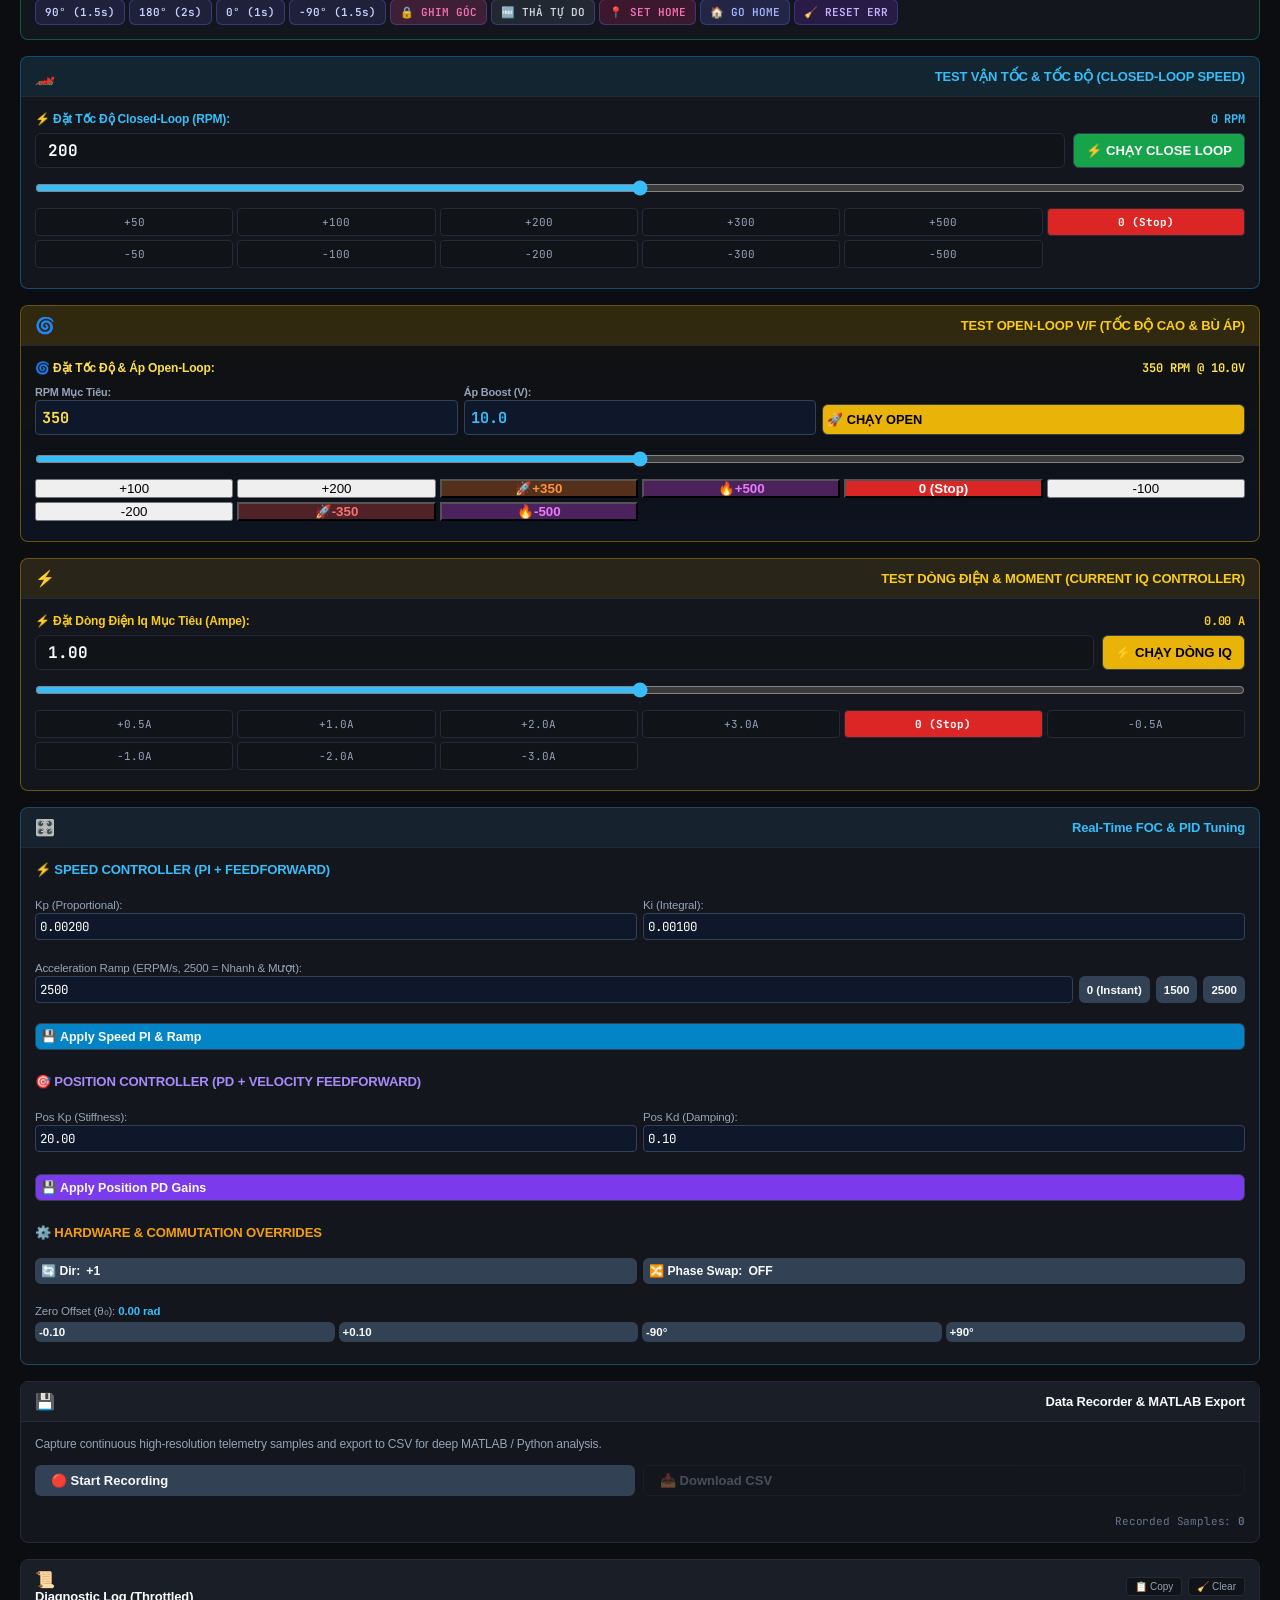
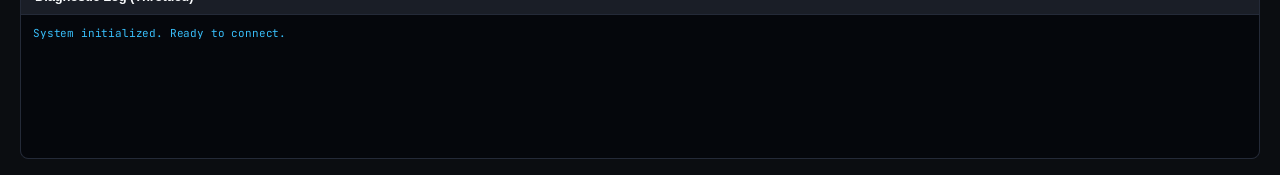
==== commit a0759b3b: "Merge branch 'main' into tuan (resolve conflicts keeping main)" ====
--- a/software/app_driver/index.html
+++ b/software/app_driver/index.html
@@ -46,13 +46,10 @@
         <span class="btn-icon">🔌</span> Connect
       </button>
 
-<<<<<<< HEAD
       <button id="btn-reset-driver" class="btn" style="background: #dc2626; color: white; font-weight: bold; border-color: #b91c1c;" title="Reset Vi Điều Khiển & Xóa Lỗi">
         🔄 RESET DRIVER
       </button>
 
-=======
->>>>>>> 8e44a795456836680c75c6d0526c6dd48d62f00d
       <div class="status-badge" id="conn-status">
         <span class="dot"></span>
         <span class="text">Disconnected</span>
@@ -197,35 +194,20 @@
             <canvas id="canvas-scope3"></canvas>
           </div>
           <div class="hud-bar-compact">
-<<<<<<< HEAD
             <span>θ Joint: <b id="val-joint">0.00 rad</b></span>
             <span>θ Mech: <b id="val-mech">0.00 rad</b></span>
             <span>θ Elec: <b id="val-phase">0.00 rad</b></span>
-=======
-            <span>θ Elec: <b id="val-phase">0.00 rad</b></span>
-            <span>θ Mech: <b id="val-mech">0.00 rad</b></span>
-            <span>Joint: <b id="val-joint">0.00 rad</b></span>
->>>>>>> 8e44a795456836680c75c6d0526c6dd48d62f00d
-          </div>
-        </div>
-
-      </div>
-
-<<<<<<< HEAD
+          </div>
+        </div>
+
+      </div>
+
       <!-- Scope 4: Speed & ERPM Tracking -->
       <div class="scope-card" id="card-scope4">
         <div class="scope-header">
           <div class="scope-title">
             <span class="scope-icon">⚡</span>
             <h4>Scope 4: Speed & ERPM Tracking</h4>
-=======
-      <!-- Scope 4: Speed Tracking -->
-      <div class="scope-card" id="card-scope4">
-        <div class="scope-header">
-          <div class="scope-title">
-            <span class="scope-icon">🏎️</span>
-            <h4>Scope 4: Velocity (Target vs Measured RPM)</h4>
->>>>>>> 8e44a795456836680c75c6d0526c6dd48d62f00d
             <span class="frozen-badge" id="freeze-tag-scope4" style="display:none;">⏸️ FROZEN</span>
           </div>
           <div class="scope-controls-compact">
@@ -245,21 +227,14 @@
           <canvas id="canvas-scope4"></canvas>
         </div>
         <div class="hud-bar-compact">
-<<<<<<< HEAD
           <span>Actual: <b id="val-rpm" style="color: #00d2d3;">0.0 RPM</b></span>
           <span>Target: <b id="val-rpm-tgt" style="color: #f1c40f;">0.0 RPM</b></span>
           <span>Error: <b id="val-rpm-err" style="color: #ff6b6b;">0.0 RPM</b></span>
-=======
-          <span>Actual: <b id="val-rpm" class="highlight">0.0 RPM</b></span>
-          <span>Target: <b id="val-rpm-tgt">0.0 RPM</b></span>
-          <span>Error: <b id="val-rpm-err">0.0 RPM</b></span>
->>>>>>> 8e44a795456836680c75c6d0526c6dd48d62f00d
         </div>
       </div>
 
     </section>
 
-<<<<<<< HEAD
     <!-- Right Column: Telemetry & Smart Robot Joint Controller -->
     <aside class="sidebar-column">
       
@@ -275,28 +250,43 @@
           <button id="btn-align" class="btn btn-align">
             🎯 ALIGN
           </button>
+          <button id="btn-calib" class="btn btn-calib" data-cmd="CALIB" title="Hiệu chuẩn 128 điểm Ben Katz (MIT Mini Cheetah) quay 1 vòng (~7s)">
+            💎 CALIB (1 VÒNG)
+          </button>
           <button id="btn-reset-err" class="btn btn-reseterr" data-cmd="RESET_ERR">
             🧹 RESET ERR
           </button>
         </div>
-        <div class="action-btn-row secondary-row">
+        <div class="action-btn-row secondary-row" style="flex-wrap: wrap; gap: 4px;">
           <button class="btn btn-chip-speed" data-cmd="SPEED 100">
-            ⚡ +100
+            ⚡+100
           </button>
           <button class="btn btn-chip-speed" data-cmd="SPEED 200">
-            ⚡ +200
+            ⚡+200
+          </button>
+          <button class="btn btn-chip-open" data-cmd="OPENLOOP 200 9.0" title="Open-Loop 200 RPM">
+            🟢OP200
+          </button>
+          <button class="btn btn-chip-turbo" data-cmd="OPENLOOP 350 10.5" title="Turbo Open-Loop 350 RPM (10.5V)">
+            🚀OP350
+          </button>
+          <button class="btn btn-chip-max" data-cmd="OPENLOOP 500 12.0" title="Max Speed Open-Loop 500 RPM (12.0V)">
+            🔥OP500
           </button>
           <button class="btn btn-chip-speed rev" data-cmd="SPEED -100">
-            🔄 -100
+            🔄-100
           </button>
           <button class="btn btn-chip-speed rev" data-cmd="SPEED -200">
-            🔄 -200
-          </button>
-          <button id="btn-openloop-fwd" class="btn btn-chip-open">
-            OPEN+
-          </button>
-          <button id="btn-openloop-rev" class="btn btn-chip-open rev">
-            OPEN-
+            🔄-200
+          </button>
+          <button class="btn btn-chip-open rev" data-cmd="OPENLOOP -200 9.0" title="Open-Loop -200 RPM">
+            🔴-200
+          </button>
+          <button class="btn btn-chip-turbo rev" data-cmd="OPENLOOP -350 10.5" title="Turbo Open-Loop -350 RPM">
+            🚀-350
+          </button>
+          <button class="btn btn-chip-max" data-cmd="OPENLOOP -500 12.0" title="Max Speed Open-Loop -500 RPM">
+            🔥-500
           </button>
         </div>
       </div>
@@ -384,7 +374,7 @@
       <div class="panel-card" style="border: 1px solid rgba(14, 165, 233, 0.4);">
         <div class="panel-header" style="background: rgba(14, 165, 233, 0.1);">
           <span class="panel-icon">🏎️</span>
-          <h4 style="color: #38bdf8;">TEST VẬN TỐC & TỐC ĐỘ (SPEED CONTROLLER)</h4>
+          <h4 style="color: #38bdf8;">TEST VẬN TỐC & TỐC ĐỘ (CLOSED-LOOP SPEED)</h4>
         </div>
         <div class="panel-body">
           <div class="control-row" style="margin-bottom: 6px;">
@@ -409,71 +399,53 @@
               <button class="btn-preset" data-speed="-50">-50</button>
               <button class="btn-preset" data-speed="-100">-100</button>
               <button class="btn-preset" data-speed="-200">-200</button>
-=======
-    <!-- Right Column: Telemetry Dashboard, Control & Throttled Logger -->
-    <aside class="sidebar-column">
-      
-      <!-- Metrics Overview Cards -->
-      <div class="metrics-grid">
-        <div class="metric-card">
-          <span class="m-label">VBUS VOLTAGE</span>
-          <div class="m-value"><span id="val-vbus">0.0</span> <small>V</small></div>
-        </div>
-        <div class="metric-card">
-          <span class="m-label">TEMPERATURE</span>
-          <div class="m-value"><span id="val-temp">25.0</span> <small>°C</small></div>
-        </div>
-        <div class="metric-card">
-          <span class="m-label">CONTROL MODE</span>
-          <div class="m-value mode-badge" id="val-mode">IDLE (0)</div>
-        </div>
-        <div class="metric-card">
-          <span class="m-label">FAULT STATUS</span>
-          <div class="m-value fault-badge status-good" id="val-fault">NO FAULT</div>
-        </div>
-      </div>
-
-      <!-- Motor Control Panel -->
-      <div class="panel-card">
-        <div class="panel-header">
-          <span class="panel-icon">🕹️</span>
-          <h4>Motor Control Panel</h4>
-        </div>
-
-        <div class="panel-body">
-          <div class="control-row">
-            <label>Mode Select:</label>
-            <div class="mode-buttons">
-              <button class="btn-mode active" data-mode="0">IDLE</button>
-              <button class="btn-mode" data-mode="1">CURRENT</button>
-              <button class="btn-mode" data-mode="2">BRAKE</button>
-              <button class="btn-mode" data-mode="3">SPEED</button>
-              <button class="btn-mode" data-mode="4">POS</button>
-            </div>
-          </div>
-
-          <!-- Speed Input -->
-          <div class="control-row">
-            <div class="label-with-val">
-              <label>Target Speed (RPM):</label>
-              <span class="slider-display" id="speed-display">0 RPM</span>
-            </div>
-            <div class="input-action-row">
-              <input type="number" id="input-speed" value="0" step="50" min="-3000" max="3000">
-              <button id="btn-set-speed" class="btn btn-action">Set Speed</button>
-            </div>
-            <input type="range" id="slider-speed" min="-1000" max="1000" step="50" value="0">
-            <div class="quick-speed-presets">
-              <button class="btn-preset" data-speed="100">+100</button>
-              <button class="btn-preset" data-speed="300">+300</button>
-              <button class="btn-preset" data-speed="500">+500</button>
-              <button class="btn-preset" data-speed="0">0</button>
->>>>>>> 8e44a795456836680c75c6d0526c6dd48d62f00d
               <button class="btn-preset" data-speed="-300">-300</button>
               <button class="btn-preset" data-speed="-500">-500</button>
             </div>
           </div>
-<<<<<<< HEAD
+        </div>
+      </div>
+
+      <!-- 🌀 TEST OPEN-LOOP V/F (TỐC ĐỘ CAO & BÙ ĐIỆN ÁP) -->
+      <div class="panel-card" style="border: 1px solid rgba(234, 179, 8, 0.4); background: linear-gradient(180deg, rgba(30, 27, 10, 0.3) 0%, rgba(15, 23, 42, 0.6) 100%);">
+        <div class="panel-header" style="background: rgba(234, 179, 8, 0.15);">
+          <span class="panel-icon">🌀</span>
+          <h4 style="color: #facc15;">TEST OPEN-LOOP V/F (TỐC ĐỘ CAO & BÙ ÁP)</h4>
+        </div>
+        <div class="panel-body">
+          <div class="control-row" style="margin-bottom: 6px;">
+            <div class="label-with-val">
+              <label style="color: #fde047; font-weight: bold;">🌀 Đặt Tốc Độ & Áp Open-Loop:</label>
+              <span class="slider-display" id="openloop-display" style="color: #fde047;">350 RPM @ 10.0V</span>
+            </div>
+            <div style="display: grid; grid-template-columns: 1.2fr 1fr 1.2fr; gap: 6px; margin-bottom: 6px;">
+              <div>
+                <label style="font-size: 0.68rem; color: #94a3b8;">RPM Mục Tiêu:</label>
+                <input type="number" id="input-openloop-rpm" value="350" step="50" min="-1000" max="1000" style="width: 100%; font-weight: bold; font-size: 0.95rem; padding: 6px; background: #0f172a; border: 1px solid #334155; color: #fde047; border-radius: 4px;">
+              </div>
+              <div>
+                <label style="font-size: 0.68rem; color: #94a3b8;">Áp Boost (V):</label>
+                <input type="number" id="input-openloop-volt" value="10.0" step="0.5" min="2.0" max="15.0" style="width: 100%; font-weight: bold; font-size: 0.95rem; padding: 6px; background: #0f172a; border: 1px solid #334155; color: #38bdf8; border-radius: 4px;">
+              </div>
+              <div style="display: flex; align-items: flex-end;">
+                <button id="btn-run-openloop" class="btn btn-action" style="width: 100%; background: #eab308; color: #000; font-weight: 800; font-size: 0.80rem; padding: 7px 4px;">
+                  🚀 CHẠY OPEN
+                </button>
+              </div>
+            </div>
+            <input type="range" id="slider-openloop" min="-600" max="600" step="50" value="0" style="margin-top: 4px;">
+            <div class="quick-speed-presets" style="margin-top: 6px;">
+              <button class="btn-open-preset" data-rpm="100" data-volt="9.0">+100</button>
+              <button class="btn-open-preset" data-rpm="200" data-volt="9.0">+200</button>
+              <button class="btn-open-preset" data-rpm="350" data-volt="10.5" style="background: rgba(249, 115, 22, 0.3); color: #fb923c; font-weight: bold;">🚀+350</button>
+              <button class="btn-open-preset" data-rpm="500" data-volt="12.0" style="background: rgba(217, 70, 239, 0.3); color: #e879f9; font-weight: bold;">🔥+500</button>
+              <button class="btn-open-preset" data-rpm="0" data-volt="0" style="background: #dc2626; color: #fff; font-weight: bold;">0 (Stop)</button>
+              <button class="btn-open-preset" data-rpm="-100" data-volt="9.0">-100</button>
+              <button class="btn-open-preset" data-rpm="-200" data-volt="9.0">-200</button>
+              <button class="btn-open-preset" data-rpm="-350" data-volt="10.5" style="background: rgba(239, 68, 68, 0.3); color: #f87171; font-weight: bold;">🚀-350</button>
+              <button class="btn-open-preset" data-rpm="-500" data-volt="12.0" style="background: rgba(217, 70, 239, 0.3); color: #e879f9; font-weight: bold;">🔥-500</button>
+            </div>
+          </div>
         </div>
       </div>
 
@@ -582,51 +554,6 @@
               <button class="btn-offset-nudge btn btn-secondary" data-nudge="+1.57" style="font-size: 0.72rem; padding: 4px;">+90°</button>
             </div>
           </div>
-=======
-
-          <!-- Current Input -->
-          <div class="control-row">
-            <div class="label-with-val">
-              <label>Target Current Iq (Amps):</label>
-              <span class="slider-display" id="iq-display">0.0 A</span>
-            </div>
-            <div class="input-action-row">
-              <input type="number" id="input-iq" value="0.0" step="0.2" min="-25" max="25">
-              <button id="btn-set-iq" class="btn btn-action">Set Current</button>
-            </div>
-          </div>
-
-          <!-- Position / Angle Input -->
-          <div class="control-row">
-            <div class="label-with-val">
-              <label>Target Joint Angle (Degrees °):</label>
-              <span class="slider-display" id="pos-display">0.0° (0.00 rad)</span>
-            </div>
-            <div class="input-action-row">
-              <input type="number" id="input-pos" value="0" step="5" min="-180" max="180">
-              <button id="btn-set-pos" class="btn btn-action">Set Position</button>
-            </div>
-            <div class="quick-pos-presets">
-              <button class="btn-pos-preset" data-deg="0">0°</button>
-              <button class="btn-pos-preset" data-deg="45">+45°</button>
-              <button class="btn-pos-preset" data-deg="90">+90°</button>
-              <button class="btn-pos-preset" data-deg="180">+180°</button>
-              <button class="btn-pos-preset" data-deg="-45">-45°</button>
-              <button class="btn-pos-preset" data-deg="-90">-90°</button>
-              <button class="btn-pos-preset" data-deg="-180">-180°</button>
-            </div>
-          </div>
-
-          <!-- Action Buttons -->
-          <div class="action-buttons-row" style="display: flex; gap: 8px; margin-top: 10px;">
-            <button id="btn-align" class="btn btn-action" style="flex: 1; background: #0284c7; border-color: #0369a1; color: white;">
-              🎯 ALIGN ENCODER (Zero Calib)
-            </button>
-            <button id="btn-estop" class="btn btn-danger" style="flex: 1.5;">
-              🛑 EMERGENCY STOP
-            </button>
-          </div>
->>>>>>> 8e44a795456836680c75c6d0526c6dd48d62f00d
         </div>
       </div>
 
@@ -672,10 +599,6 @@
     </aside>
   </main>
 
-<<<<<<< HEAD
   <script src="app.js?v=4"></script>
-=======
-  <script src="app.js"></script>
->>>>>>> 8e44a795456836680c75c6d0526c6dd48d62f00d
 </body>
 </html>
--- a/software/app_driver/style.css
+++ b/software/app_driver/style.css
@@ -1,5 +1,4 @@
 /* ==========================================================================
-<<<<<<< HEAD
    DSH Web UI - STM32 Joint Driver Studio Design System
    ========================================================================== */
 
@@ -51,49 +50,6 @@
 
   --font-sans: -apple-system, BlinkMacSystemFont, "Segoe UI", Roboto, "Helvetica Neue", "PingFang SC", sans-serif;
   --font-mono: "JetBrains Mono", ui-monospace, SFMono-Regular, Menlo, Monaco, Consolas, monospace;
-=======
-   STM32 FOC Telemetry & Oscilloscope Studio - Stylesheet
-   ========================================================================== */
-
-:root {
-  --bg-dark: #07090e;
-  --bg-card: #0e1420;
-  --bg-card-header: #141d2e;
-  --bg-input: #172235;
-  --border-color: #1e2d42;
-  --border-active: #38bdf8;
-  
-  --text-main: #f1f5f9;
-  --text-muted: #94a3b8;
-  --text-dim: #64748b;
-  
-  --phase-a: #ff4757;
-  --phase-b: #2ed573;
-  --phase-c: #1e90ff;
-  
-  --color-id: #00d2d3;
-  --color-iq: #e056fd;
-  --color-iq-tgt: #f1c40f;
-  
-  --color-elec: #ff9f43;
-  --color-mech: #54a0ff;
-  
-  --color-rpm-meas: #00e5ff;
-  --color-rpm-tgt: #ffb142;
-  
-  --accent-cyan: #00f2fe;
-  --accent-blue: #4facfe;
-  --status-good: #10b981;
-  --status-warn: #f59e0b;
-  --status-bad: #ef4444;
-  
-  --radius-sm: 6px;
-  --radius-md: 10px;
-  --radius-lg: 14px;
-  
-  --font-sans: 'Inter', -apple-system, BlinkMacSystemFont, sans-serif;
-  --font-mono: 'JetBrains Mono', monospace;
->>>>>>> 8e44a795456836680c75c6d0526c6dd48d62f00d
 }
 
 * {
@@ -110,7 +66,6 @@
   display: flex;
   flex-direction: column;
   overflow-x: hidden;
-<<<<<<< HEAD
   letter-spacing: -0.01em;
 }
 
@@ -137,25 +92,11 @@
   -webkit-backdrop-filter: blur(12px);
   border-bottom: 1px solid var(--border-color);
   padding: 10px 20px;
-=======
-}
-
-/* Header Bar */
-.app-header {
-  background: var(--bg-card);
-  border-bottom: 1px solid var(--border-color);
-  padding: 12px 24px;
->>>>>>> 8e44a795456836680c75c6d0526c6dd48d62f00d
   display: flex;
   justify-content: space-between;
   align-items: center;
   flex-wrap: wrap;
-<<<<<<< HEAD
   gap: 12px;
-=======
-  gap: 16px;
-  box-shadow: 0 4px 20px rgba(0, 0, 0, 0.4);
->>>>>>> 8e44a795456836680c75c6d0526c6dd48d62f00d
   position: sticky;
   top: 0;
   z-index: 100;
@@ -164,7 +105,6 @@
 .brand {
   display: flex;
   align-items: center;
-<<<<<<< HEAD
   gap: 10px;
 }
 
@@ -185,36 +125,13 @@
   font-weight: 700;
   color: var(--text-main);
   letter-spacing: 0.2px;
-=======
-  gap: 12px;
-}
-
-.logo-icon {
-  font-size: 28px;
-  background: linear-gradient(135deg, #00f2fe, #4facfe);
-  -webkit-background-clip: text;
-  -webkit-text-fill-color: transparent;
-  filter: drop-shadow(0 0 10px rgba(0, 242, 254, 0.5));
-}
-
-.brand-text h1 {
-  font-size: 18px;
-  font-weight: 800;
-  letter-spacing: 0.5px;
-  background: linear-gradient(90deg, #ffffff, #94a3b8);
-  -webkit-background-clip: text;
-  -webkit-text-fill-color: transparent;
->>>>>>> 8e44a795456836680c75c6d0526c6dd48d62f00d
 }
 
 .brand-text .subtitle {
   font-size: 11px;
-<<<<<<< HEAD
   color: var(--text-muted);
 }
   font-size: 11px;
-=======
->>>>>>> 8e44a795456836680c75c6d0526c6dd48d62f00d
   color: var(--text-dim);
   font-weight: 500;
 }
@@ -385,7 +302,6 @@
 /* Main Workspace Layout */
 .workspace {
   display: grid;
-<<<<<<< HEAD
   grid-template-columns: 1fr minmax(430px, 480px);
   gap: 16px;
   padding: 16px 20px;
@@ -396,15 +312,6 @@
 }
 
 @media (max-width: 1280px) {
-=======
-  grid-template-columns: 1fr 380px;
-  gap: 16px;
-  padding: 16px 24px;
-  flex: 1;
-}
-
-@media (max-width: 1200px) {
->>>>>>> 8e44a795456836680c75c6d0526c6dd48d62f00d
   .workspace {
     grid-template-columns: 1fr;
   }
@@ -897,7 +804,6 @@
   gap: 4px;
 }
 
-<<<<<<< HEAD
 /* CLI & Quick Command Chips */
 .cli-container {
   background: rgba(99, 102, 241, 0.06);
@@ -1066,6 +972,21 @@
   border-radius: 6px;
 }
 
+.btn-calib {
+  background: linear-gradient(135deg, #8b5cf6 0%, #a855f7 100%) !important;
+  border: 1px solid #7c3aed !important;
+  color: white !important;
+  font-weight: 700 !important;
+  font-size: 0.76rem !important;
+  padding: 8px 6px !important;
+  border-radius: 6px;
+  transition: all 0.2s ease;
+}
+.btn-calib:hover {
+  box-shadow: 0 0 16px rgba(168, 85, 247, 0.6) !important;
+  transform: translateY(-1px);
+}
+
 .btn-reseterr {
   background: linear-gradient(135deg, #6366f1 0%, #4f46e5 100%) !important;
   border: 1px solid #4f46e5 !important;
@@ -1128,6 +1049,50 @@
   color: #000;
 }
 
+.btn-chip-turbo {
+  background: rgba(249, 115, 22, 0.25);
+  border: 1px solid rgba(249, 115, 22, 0.5);
+  color: #fb923c;
+  font-weight: 800;
+  font-size: 0.70rem;
+  padding: 6px 2px;
+  border-radius: 5px;
+  cursor: pointer;
+  transition: all 0.15s ease;
+}
+.btn-chip-turbo:hover {
+  background: #f97316;
+  color: #fff;
+  box-shadow: 0 0 10px rgba(249, 115, 22, 0.5);
+}
+.btn-chip-turbo.rev {
+  background: rgba(239, 68, 68, 0.25);
+  border: 1px solid rgba(239, 68, 68, 0.5);
+  color: #f87171;
+}
+.btn-chip-turbo.rev:hover {
+  background: #ef4444;
+  color: #fff;
+  box-shadow: 0 0 10px rgba(239, 68, 68, 0.5);
+}
+
+.btn-chip-max {
+  background: rgba(217, 70, 239, 0.25);
+  border: 1px solid rgba(217, 70, 239, 0.6);
+  color: #e879f9;
+  font-weight: 900;
+  font-size: 0.70rem;
+  padding: 6px 2px;
+  border-radius: 5px;
+  cursor: pointer;
+  transition: all 0.15s ease;
+}
+.btn-chip-max:hover {
+  background: #d946ef;
+  color: #fff;
+  box-shadow: 0 0 12px rgba(217, 70, 239, 0.7);
+}
+
 .action-grid {
   display: grid;
   grid-template-columns: 1fr 1fr;
@@ -1151,22 +1116,6 @@
   background: #334155;
   color: white;
   border-color: #64748b;
-=======
-.btn-preset, .btn-pos-preset {
-  background: var(--bg-input);
-  border: 1px solid var(--border-color);
-  color: var(--text-muted);
-  padding: 4px 0;
-  font-size: 10px;
-  font-family: var(--font-mono);
-  border-radius: 4px;
-  cursor: pointer;
-}
-
-.btn-preset:hover, .btn-pos-preset:hover {
-  background: #334155;
-  color: white;
->>>>>>> 8e44a795456836680c75c6d0526c6dd48d62f00d
 }
 
 /* CSV Recorder */
@@ -1184,10 +1133,7 @@
   font-family: var(--font-mono);
   color: var(--text-dim);
   text-align: right;
-<<<<<<< HEAD
   margin-top: 6px;
-=======
->>>>>>> 8e44a795456836680c75c6d0526c6dd48d62f00d
 }
 
 .record-counter b {
@@ -1199,12 +1145,8 @@
   flex: 1;
   display: flex;
   flex-direction: column;
-<<<<<<< HEAD
   min-height: 200px;
   max-width: 100%;
-=======
-  min-height: 220px;
->>>>>>> 8e44a795456836680c75c6d0526c6dd48d62f00d
 }
 
 .log-actions {
@@ -1229,26 +1171,18 @@
 
 .log-console {
   background: #05070c;
-<<<<<<< HEAD
   padding: 10px 12px;
-=======
-  padding: 8px 12px;
->>>>>>> 8e44a795456836680c75c6d0526c6dd48d62f00d
   font-family: var(--font-mono);
   font-size: 11px;
   color: #cbd5e1;
   overflow-y: auto;
-<<<<<<< HEAD
   overflow-x: hidden;
-=======
->>>>>>> 8e44a795456836680c75c6d0526c6dd48d62f00d
   max-height: 220px;
   flex: 1;
   display: flex;
   flex-direction: column;
   gap: 4px;
   line-height: 1.5;
-<<<<<<< HEAD
   border-radius: 0 0 var(--radius-md) var(--radius-md);
   box-sizing: border-box;
 }
@@ -1258,12 +1192,6 @@
   overflow-wrap: break-word;
   white-space: pre-wrap;
   max-width: 100%;
-=======
-}
-
-.log-entry {
-  word-break: break-all;
->>>>>>> 8e44a795456836680c75c6d0526c6dd48d62f00d
 }
 
 .log-entry.system {
@@ -1277,10 +1205,7 @@
 .log-entry.warn {
   color: #f59e0b;
 }
-<<<<<<< HEAD
 
 .log-entry.success {
   color: #10b981;
 }
-=======
->>>>>>> 8e44a795456836680c75c6d0526c6dd48d62f00d
